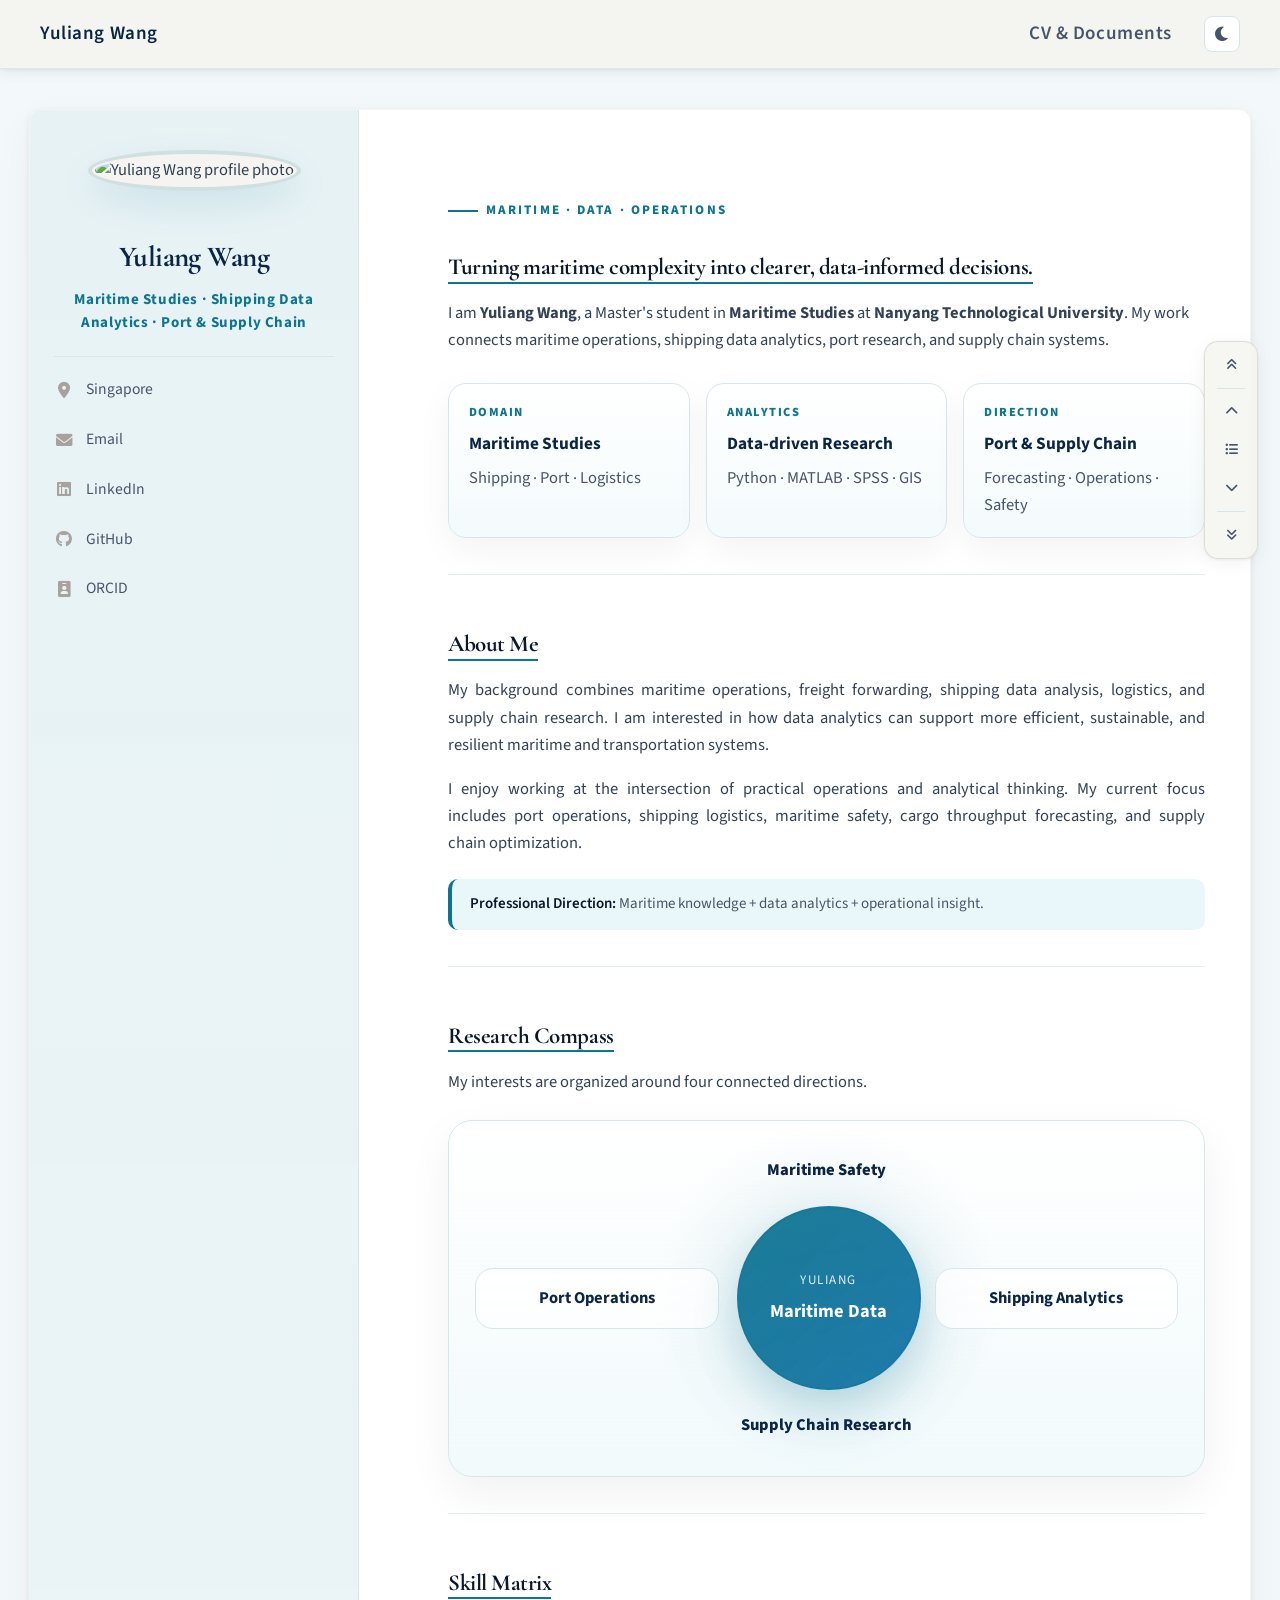
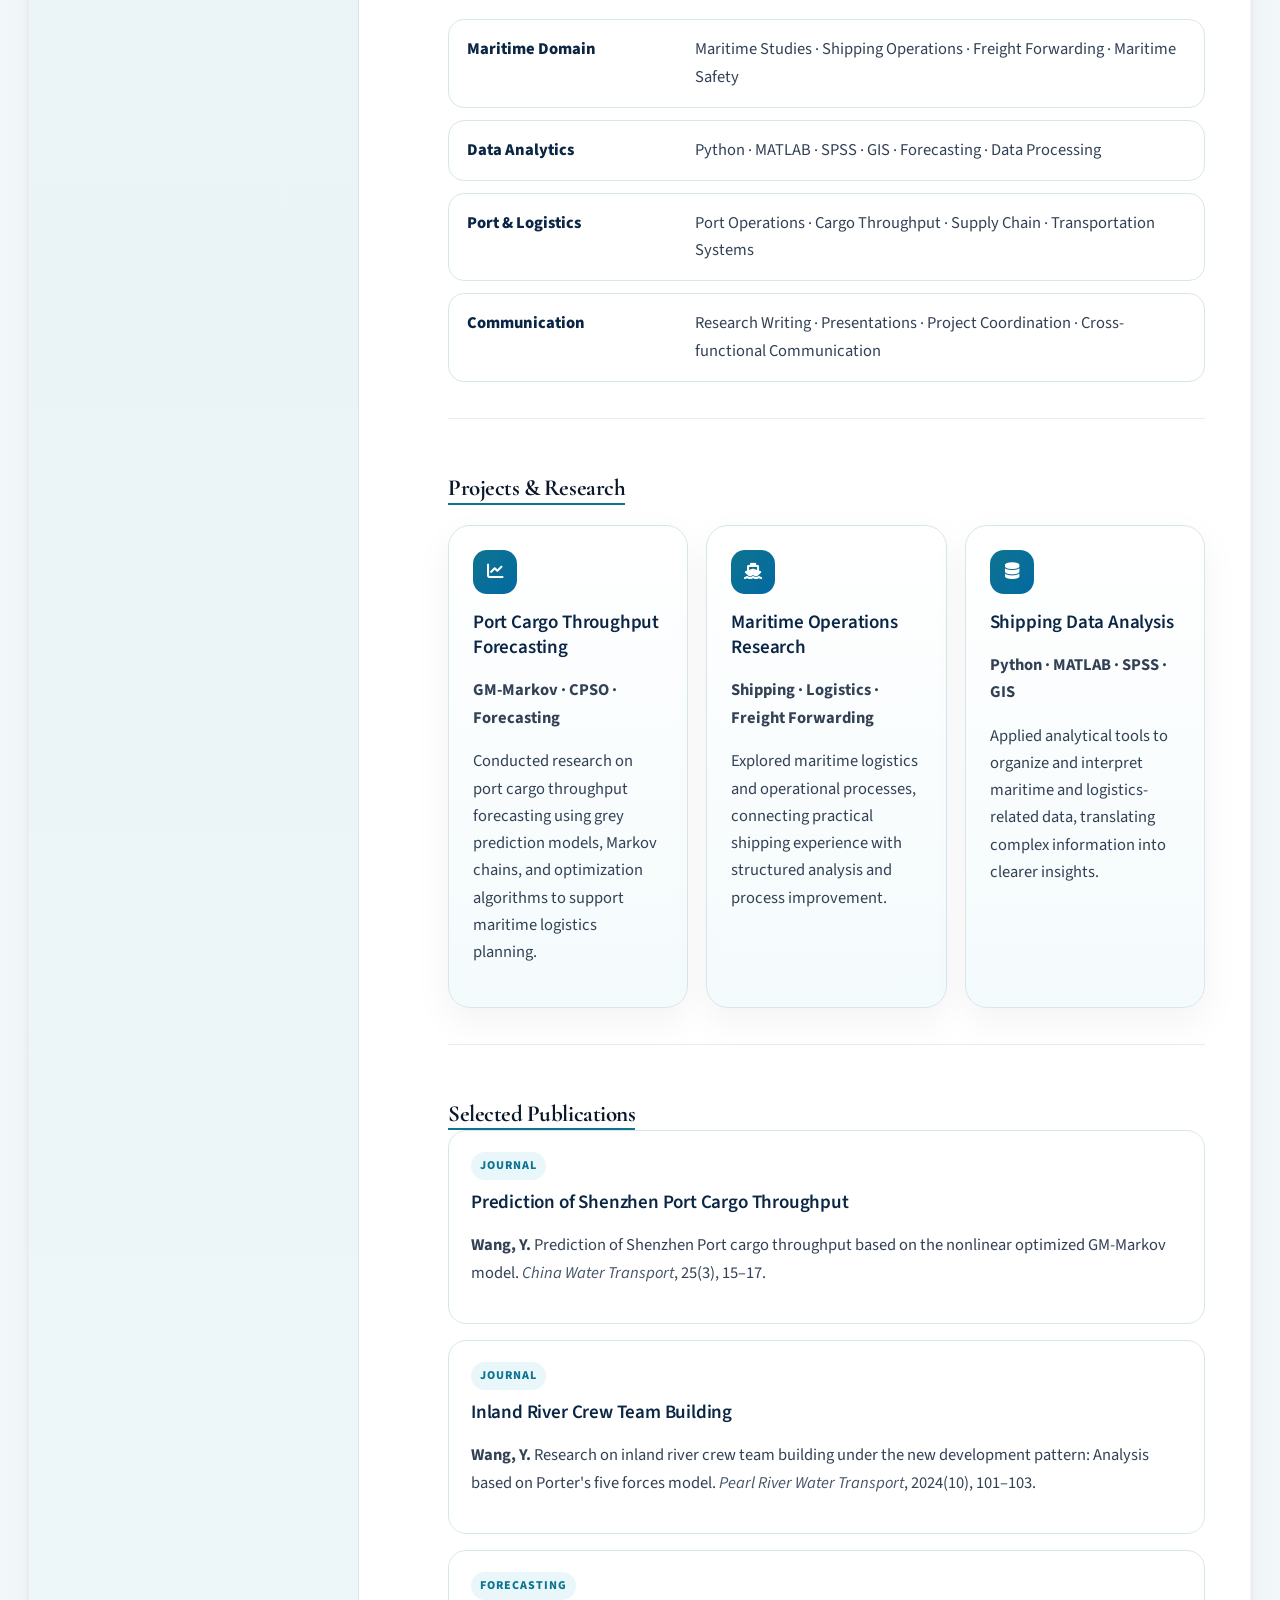
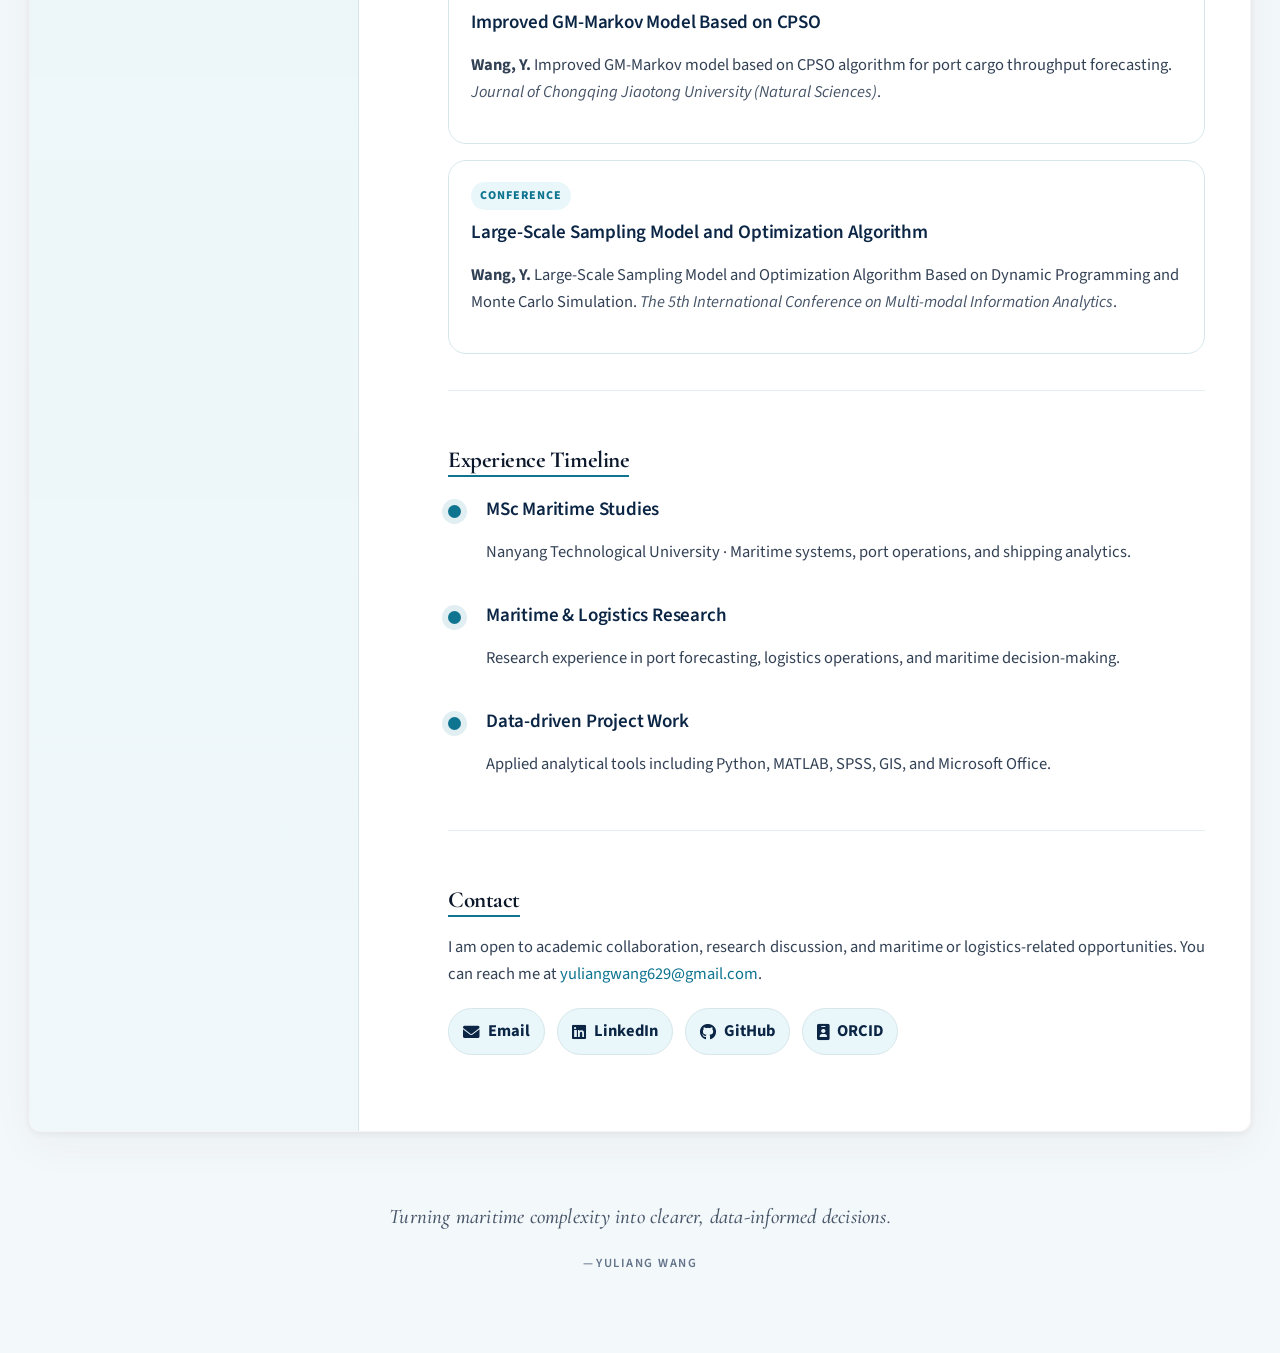
==== index.html @ 06368c92 "Update index.html" ====
<!DOCTYPE html>
<html lang="en">
<head>
    <meta charset="UTF-8">
    <meta name="viewport" content="width=device-width, initial-scale=1.0">
    <meta 
        name="description" 
        content="Yuliang Wang — MSc Maritime Studies student at Nanyang Technological University, focused on maritime operations, shipping data analytics, port and supply chain research."
    >
    <meta name="author" content="Yuliang Wang">
    <meta 
        name="keywords" 
        content="Yuliang Wang, Maritime Studies, Shipping Data Analytics, Port Operations, Supply Chain, Maritime Safety, Transportation, Nanyang Technological University"
    >

    <title>Yuliang Wang — Maritime Data Portfolio</title>

    <meta property="og:type" content="website">
    <meta property="og:site_name" content="Yuliang Wang">
    <meta property="og:title" content="Yuliang Wang — Maritime Data Portfolio">
    <meta property="og:description" content="Maritime Studies · Shipping Data Analytics · Port & Supply Chain">
    <meta property="og:url" content="https://love-ovo.github.io/">
    <meta property="og:image" content="https://avatars.githubusercontent.com/u/194566439?v=4">

    <meta name="twitter:card" content="summary_large_image">
    <meta name="twitter:title" content="Yuliang Wang — Maritime Data Portfolio">
    <meta name="twitter:description" content="Turning maritime complexity into clearer, data-informed decisions.">
    <meta name="twitter:image" content="https://avatars.githubusercontent.com/u/194566439?v=4">

    <link rel="canonical" href="https://love-ovo.github.io/">

    <script>
        (function () {
            var t = localStorage.getItem('theme');
            if (!t) t = window.matchMedia('(prefers-color-scheme: dark)').matches ? 'dark' : 'light';
            document.documentElement.setAttribute('data-theme', t);
        })();
    </script>

    <link rel="stylesheet" href="style.css">

    <link rel="preconnect" href="https://fonts.googleapis.com">
    <link rel="preconnect" href="https://fonts.gstatic.com" crossorigin>
    <link 
        href="https://fonts.googleapis.com/css2?family=Cormorant+Garamond:ital,wght@0,500;0,600;0,700;1,400;1,500&family=Source+Sans+3:ital,wght@0,400;0,600;0,700&display=swap" 
        rel="stylesheet"
    >

    <link 
        rel="stylesheet" 
        href="https://cdnjs.cloudflare.com/ajax/libs/font-awesome/6.0.0-beta3/css/all.min.css"
    >
</head>

<body>

    <!-- Header -->
    <header class="main-header">
        <div class="header-content">
            <h1 class="site-title">
                <a href="index.html">Yuliang Wang</a>
            </h1>

            <nav class="main-nav">
                <ul>
                    <li><a href="cv&ps.html">CV & Documents</a></li>
                    <li>
                        <button 
                            type="button" 
                            id="theme-toggle" 
                            class="theme-toggle" 
                            aria-label="Toggle dark mode" 
                            title="Dark mode"
                        >
                            <i class="fas fa-moon" aria-hidden="true"></i>
                        </button>
                    </li>
                </ul>
            </nav>
        </div>
    </header>


    <!-- Main Layout -->
    <div class="container">

        <!-- Left Sidebar -->
        <aside class="left-column">
            <div class="profile-section">
                <img 
                    src="https://avatars.githubusercontent.com/u/194566439?v=4" 
                    alt="Yuliang Wang profile photo" 
                    class="profile-photo"
                >

                <h2>Yuliang Wang</h2>

                <p class="profile-tagline">
                    Maritime Studies · Shipping Data Analytics · Port & Supply Chain
                </p>
            </div>

            <nav class="contact-info">
                <ul>
                    <li class="contact-location">
                        <i class="fas fa-map-marker-alt" aria-hidden="true"></i>
                        Singapore
                    </li>

                    <li>
                        <a href="mailto:yuliangwang629@gmail.com" aria-label="Email">
                            <i class="fas fa-envelope" aria-hidden="true"></i>
                            <span class="contact-label">Email</span>
                        </a>
                    </li>

                    <li>
                        <a 
                            href="https://www.linkedin.com/in/yuliang-wang-b16153350" 
                            target="_blank" 
                            rel="noopener noreferrer" 
                            aria-label="LinkedIn"
                        >
                            <i class="fab fa-linkedin" aria-hidden="true"></i>
                            <span class="contact-label">LinkedIn</span>
                        </a>
                    </li>

                    <li>
                        <a 
                            href="https://github.com/love-ovo" 
                            target="_blank" 
                            rel="noopener noreferrer" 
                            aria-label="GitHub"
                        >
                            <i class="fab fa-github" aria-hidden="true"></i>
                            <span class="contact-label">GitHub</span>
                        </a>
                    </li>

                    <li>
                        <a 
                            href="https://orcid.org/0009-0007-7998-3853" 
                            target="_blank" 
                            rel="noopener noreferrer" 
                            aria-label="ORCID"
                        >
                            <i class="fas fa-id-badge" aria-hidden="true"></i>
                            <span class="contact-label">ORCID</span>
                        </a>
                    </li>
                </ul>
            </nav>
        </aside>


        <!-- Right Content -->
        <main class="right-column">

            <!-- Hero Dashboard -->
            <section class="section-block hero-dashboard" id="home">
                <div class="hero-kicker">
                    Maritime · Data · Operations
                </div>

                <h2 class="hero-title">
                    Turning maritime complexity into clearer, data-informed decisions.
                </h2>

                <p class="hero-text">
                    I am <strong>Yuliang Wang</strong>, a Master's student in 
                    <strong>Maritime Studies</strong> at <strong>Nanyang Technological University</strong>. 
                    My work connects maritime operations, shipping data analytics, port research, and supply chain systems.
                </p>

                <div class="dashboard-grid">
                    <div class="dashboard-card">
                        <span class="dashboard-label">Domain</span>
                        <strong>Maritime Studies</strong>
                        <p>Shipping · Port · Logistics</p>
                    </div>

                    <div class="dashboard-card">
                        <span class="dashboard-label">Analytics</span>
                        <strong>Data-driven Research</strong>
                        <p>Python · MATLAB · SPSS · GIS</p>
                    </div>

                    <div class="dashboard-card">
                        <span class="dashboard-label">Direction</span>
                        <strong>Port & Supply Chain</strong>
                        <p>Forecasting · Operations · Safety</p>
                    </div>
                </div>
            </section>


            <!-- About Me -->
            <section class="section-block" id="about-me">
                <h2>About Me</h2>

                <p class="text-justify">
                    My background combines maritime operations, freight forwarding, shipping data analysis, logistics, 
                    and supply chain research. I am interested in how data analytics can support more efficient, 
                    sustainable, and resilient maritime and transportation systems.
                </p>

                <p class="text-justify">
                    I enjoy working at the intersection of practical operations and analytical thinking. My current 
                    focus includes port operations, shipping logistics, maritime safety, cargo throughput forecasting, 
                    and supply chain optimization.
                </p>

                <div class="callout-box">
                    <strong>Professional Direction:</strong> Maritime knowledge + data analytics + operational insight.
                </div>
            </section>


            <!-- Research Compass -->
            <section class="section-block" id="research-compass">
                <h2>Research Compass</h2>

                <p class="section-intro">
                    My interests are organized around four connected directions.
                </p>

                <div class="compass-card">
                    <div class="compass-top">Maritime Safety</div>

                    <div class="compass-middle">
                        <div class="compass-side">Port Operations</div>

                        <div class="compass-center">
                            <span>Yuliang</span>
                            <strong>Maritime Data</strong>
                        </div>

                        <div class="compass-side">Shipping Analytics</div>
                    </div>

                    <div class="compass-bottom">Supply Chain Research</div>
                </div>
            </section>


            <!-- Skill Matrix -->
            <section class="section-block" id="skill-matrix">
                <h2>Skill Matrix</h2>

                <div class="matrix">
                    <div class="matrix-row">
                        <div class="matrix-heading">Maritime Domain</div>
                        <div class="matrix-content">
                            Maritime Studies · Shipping Operations · Freight Forwarding · Maritime Safety
                        </div>
                    </div>

                    <div class="matrix-row">
                        <div class="matrix-heading">Data Analytics</div>
                        <div class="matrix-content">
                            Python · MATLAB · SPSS · GIS · Forecasting · Data Processing
                        </div>
                    </div>

                    <div class="matrix-row">
                        <div class="matrix-heading">Port & Logistics</div>
                        <div class="matrix-content">
                            Port Operations · Cargo Throughput · Supply Chain · Transportation Systems
                        </div>
                    </div>

                    <div class="matrix-row">
                        <div class="matrix-heading">Communication</div>
                        <div class="matrix-content">
                            Research Writing · Presentations · Project Coordination · Cross-functional Communication
                        </div>
                    </div>
                </div>
            </section>


            <!-- Projects -->
            <section class="section-block" id="projects">
                <h2>Projects & Research</h2>

                <div class="project-grid">
                    <article class="project-card">
                        <div class="project-icon">
                            <i class="fas fa-chart-line" aria-hidden="true"></i>
                        </div>

                        <h3>Port Cargo Throughput Forecasting</h3>

                        <p class="project-tags">
                            GM-Markov · CPSO · Forecasting
                        </p>

                        <p>
                            Conducted research on port cargo throughput forecasting using grey prediction models, 
                            Markov chains, and optimization algorithms to support maritime logistics planning.
                        </p>
                    </article>

                    <article class="project-card">
                        <div class="project-icon">
                            <i class="fas fa-ship" aria-hidden="true"></i>
                        </div>

                        <h3>Maritime Operations Research</h3>

                        <p class="project-tags">
                            Shipping · Logistics · Freight Forwarding
                        </p>

                        <p>
                            Explored maritime logistics and operational processes, connecting practical shipping 
                            experience with structured analysis and process improvement.
                        </p>
                    </article>

                    <article class="project-card">
                        <div class="project-icon">
                            <i class="fas fa-database" aria-hidden="true"></i>
                        </div>

                        <h3>Shipping Data Analysis</h3>

                        <p class="project-tags">
                            Python · MATLAB · SPSS · GIS
                        </p>

                        <p>
                            Applied analytical tools to organize and interpret maritime and logistics-related data, 
                            translating complex information into clearer insights.
                        </p>
                    </article>
                </div>
            </section>


            <!-- Publications -->
            <section class="section-block" id="publications">
                <h2>Selected Publications</h2>

                <div class="publication-list">
                    <article class="publication-card">
                        <span class="pub-badge">Journal</span>
                        <h3>Prediction of Shenzhen Port Cargo Throughput</h3>
                        <p>
                            <strong>Wang, Y.</strong> Prediction of Shenzhen Port cargo throughput based on the nonlinear optimized GM-Markov model.
                            <em>China Water Transport</em>, 25(3), 15–17.
                        </p>
                    </article>

                    <article class="publication-card">
                        <span class="pub-badge">Journal</span>
                        <h3>Inland River Crew Team Building</h3>
                        <p>
                            <strong>Wang, Y.</strong> Research on inland river crew team building under the new development pattern:
                            Analysis based on Porter's five forces model.
                            <em>Pearl River Water Transport</em>, 2024(10), 101–103.
                        </p>
                    </article>

                    <article class="publication-card">
                        <span class="pub-badge">Forecasting</span>
                        <h3>Improved GM-Markov Model Based on CPSO</h3>
                        <p>
                            <strong>Wang, Y.</strong> Improved GM-Markov model based on CPSO algorithm for port cargo throughput forecasting.
                            <em>Journal of Chongqing Jiaotong University (Natural Sciences)</em>.
                        </p>
                    </article>

                    <article class="publication-card">
                        <span class="pub-badge">Conference</span>
                        <h3>Large-Scale Sampling Model and Optimization Algorithm</h3>
                        <p>
                            <strong>Wang, Y.</strong> Large-Scale Sampling Model and Optimization Algorithm Based on Dynamic Programming and Monte Carlo Simulation.
                            <em>The 5th International Conference on Multi-modal Information Analytics</em>.
                        </p>
                    </article>
                </div>
            </section>


            <!-- Timeline -->
            <section class="section-block" id="timeline">
                <h2>Experience Timeline</h2>

                <div class="timeline">
                    <div class="timeline-entry">
                        <span class="timeline-dot"></span>
                        <div>
                            <h3>MSc Maritime Studies</h3>
                            <p>Nanyang Technological University · Maritime systems, port operations, and shipping analytics.</p>
                        </div>
                    </div>

                    <div class="timeline-entry">
                        <span class="timeline-dot"></span>
                        <div>
                            <h3>Maritime & Logistics Research</h3>
                            <p>Research experience in port forecasting, logistics operations, and maritime decision-making.</p>
                        </div>
                    </div>

                    <div class="timeline-entry">
                        <span class="timeline-dot"></span>
                        <div>
                            <h3>Data-driven Project Work</h3>
                            <p>Applied analytical tools including Python, MATLAB, SPSS, GIS, and Microsoft Office.</p>
                        </div>
                    </div>
                </div>
            </section>


            <!-- Contact -->
            <section class="section-block" id="contact">
                <h2>Contact</h2>

                <p class="text-justify">
                    I am open to academic collaboration, research discussion, and maritime or logistics-related opportunities.
                    You can reach me at 
                    <a href="mailto:yuliangwang629@gmail.com">yuliangwang629@gmail.com</a>.
                </p>

                <div class="contact-buttons">
                    <a href="mailto:yuliangwang629@gmail.com">
                        <i class="fas fa-envelope" aria-hidden="true"></i>
                        Email
                    </a>

                    <a href="https://www.linkedin.com/in/yuliang-wang-b16153350" target="_blank" rel="noopener noreferrer">
                        <i class="fab fa-linkedin" aria-hidden="true"></i>
                        LinkedIn
                    </a>

                    <a href="https://github.com/love-ovo" target="_blank" rel="noopener noreferrer">
                        <i class="fab fa-github" aria-hidden="true"></i>
                        GitHub
                    </a>

                    <a href="https://orcid.org/0009-0007-7998-3853" target="_blank" rel="noopener noreferrer">
                        <i class="fas fa-id-badge" aria-hidden="true"></i>
                        ORCID
                    </a>
                </div>
            </section>

        </main>
    </div>


    <!-- Floating Section Navigation -->
    <nav class="section-jumper" aria-label="Page sections">
        <button 
            type="button" 
            class="section-jumper__handle" 
            aria-label="Open page navigation" 
            aria-expanded="false"
        >
            <i class="fas fa-grip-lines-vertical" aria-hidden="true"></i>
        </button>

        <div class="section-jumper__panel">
            <button 
                type="button" 
                class="section-jumper__btn section-jumper__btn--edge" 
                data-action="top" 
                aria-label="Back to top"
            >
                <i class="fas fa-angles-up" aria-hidden="true"></i>
            </button>

            <span class="section-jumper__divider" aria-hidden="true"></span>

            <button 
                type="button" 
                class="section-jumper__btn" 
                data-dir="prev" 
                aria-label="Previous section"
            >
                <i class="fas fa-chevron-up" aria-hidden="true"></i>
            </button>

            <div class="section-jumper__menu">
                <button 
                    type="button" 
                    class="section-jumper__toggle" 
                    aria-expanded="false" 
                    aria-haspopup="true" 
                    aria-controls="section-jumper-list" 
                    aria-label="Jump to section" 
                    title="Sections"
                >
                    <i class="fas fa-list-ul" aria-hidden="true"></i>
                </button>

                <ul class="section-jumper__dropdown" id="section-jumper-list" hidden>
                    <li><a href="#home">Home</a></li>
                    <li><a href="#about-me">About</a></li>
                    <li><a href="#research-compass">Compass</a></li>
                    <li><a href="#skill-matrix">Matrix</a></li>
                    <li><a href="#projects">Projects</a></li>
                    <li><a href="#publications">Publications</a></li>
                    <li><a href="#timeline">Timeline</a></li>
                    <li><a href="#contact">Contact</a></li>
                </ul>
            </div>

            <button 
                type="button" 
                class="section-jumper__btn" 
                data-dir="next" 
                aria-label="Next section"
            >
                <i class="fas fa-chevron-down" aria-hidden="true"></i>
            </button>

            <span class="section-jumper__divider" aria-hidden="true"></span>

            <button 
                type="button" 
                class="section-jumper__btn section-jumper__btn--edge" 
                data-action="bottom" 
                aria-label="Back to bottom"
            >
                <i class="fas fa-angles-down" aria-hidden="true"></i>
            </button>
        </div>
    </nav>


    <!-- Footer -->
    <footer class="site-footer">
        <blockquote class="site-quote">
            <p class="site-quote__text">
                Turning maritime complexity into clearer, data-informed decisions.
            </p>
            <footer class="site-quote__attrib">Yuliang Wang</footer>
        </blockquote>
    </footer>


    <script src="script.js"></script>
</body>
</html>
---- style.css ----
:root,
[data-theme="light"] {
    --bg-base: #F3F0E9;
    --bg-surface: #F5F4F0;
    --bg-sidebar: #ECECE8;
    --bg-callout: #E8E7E2;
    --text-primary: #1C1917;
    --text-body: #3F3F46;
    --text-secondary: #52525B;
    --text-muted: #71717A;
    --text-heading: #27272A;
    --link: #2C5282;
    --link-hover: #B45309;
    --accent: #1E3A5F;
    --accent-border: #1E3A5F;
    --accent-line-width: 2px;
    --callout-line-width: 3px;
    --border: #DDD8CF;
    --border-light: #E8E4DC;
    --header-bg: rgba(245, 244, 240, 0.82);
    --header-border: rgba(221, 216, 207, 0.85);
    --shadow-sm: rgba(24, 24, 27, 0.05);
    --shadow-md: rgba(24, 24, 27, 0.07);
    --shadow-warm-wide: rgba(60, 50, 40, 0.045);
    --shadow-warm-near: rgba(60, 50, 40, 0.065);
    --icon-muted: #A8A29E;
    --scrollbar-track: #ECECE8;
    --scrollbar-thumb: #C6C0B6;
    --scrollbar-thumb-hover: #A8A29E;
    --bg-pattern-opacity: 1;
    --bg-pattern-filter: sepia(0.08) saturate(0.95);
    --photo-bg: #F5F4F0;
    --iframe-bg: #F5F4F0;
    --media-bg: #ffffff;
    --media-border: rgba(39, 39, 42, 0.07);
    --font-display: 'Cormorant Garamond', Georgia, 'Times New Roman', serif;
    --font-display-weight: 700;
    --font-body: 'Source Sans 3', 'Segoe UI', system-ui, sans-serif;
    --text-xs: 0.84375rem;
    --text-sm: 0.9375rem;
    --text-base: 1.03125rem;
    --text-lg: 1.1875rem;
    --text-xl: 1.4375rem;
    --text-2xl: 1.6875rem;
    --leading-tight: 1.25;
    --leading-snug: 1.35;
    --leading-normal: 1.65;
    --leading-meta: 1.6;
    --tracking-tight: -0.02em;
    --tracking-snug: -0.01em;
    --tracking-caps: 0.12em;
}

[data-theme="dark"] {
    /* Warm editorial dark — mirrors light mode's slate + amber, not flat navy */
    --bg-base: #1a1816;
    --bg-surface: #262320;
    --bg-sidebar: #201e1c;
    --bg-callout: #2c2925;
    --text-primary: #F5F2ED;
    --text-body: #D4D0CA;
    --text-secondary: #A8A29E;
    --text-muted: #78716C;
    --text-heading: #EDE9E3;
    --link: #8FAFC9;
    --link-hover: #E8A54B;
    --accent: #6B8FA8;
    --accent-border: #5A7D96;
    --border: rgba(255, 255, 255, 0.09);
    --border-light: rgba(255, 255, 255, 0.05);
    --header-bg: rgba(26, 24, 22, 0.78);
    --header-border: rgba(255, 255, 255, 0.07);
    --shadow-sm: rgba(0, 0, 0, 0.22);
    --shadow-md: rgba(0, 0, 0, 0.42);
    --icon-muted: #78716C;
    --scrollbar-track: #262320;
    --scrollbar-thumb: #44403C;
    --scrollbar-thumb-hover: #57534E;
    --bg-pattern-opacity: 0.32;
    --bg-pattern-filter: invert(1) hue-rotate(180deg) brightness(0.42) contrast(0.88) sepia(0.15);
    --photo-bg: #2a2724;
    --iframe-bg: #ffffff;
    --media-bg: #ffffff;
    --media-border: rgba(15, 23, 42, 0.1);
}

html {
    scroll-behavior: smooth;
    scroll-padding-top: 72px;
    text-rendering: optimizeLegibility;
    -webkit-font-smoothing: antialiased;
    color-scheme: light dark;
}

@media (prefers-reduced-motion: reduce) {
    html {
        scroll-behavior: auto;
    }

    .section-block {
        animation: none;
    }

    .profile-photo:hover,
    .theme-toggle:hover {
        transform: none;
    }
}

::selection {
    background-color: rgba(180, 83, 9, 0.16);
    color: var(--text-primary);
}

[data-theme="dark"] ::selection {
    background-color: rgba(232, 165, 75, 0.22);
    color: var(--text-primary);
}

a:focus-visible,
button:focus-visible {
    outline: 2px solid var(--accent);
    outline-offset: 2px;
}

body {
    margin: 0;
    padding: 0;
    font-family: var(--font-body);
    font-size: var(--text-base);
    background-color: var(--bg-base);
    color: var(--text-body);
    line-height: var(--leading-normal);
    font-feature-settings: 'kern' 1, 'liga' 1;
    overflow-x: hidden;
    overflow-anchor: auto;
    transition: background-color 0.25s ease, color 0.25s ease;
}

body::before {
    content: '';
    position: fixed;
    inset: 0;
    z-index: -2;
    background-image: url('images/bg.jpg');
    background-size: 50% 50%;
    background-repeat: repeat;
    opacity: var(--bg-pattern-opacity);
    filter: var(--bg-pattern-filter);
    pointer-events: none;
    transition: opacity 0.25s ease, filter 0.25s ease;
}

[data-theme="dark"] body::after {
    content: '';
    position: fixed;
    inset: 0;
    z-index: -1;
    pointer-events: none;
    background:
        radial-gradient(ellipse 90% 60% at 50% -10%, rgba(180, 83, 9, 0.06), transparent 55%),
        radial-gradient(ellipse 70% 50% at 100% 80%, rgba(30, 58, 95, 0.07), transparent 50%),
        radial-gradient(ellipse 50% 40% at 0% 60%, rgba(120, 113, 108, 0.04), transparent 45%);
}

a {
    color: var(--link);
    text-decoration: none;
    transition: color 0.2s ease-in-out, border-bottom 0.2s ease-in-out;
    border-bottom: 1px solid transparent;
}

a:hover {
    text-decoration: none;
    color: var(--link-hover);
    border-bottom: 1px solid var(--link-hover);
}

ul {
    list-style: none;
    padding: 0;
}

ol {
    padding-left: 20px;
}

.main-header {
    background-color: var(--header-bg);
    color: var(--text-heading);
    padding: 16px 0;
    box-shadow: 0 1px 3px var(--shadow-sm), 0 4px 12px var(--shadow-md);
    position: sticky;
    top: 0;
    z-index: 1000;
    backdrop-filter: blur(12px);
    -webkit-backdrop-filter: blur(12px);
    border-bottom: 1px solid var(--header-border);
    transition: background-color 0.25s ease, border-color 0.25s ease;
}

.header-content {
    max-width: 1200px;
    margin: 0 auto;
    padding: 0 24px;
    display: flex;
    justify-content: space-between;
    align-items: center;
}

.site-title {
    margin: 0;
    font-size: var(--text-lg);
}

.site-title a,
.main-nav a {
    color: var(--text-secondary);
    font-family: inherit;
    font-weight: 600;
    font-size: var(--text-lg);
    letter-spacing: 0.03em;
    padding: 6px 0;
    position: relative;
    border-bottom: none;
    text-decoration: none;
    transition: color 0.2s ease-in-out;
}

.site-title a:hover,
.main-nav a:hover {
    color: var(--text-primary);
    text-decoration: none;
    border-bottom: none;
}

.site-title a::after,
.main-nav a::after {
    content: '';
    position: absolute;
    width: 0;
    height: 1.5px;
    bottom: -2px;
    left: 0;
    background-color: var(--accent);
    transition: width .25s cubic-bezier(0.25, 1, 0.5, 1);
}

.site-title a:hover::after,
.main-nav a:hover::after {
    width: 100%;
}

.main-nav ul {
    display: flex;
    margin: 0;
    padding: 0;
    align-items: center;
}

.main-nav li {
    margin-left: 32px;
}

.main-nav a.is-active {
    color: var(--text-primary);
}

.theme-toggle {
    display: inline-flex;
    align-items: center;
    justify-content: center;
    width: 36px;
    height: 36px;
    padding: 0;
    border: 1px solid var(--border);
    border-radius: 8px;
    background: var(--bg-surface);
    color: var(--text-secondary);
    cursor: pointer;
    font-size: 1em;
    transition: color 0.2s ease, background-color 0.2s ease, border-color 0.2s ease, transform 0.15s ease;
}

.theme-toggle:hover {
    color: var(--link-hover);
    border-color: var(--accent);
    transform: scale(1.05);
}

.theme-toggle:focus-visible {
    outline: 2px solid var(--accent);
    outline-offset: 2px;
}

.container {
    display: flex;
    max-width: 1200px;
    margin: 40px auto;
    background-color: var(--bg-surface);
    border: 1px solid rgba(60, 50, 40, 0.05);
    box-shadow:
        0 14px 44px var(--shadow-warm-wide),
        0 2px 10px var(--shadow-warm-near);
    border-radius: 12px;
    overflow: hidden;
    transition: background-color 0.25s ease, box-shadow 0.25s ease, border-color 0.25s ease;
}

[data-theme="dark"] .container {
    border: 1px solid rgba(255, 255, 255, 0.07);
    box-shadow:
        0 16px 48px rgba(0, 0, 0, 0.35),
        inset 0 1px 0 rgba(255, 255, 255, 0.04);
}

.left-column {
    flex: 0 0 280px;
    background-color: var(--bg-sidebar);
    padding: 40px 24px;
    border-right: 1px solid var(--border);
    text-align: center;
    overflow-y: auto;
    position: sticky;
    top: 60px;
    z-index: 10;
    align-self: stretch;
    transition: background-color 0.25s ease, border-color 0.25s ease;
}

.profile-photo {
    width: 140px;
    height: 140px;
    border-radius: 50%;
    object-fit: cover;
    margin-bottom: 20px;
    border: 2px solid var(--border);
    padding: 3px;
    background: var(--photo-bg);
    box-shadow:
        0 4px 16px var(--shadow-sm),
        0 0 0 1px rgba(255, 255, 255, 0.04);
    transition: transform 0.4s cubic-bezier(0.25, 1, 0.5, 1), border-color 0.25s ease, box-shadow 0.25s ease;
}

.profile-photo:hover {
    transform: scale(1.03);
}

.left-column h2 {
    font-family: var(--font-display);
    font-size: 1.8125rem;
    font-weight: var(--font-display-weight);
    color: var(--text-heading);
    letter-spacing: var(--tracking-tight);
    margin: 0 0 8px;
}

.profile-tagline {
    margin: 0 0 22px;
    font-family: var(--font-body);
    font-size: var(--text-sm);
    font-weight: 600;
    letter-spacing: 0.04em;
    color: var(--text-muted);
    line-height: var(--leading-snug);
}

.contact-info {
    border-top: 1px solid var(--border);
    padding-top: 4px;
}

.contact-info ul {
    margin-top: 12px;
}

.contact-info li {
    margin-bottom: 16px;
    font-size: 0.95em;
    color: var(--text-secondary);
    display: flex;
    align-items: center;
    justify-content: flex-start;
    padding: 4px 8px;
    margin-left: -8px;
    border-radius: 6px;
    transition: background-color 0.2s ease, color 0.2s ease;
}

.contact-info li:hover {
    background-color: var(--bg-callout);
}

.contact-info li a {
    color: var(--text-secondary);
    border-bottom: none;
    display: inline-flex;
    align-items: center;
    gap: 0;
}

.contact-info li a:hover {
    color: var(--link-hover);
}

.contact-info li i {
    margin-right: 12px;
    color: var(--icon-muted);
    min-width: 20px;
    text-align: center;
    font-size: 1.05em;
}

.contact-info li a i {
    margin-right: 12px;
}

.right-column {
    flex: 1;
    padding: 40px 45px;
    min-width: 0;
}

.section-block {
    margin-bottom: 10px;
    padding-bottom: 10px;
    border-bottom: 1px solid var(--border-light);
    animation: fadeUp 0.7s cubic-bezier(0.215, 0.610, 0.355, 1) forwards;
}

.section-block:last-child {
    border-bottom: none;
    margin-bottom: 0;
}

.right-column .section-block h2,
.right-column h2 {
    font-family: var(--font-display);
    font-size: var(--text-xl);
    color: var(--text-primary) !important;
    display: inline-block !important;
    border-bottom: var(--accent-line-width) solid var(--accent-border) !important;
    padding-bottom: 0px !important;
    margin-bottom: 0px !important;
    font-weight: 700 !important;
    letter-spacing: var(--tracking-tight);
    line-height: var(--leading-tight);
}

.text-justify {
    text-align: justify;
    text-wrap: pretty;
}

.meta-date {
    color: var(--text-muted);
    font-size: inherit;
    font-variant-numeric: tabular-nums;
    white-space: nowrap;
}

.meta-line {
    overflow: hidden;
}

.meta-line em,
.meta-line__body {
    text-align: left;
}

.meta-line .meta-date {
    float: right;
    margin-left: 1em;
    clear: right;
}

.right-column p em,
.right-column li em {
    color: var(--text-secondary);
}

.right-column ol a {
    font-size: inherit;
    font-weight: 600;
    letter-spacing: 0.02em;
    border-bottom: none;
}

.right-column ol a:hover {
    border-bottom: 1px solid var(--link-hover);
}

.right-column p,
.right-column li {
    font-size: var(--text-base);
    color: var(--text-body);
    line-height: var(--leading-normal);
}

#publications ol li {
    font-size: var(--text-base);
    line-height: var(--leading-meta);
}

#awards-honors li {
    font-size: var(--text-base);
    line-height: var(--leading-meta);
}

.right-column ul li,
.right-column ol li {
    margin-bottom: 12px;
}

.experience {
    padding-bottom: 28px;
    margin-bottom: 28px;
    border-bottom: 1px solid var(--border);
}

.experience h3,
.project-item h3 {
    margin-bottom: 4px;
}

.experience h3 + .meta-line,
.project-item h3 + .meta-line {
    margin-top: 0;
    margin-bottom: 16px;
}

.experience .meta-line + p,
.project-item .meta-line + p {
    margin-top: 0;
}

.experience:last-child {
    padding-bottom: 0;
    margin-bottom: 0;
    border-bottom: none;
}

.callout-box {
    background-color: var(--bg-sidebar);
    border-left: var(--callout-line-width) solid var(--accent-border);
    border-radius: 0 8px 8px 0;
    padding: 12px 16px;
    margin-top: 18px;
    font-size: var(--text-sm);
    color: var(--text-secondary);
    line-height: var(--leading-snug);
    text-align: justify;
    transition: background-color 0.25s ease, border-color 0.25s ease;
}

.callout-box strong {
    color: var(--text-primary);
    font-weight: 600;
}

.image-container {
    display: grid;
    grid-template-columns: 1fr 1fr;
    gap: 24px;
    margin-top: 24px;
    align-items: stretch;
}

.image-column {
    min-width: 0;
}

.wordcloud-frame {
    position: relative;
    flex: none;
    display: flex;
    align-items: center;
    justify-content: center;
    aspect-ratio: 5 / 2;
    min-height: 120px;
    max-height: 168px;
    background: var(--media-bg);
    border: 1px solid var(--media-border);
    border-radius: 8px;
    padding: 28px 12px 8px;
    box-shadow: 0 4px 16px var(--shadow-sm);
    transition: box-shadow 0.25s ease;
}

.wordcloud-frame__title {
    position: absolute;
    top: 10px;
    left: 12px;
    margin: 0;
    font-family: var(--font-body);
    font-size: var(--text-xs);
    font-weight: 600;
    letter-spacing: 0.05em;
    text-transform: uppercase;
    color: var(--text-muted);
    line-height: 1.2;
    pointer-events: none;
    z-index: 1;
}

.wordcloud-frame:hover {
    box-shadow: 0 6px 20px var(--shadow-md);
}

.wordcloud-image {
    width: auto;
    height: auto;
    max-width: 86%;
    max-height: 86%;
    object-fit: contain;
    border: none;
    padding: 0;
    background: transparent;
    box-shadow: none;
    border-radius: 0;
}

h3 {
    font-size: var(--text-lg);
    color: var(--text-heading);
    font-weight: 600;
    letter-spacing: var(--tracking-snug);
    line-height: var(--leading-snug);
    margin-bottom: 12px;
}

@keyframes fadeUp {
    0% {
        opacity: 0;
        transform: translateY(15px);
    }
    100% {
        opacity: 1;
        transform: translateY(0);
    }
}

.section-block:nth-child(1) { animation-delay: 0.05s; }
.section-block:nth-child(2) { animation-delay: 0.15s; }
.section-block:nth-child(3) { animation-delay: 0.25s; }
.section-block:nth-child(4) { animation-delay: 0.35s; }
.section-block:nth-child(n+5) { animation-delay: 0.4s; }

.project-images-scroll-container {
    display: flex;
    overflow-x: auto;
    scroll-behavior: smooth;
    scroll-snap-type: x proximity;
    -webkit-overflow-scrolling: touch;
    overscroll-behavior-x: contain;
    white-space: nowrap;
    padding-bottom: 12px;
    gap: 16px;
    margin-top: 14px;
    cursor: grab;
    scrollbar-width: thin;
    scrollbar-color: var(--scrollbar-thumb) var(--scrollbar-track);
}

.project-images-scroll-container:active,
.project-images-scroll-container.is-dragging {
    cursor: grabbing;
    scroll-behavior: auto;
}

.project-images-scroll-container::-webkit-scrollbar {
    height: 6px;
}

.project-images-scroll-container::-webkit-scrollbar-track {
    background: var(--scrollbar-track);
    border-radius: 10px;
}

.project-images-scroll-container::-webkit-scrollbar-thumb {
    background: var(--scrollbar-thumb);
    border-radius: 10px;
}

.project-images-scroll-container::-webkit-scrollbar-thumb:hover {
    background: var(--scrollbar-thumb-hover);
}

.project-images-scroll-container img {
    flex-shrink: 0;
    max-height: 190px;
    width: auto;
    object-fit: contain;
    border-radius: 8px;
    background: var(--media-bg);
    padding: 6px;
    border: 1px solid var(--media-border);
    box-shadow: 0 4px 16px var(--shadow-md);
    image-rendering: -webkit-optimize-contrast;
    scroll-snap-align: start;
    transition: box-shadow 0.25s ease;
}

.project-images-scroll-container img:hover {
    box-shadow: 0 6px 22px var(--shadow-md);
}

.cv-page-container {
    padding: 40px;
    max-width: 1200px;
    margin: 40px auto;
    background-color: var(--bg-surface);
    border-radius: 12px;
    box-shadow: 0 10px 30px var(--shadow-md);
    transition: background-color 0.25s ease, box-shadow 0.25s ease, border-color 0.25s ease;
}

[data-theme="dark"] .cv-page-container {
    border: 1px solid rgba(255, 255, 255, 0.07);
    box-shadow:
        0 16px 48px rgba(0, 0, 0, 0.35),
        inset 0 1px 0 rgba(255, 255, 255, 0.04);
}

.cv-readers-wrapper {
    display: flex;
    gap: 32px;
    justify-content: space-between;
    align-items: flex-start;
}

.cv-reader {
    flex: 1;
    background-color: var(--bg-sidebar);
    padding: 24px;
    border-radius: 8px;
    box-shadow: 0 2px 8px var(--shadow-sm);
    text-align: center;
    border: 1px solid var(--border);
    transition: background-color 0.25s ease, border-color 0.25s ease;
}

.cv-reader h2,
.cv-reader__heading {
    font-family: var(--font-display);
    font-size: var(--text-xl);
    font-weight: var(--font-display-weight);
    letter-spacing: var(--tracking-tight);
    color: var(--text-heading);
    margin-top: 0;
}

.cv-reader iframe {
    width: 100%;
    height: 750px;
    border: 1px solid var(--border);
    border-radius: 6px;
    background-color: var(--iframe-bg);
}

.cv-mobile-tabs {
    display: none;
}

.cv-tab {
    flex: 1;
    padding: 10px 12px;
    border: 1px solid var(--border);
    border-radius: 8px;
    background: var(--bg-sidebar);
    color: var(--text-secondary);
    font-family: inherit;
    font-size: 0.88em;
    font-weight: 600;
    cursor: pointer;
    transition: background-color 0.2s ease, color 0.2s ease, border-color 0.2s ease;
}

.cv-tab.is-active {
    background: var(--accent);
    border-color: var(--accent);
    color: #fff;
}

.cv-tab:focus-visible {
    outline: 2px solid var(--accent);
    outline-offset: 2px;
}

.download-link {
    margin-top: 12px;
    font-size: var(--text-sm);
    font-weight: 600;
}

.pdf-open-fallback {
    margin: 10px 0 0;
    font-size: var(--text-xs);
    color: var(--text-muted);
}

.pdf-open-fallback a {
    font-weight: 600;
    border-bottom: none;
}

@media (max-width: 768px) {
    .pdf-open-fallback {
        text-align: center;
    }
}

.download-link a {
    font-weight: 600;
    border-bottom: none;
}

.download-link a:hover {
    border-bottom: 1px solid var(--link-hover);
}

.section-jumper {
    position: fixed;
    top: 50%;
    right: 22px;
    z-index: 900;
    display: flex;
    flex-direction: column;
    align-items: stretch;
    gap: 4px;
    padding: 6px;
    transform: translateY(-50%);
    background: var(--header-bg);
    backdrop-filter: blur(12px);
    -webkit-backdrop-filter: blur(12px);
    border: 1px solid var(--header-border);
    border-radius: 14px;
    box-shadow: 0 4px 20px var(--shadow-sm), 0 1px 3px var(--shadow-md);
    transition: transform 0.28s cubic-bezier(0.25, 1, 0.5, 1), background-color 0.25s ease, border-color 0.25s ease, box-shadow 0.25s ease;
}

.section-jumper__handle {
    display: none;
}

.section-jumper__panel {
    display: contents;
}

.section-jumper__btn,
.section-jumper__toggle {
    display: inline-flex;
    align-items: center;
    justify-content: center;
    gap: 6px;
    margin: 0;
    padding: 0;
    border: 1px solid transparent;
    border-radius: 9px;
    background: transparent;
    color: var(--text-secondary);
    font-family: inherit;
    cursor: pointer;
    transition: color 0.2s ease, background-color 0.2s ease, border-color 0.2s ease, opacity 0.2s ease;
}

.section-jumper__btn {
    width: 40px;
    height: 34px;
    font-size: 0.82rem;
}

.section-jumper__btn:hover:not(:disabled),
.section-jumper__toggle:hover {
    color: var(--text-primary);
    background: var(--bg-callout);
    border-color: var(--border);
}

.section-jumper__btn:disabled {
    opacity: 0.35;
    cursor: not-allowed;
}

.section-jumper__menu {
    position: relative;
}

.section-jumper__toggle {
    width: 40px;
    height: 34px;
    font-size: 0.82rem;
}

.section-jumper.is-open .section-jumper__toggle {
    color: var(--text-primary);
    background: var(--bg-callout);
    border-color: var(--border);
}

.section-jumper__divider {
    display: block;
    height: 1px;
    margin: 2px 6px;
    background: var(--border);
}

.section-jumper__btn--edge {
    font-size: 0.78rem;
}

.section-jumper__dropdown {
    position: absolute;
    top: calc(100% + 8px);
    right: 0;
    min-width: 188px;
    margin: 0;
    padding: 6px;
    list-style: none;
    background: var(--bg-surface);
    border: 1px solid var(--border);
    border-radius: 12px;
    box-shadow: 0 8px 28px var(--shadow-sm), 0 2px 8px var(--shadow-md);
}

.section-jumper__dropdown a {
    display: block;
    padding: 8px 12px;
    border-radius: 8px;
    border-bottom: none;
    color: var(--text-secondary);
    font-size: var(--text-sm);
    font-weight: 600;
    letter-spacing: 0.01em;
    line-height: var(--leading-snug);
    transition: color 0.2s ease, background-color 0.2s ease;
}

.section-jumper__dropdown a:hover {
    color: var(--text-primary);
    background: var(--bg-callout);
    border-bottom: none;
}

.section-jumper__dropdown a.is-active {
    color: var(--accent);
    background: var(--bg-callout);
}

.section-jumper__dropdown a.is-active::before {
    content: '';
    display: inline-block;
    width: 4px;
    height: 4px;
    margin-right: 8px;
    border-radius: 50%;
    background: var(--accent);
    vertical-align: middle;
}

.section-jumper__btn:focus-visible,
.section-jumper__toggle:focus-visible,
.section-jumper__handle:focus-visible,
.section-jumper__dropdown a:focus-visible {
    outline: 2px solid var(--accent);
    outline-offset: 2px;
}

.site-footer {
    max-width: 1200px;
    margin: 18px auto 48px;
    padding: 0 24px;
}

.site-quote {
    margin: 0;
    padding: 28px 40px 32px;
    text-align: center;
}

.site-quote__text {
    margin: 0 auto;
    max-width: 640px;
    font-family: var(--font-display);
    font-size: 1.3rem;
    font-style: italic;
    font-weight: 500;
    line-height: 1.65;
    letter-spacing: 0.01em;
    color: var(--text-secondary);
}

.site-quote__attrib {
    margin: 18px 0 0;
    font-family: var(--font-body);
    font-size: 0.78125rem;
    font-weight: 600;
    letter-spacing: var(--tracking-caps);
    text-transform: uppercase;
    color: var(--text-muted);
}

.site-quote__attrib::before {
    content: '\2014\00a0';
    letter-spacing: 0;
}

@media (max-width: 1024px) {
    .cv-readers-wrapper {
        flex-direction: column;
        align-items: center;
    }
    .cv-reader {
        width: 100%;
        margin-bottom: 24px;
    }
}

@media (max-width: 768px) {
    html {
        font-size: clamp(17px, 16.25px + 0.5vw, 18.25px);
    }

    body {
        line-height: var(--leading-normal);
    }

    .image-container {
        grid-template-columns: 1fr;
    }

    .wordcloud-frame {
        max-height: 152px;
        min-height: 108px;
    }

    .wordcloud-image {
        max-width: 82%;
        max-height: 82%;
    }

    .site-quote {
        padding: 32px 20px 28px;
    }

    .site-quote__text {
        font-size: clamp(1.05rem, 4.2vw, 1.175rem);
        line-height: 1.6;
    }

    .main-header {
        padding: 10px 0;
    }

    .header-content {
        flex-direction: row;
        align-items: center;
        justify-content: space-between;
        padding: 0 16px;
        gap: 12px;
    }

    .site-title {
        margin: 0;
        min-width: 0;
        flex: 1 1 auto;
    }

    .site-title a,
    .main-nav a {
        font-size: var(--text-base);
    }

    .site-title a {
        display: block;
        overflow: hidden;
        text-overflow: ellipsis;
        white-space: nowrap;
    }

    .main-nav {
        flex-shrink: 0;
    }

    .main-nav ul {
        justify-content: flex-end;
        gap: 10px;
    }

    .main-nav li {
        margin: 0;
    }

    .main-nav a {
        white-space: nowrap;
    }

    .theme-toggle {
        width: 34px;
        height: 34px;
        font-size: 0.95em;
    }

    .container {
        flex-direction: column;
        margin: 0;
        border-radius: 0;
        box-shadow: none;
    }

    [data-theme="dark"] .container {
        border: none;
        box-shadow: none;
    }

    .left-column {
        flex: none;
        padding: 20px 18px 16px;
        border-right: none;
        border-bottom: 1px solid var(--border);
        background: transparent;
        position: static;
        height: auto;
    }

    .profile-section {
        display: flex;
        flex-direction: column;
        align-items: center;
        justify-content: center;
        gap: 10px;
        margin-bottom: 14px;
        text-align: center;
    }

    .left-column h2 {
        display: block;
        font-family: var(--font-display);
        font-size: clamp(1.45rem, 5.2vw, 1.8125rem);
        font-weight: var(--font-display-weight);
        margin: 0;
        text-align: center;
        letter-spacing: var(--tracking-tight);
    }

    .profile-tagline {
        margin: 6px 0 0;
        font-size: var(--text-xs);
        text-align: center;
        letter-spacing: 0.05em;
    }

    .profile-photo {
        width: 108px;
        height: 108px;
        margin-bottom: 0;
        flex-shrink: 0;
    }

    .contact-info {
        border-top: none;
        padding-top: 0;
    }

    .contact-location {
        display: none !important;
    }

    .contact-info ul {
        display: flex;
        justify-content: space-between;
        align-items: center;
        width: 100%;
        gap: 0;
        margin-top: 0;
    }

    .contact-info li:not(.contact-location) {
        flex: 1;
        margin: 0;
        padding: 0;
        display: flex;
        justify-content: center;
    }

    .contact-info li:hover {
        background: none;
    }

    .contact-info li:not(.contact-location) a {
        width: 44px;
        height: 44px;
        border-radius: 11px;
        border: 1px solid var(--border);
        background: var(--bg-sidebar);
        justify-content: center;
        transition: color 0.2s ease, border-color 0.2s ease, background-color 0.2s ease;
    }

    .contact-info li:not(.contact-location) a:active {
        transform: scale(0.96);
    }

    .contact-info li:not(.contact-location) a i {
        margin-right: 0;
        font-size: 1.05em;
    }

    .contact-label {
        position: absolute;
        width: 1px;
        height: 1px;
        padding: 0;
        margin: -1px;
        overflow: hidden;
        clip: rect(0, 0, 0, 0);
        white-space: nowrap;
        border: 0;
    }

    .right-column {
        padding: 22px 18px 28px;
    }

    .right-column p:not(.meta-line),
    .right-column li:not(.meta-line),
    .callout-box,
    .text-justify {
        text-align: left;
        hyphens: auto;
        -webkit-hyphens: auto;
        text-wrap: pretty;
        line-height: var(--leading-normal);
    }

    #publications ol li,
    #awards-honors li {
        line-height: var(--leading-meta);
    }

    .right-column h2 {
        font-size: clamp(1.2rem, 4.8vw, var(--text-xl));
        font-weight: 700;
        line-height: var(--leading-tight);
    }

    .right-column h3 {
        font-size: clamp(1.02rem, 4.2vw, var(--text-lg));
        line-height: var(--leading-snug);
    }

    .callout-box {
        padding: 12px 14px;
        text-align: left;
    }

    .cv-page-container {
        width: 100%;
        max-width: 100%;
        box-sizing: border-box;
        padding: 16px;
        margin: 0 0 24px;
        border-radius: 0;
        box-shadow: none;
    }

    [data-theme="dark"] .cv-page-container {
        border: none;
        box-shadow: none;
    }

    .cv-mobile-tabs {
        display: flex;
        gap: 8px;
        margin-bottom: 14px;
    }

    .cv-reader__heading {
        display: none;
    }

    .cv-reader {
        width: 100%;
        margin-bottom: 0;
        padding: 16px;
    }

    .cv-reader:not(.is-active) {
        display: none;
    }

    .cv-reader iframe {
        height: min(72vh, 560px);
    }

    .project-images-scroll-container img {
        max-height: 140px;
    }

    .section-jumper {
        top: auto;
        bottom: 18px;
        right: 0;
        flex-direction: row;
        align-items: stretch;
        gap: 0;
        padding: 0;
        border-right: none;
        border-radius: 12px 0 0 12px;
        overflow: hidden;
        transform: translateX(calc(100% - 16px));
    }

    .section-jumper.is-expanded {
        transform: translateX(0);
    }

    .section-jumper__handle {
        display: inline-flex;
        align-items: center;
        justify-content: center;
        flex: 0 0 16px;
        width: 16px;
        margin: 0;
        padding: 0;
        border: none;
        border-radius: 0;
        background: transparent;
        color: var(--text-muted);
        font-size: 0.52rem;
        cursor: pointer;
        transition: color 0.2s ease, background-color 0.2s ease;
    }

    .section-jumper__handle:hover,
    .section-jumper.is-expanded .section-jumper__handle {
        color: var(--text-primary);
        background: var(--bg-callout);
    }

    .section-jumper__panel {
        display: flex;
        flex-direction: column;
        gap: 2px;
        padding: 4px 4px 4px 0;
    }

    .section-jumper__btn {
        width: 30px;
        height: 26px;
        font-size: 0.68rem;
    }

    .section-jumper__toggle {
        width: 30px;
        height: 26px;
        font-size: 0.68rem;
    }

    .section-jumper__btn--edge {
        font-size: 0.64rem;
    }

    .section-jumper__divider {
        margin: 1px 4px;
    }

    .section-jumper__dropdown {
        top: auto;
        bottom: calc(100% + 8px);
        right: 4px;
        min-width: 168px;
    }
}
/* =========================================================
   Yuliang Wang Custom Style Overrides
   Maritime Data Dashboard · Academic Portfolio
   ========================================================= */

:root,
[data-theme="light"] {
    --bg-base: #F3F8FA;
    --bg-surface: #FFFFFF;
    --bg-sidebar: #E7F2F5;
    --bg-callout: #EAF7FA;
    --text-primary: #0B172A;
    --text-body: #334155;
    --text-secondary: #475569;
    --text-muted: #64748B;
    --text-heading: #0B2545;
    --link: #0E7490;
    --link-hover: #0369A1;
    --accent: #0E7490;
    --accent-border: #0E7490;
    --border: #D6E6EA;
    --border-light: #E4EEF1;
}

/* Remove copied background image dependency before images/ is ready */
body::before {
    background-image: none !important;
}

/* Overall layout breathing */
.container {
    max-width: 1220px;
    gap: 44px;
}

/* Sidebar */
.left-column {
    background:
        linear-gradient(180deg, rgba(231, 242, 245, 0.98), rgba(238, 247, 249, 0.94));
    border-right: 1px solid var(--border);
}

.profile-photo {
    width: 150px;
    height: 150px;
    border: 4px solid rgba(14, 116, 144, 0.16);
    box-shadow: 0 14px 35px rgba(14, 116, 144, 0.12);
}

.profile-section h2 {
    margin-top: 22px;
}

.profile-tagline {
    color: var(--accent);
    font-weight: 700;
    line-height: 1.5;
}

/* Header */
.main-header {
    border-bottom: 1px solid rgba(214, 230, 234, 0.85);
}

.site-title a {
    color: var(--text-heading);
}

/* General section styling */
.section-block {
    border-left: none !important;
    border-bottom: 1px solid var(--border-light);
    padding: 36px 0;
    margin-bottom: 0;
    background: transparent;
    box-shadow: none;
}

.section-block h2 {
    margin-bottom: 18px;
}

.section-intro {
    color: var(--text-secondary);
    margin-bottom: 18px;
}

.text-justify {
    line-height: 1.78;
}

/* Hero Dashboard */
.hero-dashboard {
    padding-top: 44px;
}

.hero-kicker {
    display: inline-flex;
    align-items: center;
    gap: 8px;
    margin-bottom: 12px;
    color: var(--accent);
    font-size: 0.82rem;
    font-weight: 800;
    letter-spacing: 0.16em;
    text-transform: uppercase;
}

.hero-kicker::before {
    content: "";
    width: 30px;
    height: 2px;
    background: var(--accent);
    display: inline-block;
}

.hero-title {
    max-width: 820px;
    font-size: clamp(2rem, 4vw, 3.6rem);
    line-height: 1.08;
    letter-spacing: -0.04em;
    color: var(--text-heading);
    margin-bottom: 20px;
}

.hero-text {
    max-width: 820px;
    font-size: 1.08rem;
    line-height: 1.78;
    color: var(--text-body);
}

.dashboard-grid {
    display: grid;
    grid-template-columns: repeat(3, minmax(0, 1fr));
    gap: 16px;
    margin-top: 28px;
}

.dashboard-card {
    padding: 18px 20px;
    border: 1px solid var(--border);
    border-radius: 18px;
    background:
        linear-gradient(180deg, rgba(255, 255, 255, 0.96), rgba(234, 247, 250, 0.55));
    box-shadow: 0 12px 35px rgba(15, 23, 42, 0.05);
}

.dashboard-label {
    display: block;
    color: var(--accent);
    font-size: 0.78rem;
    font-weight: 800;
    letter-spacing: 0.12em;
    text-transform: uppercase;
    margin-bottom: 8px;
}

.dashboard-card strong {
    display: block;
    color: var(--text-heading);
    font-size: 1.08rem;
    margin-bottom: 6px;
}

.dashboard-card p {
    color: var(--text-secondary);
    margin: 0;
}

/* Callout */
.callout-box {
    margin-top: 22px;
    padding: 15px 18px;
    border-left: 4px solid var(--accent);
    background: var(--bg-callout);
    border-radius: 10px;
}

/* Compass */
.compass-card {
    max-width: 720px;
    margin: 24px auto 0;
    padding: 26px;
    border: 1px solid var(--border);
    border-radius: 24px;
    background:
        radial-gradient(circle at center, rgba(14, 116, 144, 0.12), transparent 42%),
        linear-gradient(180deg, rgba(255, 255, 255, 0.98), rgba(234, 247, 250, 0.65));
    box-shadow: 0 16px 45px rgba(15, 23, 42, 0.06);
}

.compass-top,
.compass-bottom {
    text-align: center;
    font-weight: 800;
    color: var(--text-heading);
    padding: 10px 0;
}

.compass-middle {
    display: grid;
    grid-template-columns: 1fr 180px 1fr;
    align-items: center;
    gap: 18px;
    margin: 12px 0;
}

.compass-side {
    padding: 16px;
    border: 1px solid var(--border);
    border-radius: 18px;
    background: rgba(255, 255, 255, 0.75);
    text-align: center;
    font-weight: 700;
    color: var(--text-heading);
}

.compass-center {
    height: 180px;
    width: 180px;
    border-radius: 50%;
    border: 2px solid rgba(14, 116, 144, 0.28);
    background:
        linear-gradient(135deg, rgba(14, 116, 144, 0.94), rgba(3, 105, 161, 0.88));
    display: flex;
    flex-direction: column;
    justify-content: center;
    align-items: center;
    color: white;
    box-shadow: 0 18px 45px rgba(14, 116, 144, 0.24);
}

.compass-center span {
    font-size: 0.82rem;
    letter-spacing: 0.12em;
    text-transform: uppercase;
    opacity: 0.86;
}

.compass-center strong {
    margin-top: 4px;
    font-size: 1.15rem;
}

/* Skill Matrix */
.matrix {
    display: grid;
    gap: 12px;
    margin-top: 20px;
}

.matrix-row {
    display: grid;
    grid-template-columns: 210px 1fr;
    gap: 18px;
    padding: 16px 18px;
    border: 1px solid var(--border);
    border-radius: 16px;
    background: rgba(255, 255, 255, 0.72);
}

.matrix-heading {
    font-weight: 800;
    color: var(--text-heading);
}

.matrix-content {
    color: var(--text-body);
}

/* Project Cards */
.project-grid {
    display: grid;
    grid-template-columns: repeat(3, minmax(0, 1fr));
    gap: 18px;
    margin-top: 20px;
}

.project-card {
    position: relative;
    padding: 24px;
    border: 1px solid var(--border);
    border-radius: 22px;
    background:
        linear-gradient(180deg, rgba(255, 255, 255, 0.98), rgba(234, 247, 250, 0.52));
    box-shadow: 0 14px 38px rgba(15, 23, 42, 0.05);
    transition: transform 0.2s ease, box-shadow 0.2s ease;
}

.project-card:hover {
    transform: translateY(-4px);
    box-shadow: 0 18px 45px rgba(15, 23, 42, 0.08);
}

.project-icon {
    width: 44px;
    height: 44px;
    border-radius: 14px;
    display: grid;
    place-items: center;
    color: white;
    background: linear-gradient(135deg, #0E7490, #0369A1);
    margin-bottom: 16px;
}

.project-card h3 {
    margin-top: 0;
    margin-bottom: 8px;
    color: var(--text-heading);
}

.project-tags {
    color: var(--accent);
    font-weight: 700;
    font-size: 0.92rem;
    margin-bottom: 14px;
}

/* Publications */
.publication-list {
    display: grid;
    gap: 16px;
}

.publication-card {
    padding: 20px 22px;
    border: 1px solid var(--border);
    border-radius: 18px;
    background: rgba(255, 255, 255, 0.78);
}

.pub-badge {
    display: inline-flex;
    margin-bottom: 10px;
    padding: 4px 9px;
    border-radius: 999px;
    background: var(--bg-callout);
    color: var(--accent);
    font-size: 0.75rem;
    font-weight: 800;
    letter-spacing: 0.08em;
    text-transform: uppercase;
}

.publication-card h3 {
    margin-top: 0;
    margin-bottom: 8px;
    color: var(--text-heading);
}

/* Timeline */
.timeline {
    position: relative;
    display: grid;
    gap: 20px;
    margin-top: 20px;
}

.timeline-entry {
    display: grid;
    grid-template-columns: 24px 1fr;
    gap: 14px;
}

.timeline-dot {
    width: 13px;
    height: 13px;
    margin-top: 8px;
    border-radius: 50%;
    background: var(--accent);
    box-shadow: 0 0 0 6px rgba(14, 116, 144, 0.12);
}

.timeline-entry h3 {
    margin-top: 0;
    margin-bottom: 6px;
    color: var(--text-heading);
}

/* Contact Buttons */
.contact-buttons {
    display: flex;
    flex-wrap: wrap;
    gap: 12px;
    margin-top: 20px;
}

.contact-buttons a {
    display: inline-flex;
    align-items: center;
    gap: 8px;
    padding: 9px 14px;
    border: 1px solid var(--border);
    border-radius: 999px;
    background: var(--bg-callout);
    color: var(--text-heading);
    font-weight: 700;
    border-bottom: 1px solid var(--border);
}

.contact-buttons a:hover {
    color: white;
    background: var(--accent);
    border-color: var(--accent);
}

/* Dark theme refinement */
[data-theme="dark"] .dashboard-card,
[data-theme="dark"] .project-card,
[data-theme="dark"] .publication-card,
[data-theme="dark"] .matrix-row,
[data-theme="dark"] .compass-card,
[data-theme="dark"] .compass-side {
    background: rgba(38, 35, 32, 0.85);
}

/* Responsive */
@media (max-width: 980px) {
    .dashboard-grid,
    .project-grid {
        grid-template-columns: 1fr;
    }

    .matrix-row {
        grid-template-columns: 1fr;
    }

    .compass-middle {
        grid-template-columns: 1fr;
    }

    .compass-center {
        margin: 0 auto;
    }
}

@media (max-width: 640px) {
    .hero-title {
        font-size: 2rem;
    }

    .compass-card {
        padding: 18px;
    }

    .compass-center {
        width: 150px;
        height: 150px;
    }
}
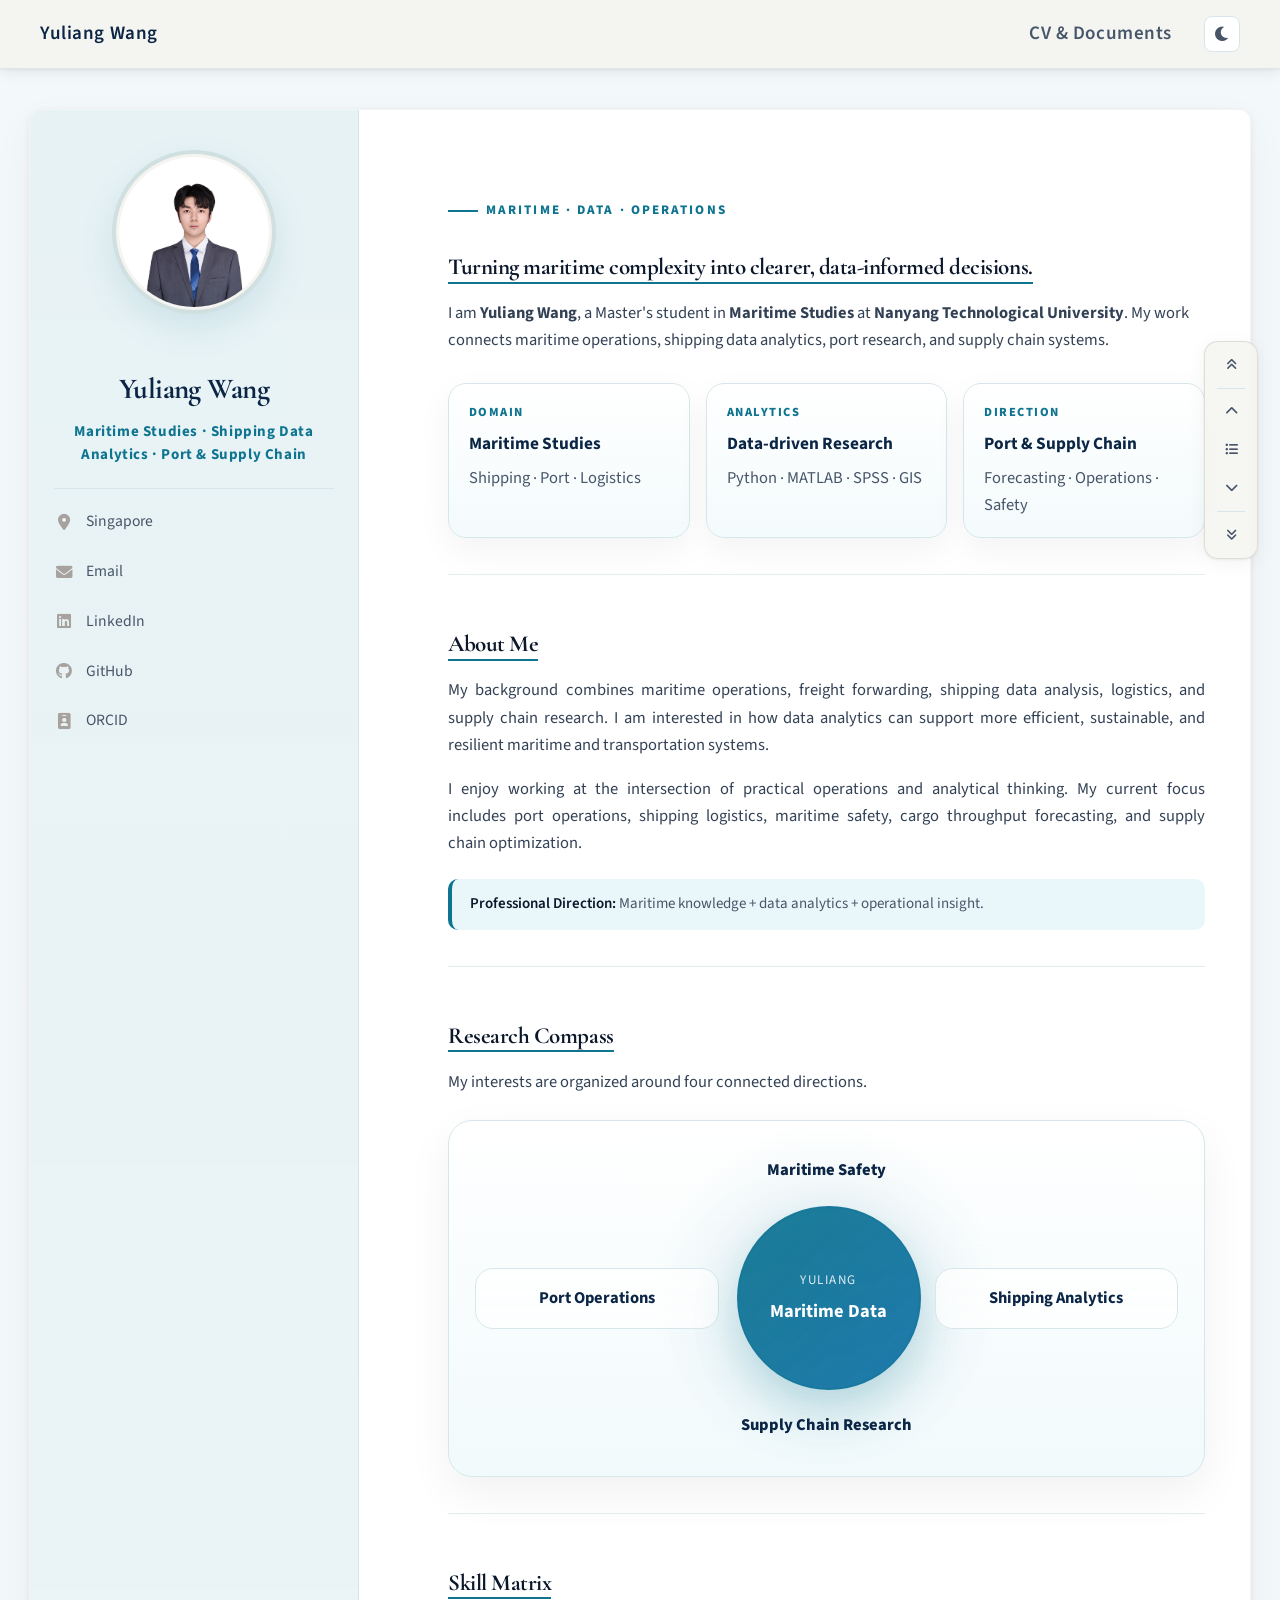
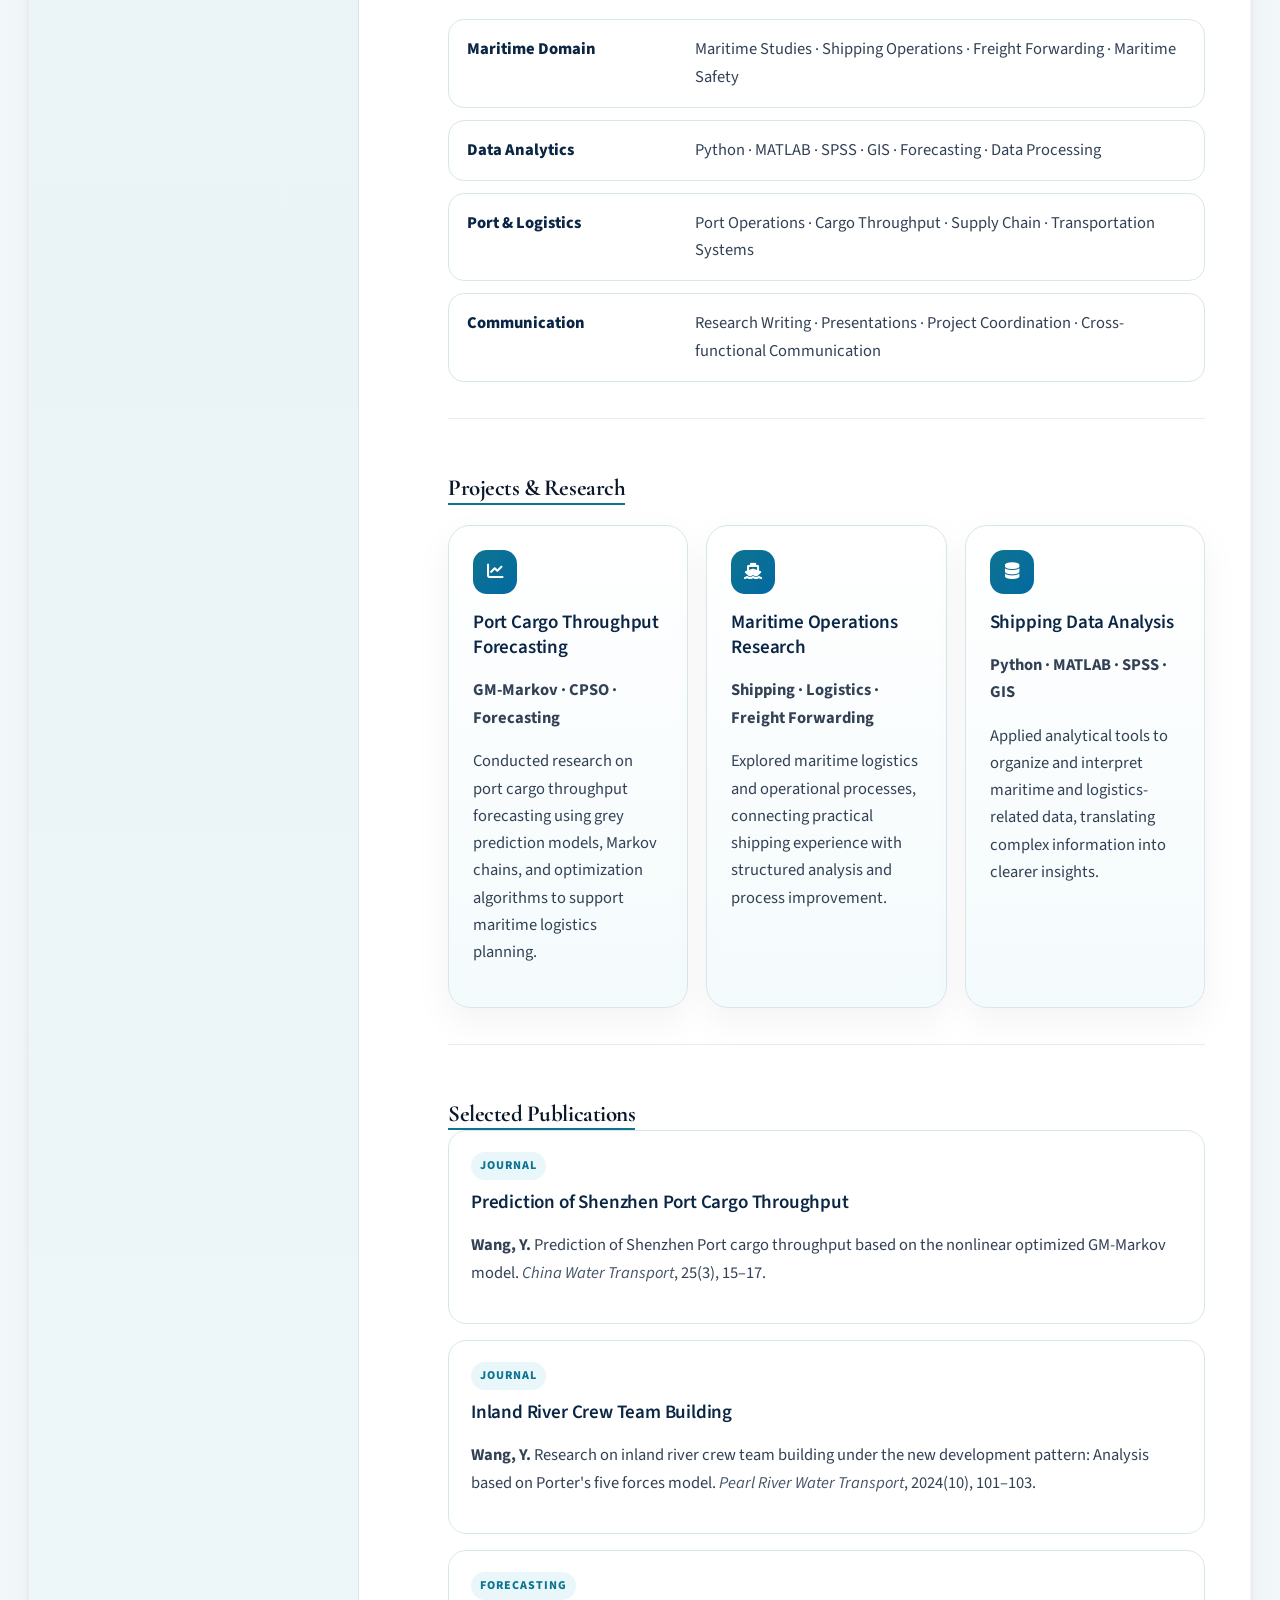
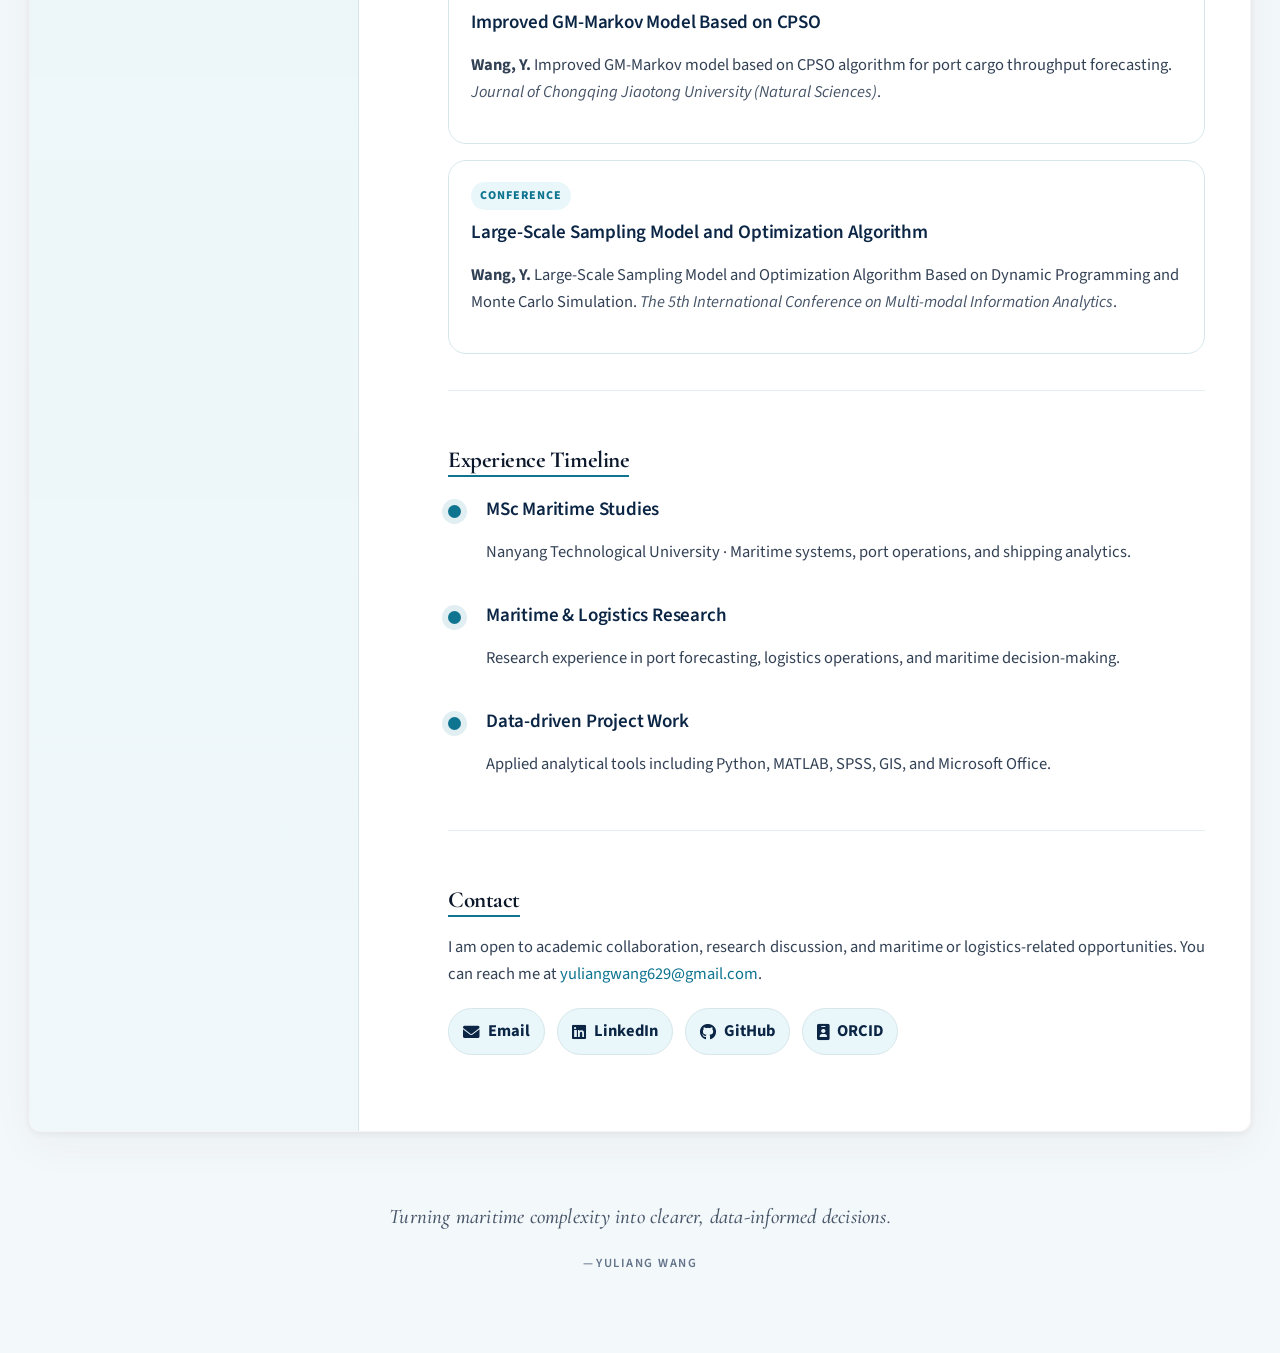
==== commit 248f4e72: "Update index.html" ====
--- a/index.html
+++ b/index.html
@@ -20,12 +20,12 @@
     <meta property="og:title" content="Yuliang Wang — Maritime Data Portfolio">
     <meta property="og:description" content="Maritime Studies · Shipping Data Analytics · Port & Supply Chain">
     <meta property="og:url" content="https://love-ovo.github.io/">
-    <meta property="og:image" content="https://avatars.githubusercontent.com/u/194566439?v=4">
+    <meta property="og:image" content="https://love-ovo.github.io/images/profile.jpg">
 
     <meta name="twitter:card" content="summary_large_image">
     <meta name="twitter:title" content="Yuliang Wang — Maritime Data Portfolio">
     <meta name="twitter:description" content="Turning maritime complexity into clearer, data-informed decisions.">
-    <meta name="twitter:image" content="https://avatars.githubusercontent.com/u/194566439?v=4">
+    <meta name="twitter:image" content="https://love-ovo.github.io/images/profile.jpg">
 
     <link rel="canonical" href="https://love-ovo.github.io/">
 
@@ -87,10 +87,10 @@
         <!-- Left Sidebar -->
         <aside class="left-column">
             <div class="profile-section">
-                <img 
-                    src="https://avatars.githubusercontent.com/u/194566439?v=4" 
-                    alt="Yuliang Wang profile photo" 
-                    class="profile-photo"
+               <img 
+                      src="images/profile.jpg" 
+                            alt="Yuliang Wang profile photo" 
+                                       class="profile-photo"
                 >
 
                 <h2>Yuliang Wang</h2>
--- a/style.css
+++ b/style.css
@@ -1824,3 +1824,197 @@
         height: 150px;
     }
 }
+/* =========================================================
+   CV & Documents Page
+   ========================================================= */
+
+.documents-page {
+    max-width: 1180px;
+    margin: 0 auto;
+    padding: 56px 24px 70px;
+}
+
+.documents-hero {
+    padding: 52px 44px;
+    margin-bottom: 34px;
+    border: 1px solid var(--border);
+    border-radius: 26px;
+    background:
+        linear-gradient(135deg, rgba(255, 255, 255, 0.96), rgba(234, 247, 250, 0.72));
+    box-shadow: 0 18px 50px rgba(15, 23, 42, 0.06);
+
+    text-align: center;
+    display: flex;
+    flex-direction: column;
+    align-items: center;
+}
+
+.documents-kicker {
+    margin: 0 0 10px;
+    color: var(--accent);
+    font-size: 0.82rem;
+    font-weight: 800;
+    letter-spacing: 0.16em;
+    text-transform: uppercase;
+}
+
+.documents-hero h1 {
+    margin: 0 0 18px;
+    color: var(--text-heading);
+    font-size: clamp(2.2rem, 4vw, 3.6rem);
+    line-height: 1.08;
+    letter-spacing: -0.04em;
+    text-align: center;
+}
+
+.documents-hero p {
+    max-width: 760px;
+    margin: 0 auto;
+    color: var(--text-body);
+    font-size: 1.05rem;
+    line-height: 1.75;
+}
+
+.document-actions {
+    display: flex;
+    flex-wrap: wrap;
+    justify-content: center;
+    gap: 12px;
+    margin-top: 26px;
+}
+
+.document-actions a {
+    display: inline-flex;
+    align-items: center;
+    gap: 9px;
+    padding: 10px 15px;
+    border: 1px solid var(--border);
+    border-radius: 999px;
+    background: var(--bg-callout);
+    color: var(--text-heading);
+    font-weight: 700;
+    border-bottom: 1px solid var(--border);
+}
+
+.document-actions a:hover {
+    color: white;
+    background: var(--accent);
+    border-color: var(--accent);
+}
+
+.documents-grid {
+    display: grid;
+    grid-template-columns: 1fr 1fr;
+    gap: 24px;
+}
+
+.document-card {
+    padding: 24px;
+    border: 1px solid var(--border);
+    border-radius: 24px;
+    background: var(--bg-surface);
+    box-shadow: 0 14px 40px rgba(15, 23, 42, 0.05);
+}
+
+.document-card-header {
+    display: flex;
+    justify-content: space-between;
+    gap: 18px;
+    align-items: flex-start;
+    margin-bottom: 14px;
+}
+
+.document-label {
+    display: block;
+    color: var(--accent);
+    font-size: 0.75rem;
+    font-weight: 800;
+    letter-spacing: 0.12em;
+    text-transform: uppercase;
+    margin-bottom: 6px;
+}
+
+.document-card h2 {
+    margin: 0;
+    color: var(--text-heading);
+}
+
+.document-card p {
+    color: var(--text-body);
+    line-height: 1.7;
+}
+
+.document-icon {
+    font-size: 1.8rem;
+    color: var(--accent);
+}
+
+.pdf-frame {
+    margin-top: 18px;
+    border: 1px solid var(--border);
+    border-radius: 18px;
+    overflow: hidden;
+    background: white;
+    height: 620px;
+}
+
+.pdf-frame iframe {
+    width: 100%;
+    height: 100%;
+    border: none;
+    background: white;
+}
+
+.document-links {
+    display: flex;
+    gap: 12px;
+    flex-wrap: wrap;
+    margin-top: 16px;
+}
+
+.document-links a {
+    padding: 8px 12px;
+    border-radius: 999px;
+    background: var(--bg-callout);
+    color: var(--text-heading);
+    font-weight: 700;
+    border-bottom: none;
+}
+
+.document-links a:hover {
+    color: white;
+    background: var(--accent);
+}
+
+[data-theme="dark"] .documents-hero,
+[data-theme="dark"] .document-card {
+    background: rgba(38, 35, 32, 0.88);
+}
+
+@media (max-width: 980px) {
+    .documents-grid {
+        grid-template-columns: 1fr;
+    }
+
+    .pdf-frame {
+        height: 560px;
+    }
+}
+
+@media (max-width: 640px) {
+    .documents-page {
+        padding: 34px 16px 52px;
+    }
+
+    .documents-hero {
+        padding: 28px 22px;
+    }
+
+    .document-card {
+        padding: 20px;
+    }
+
+    .pdf-frame {
+        height: 500px;
+    }
+}
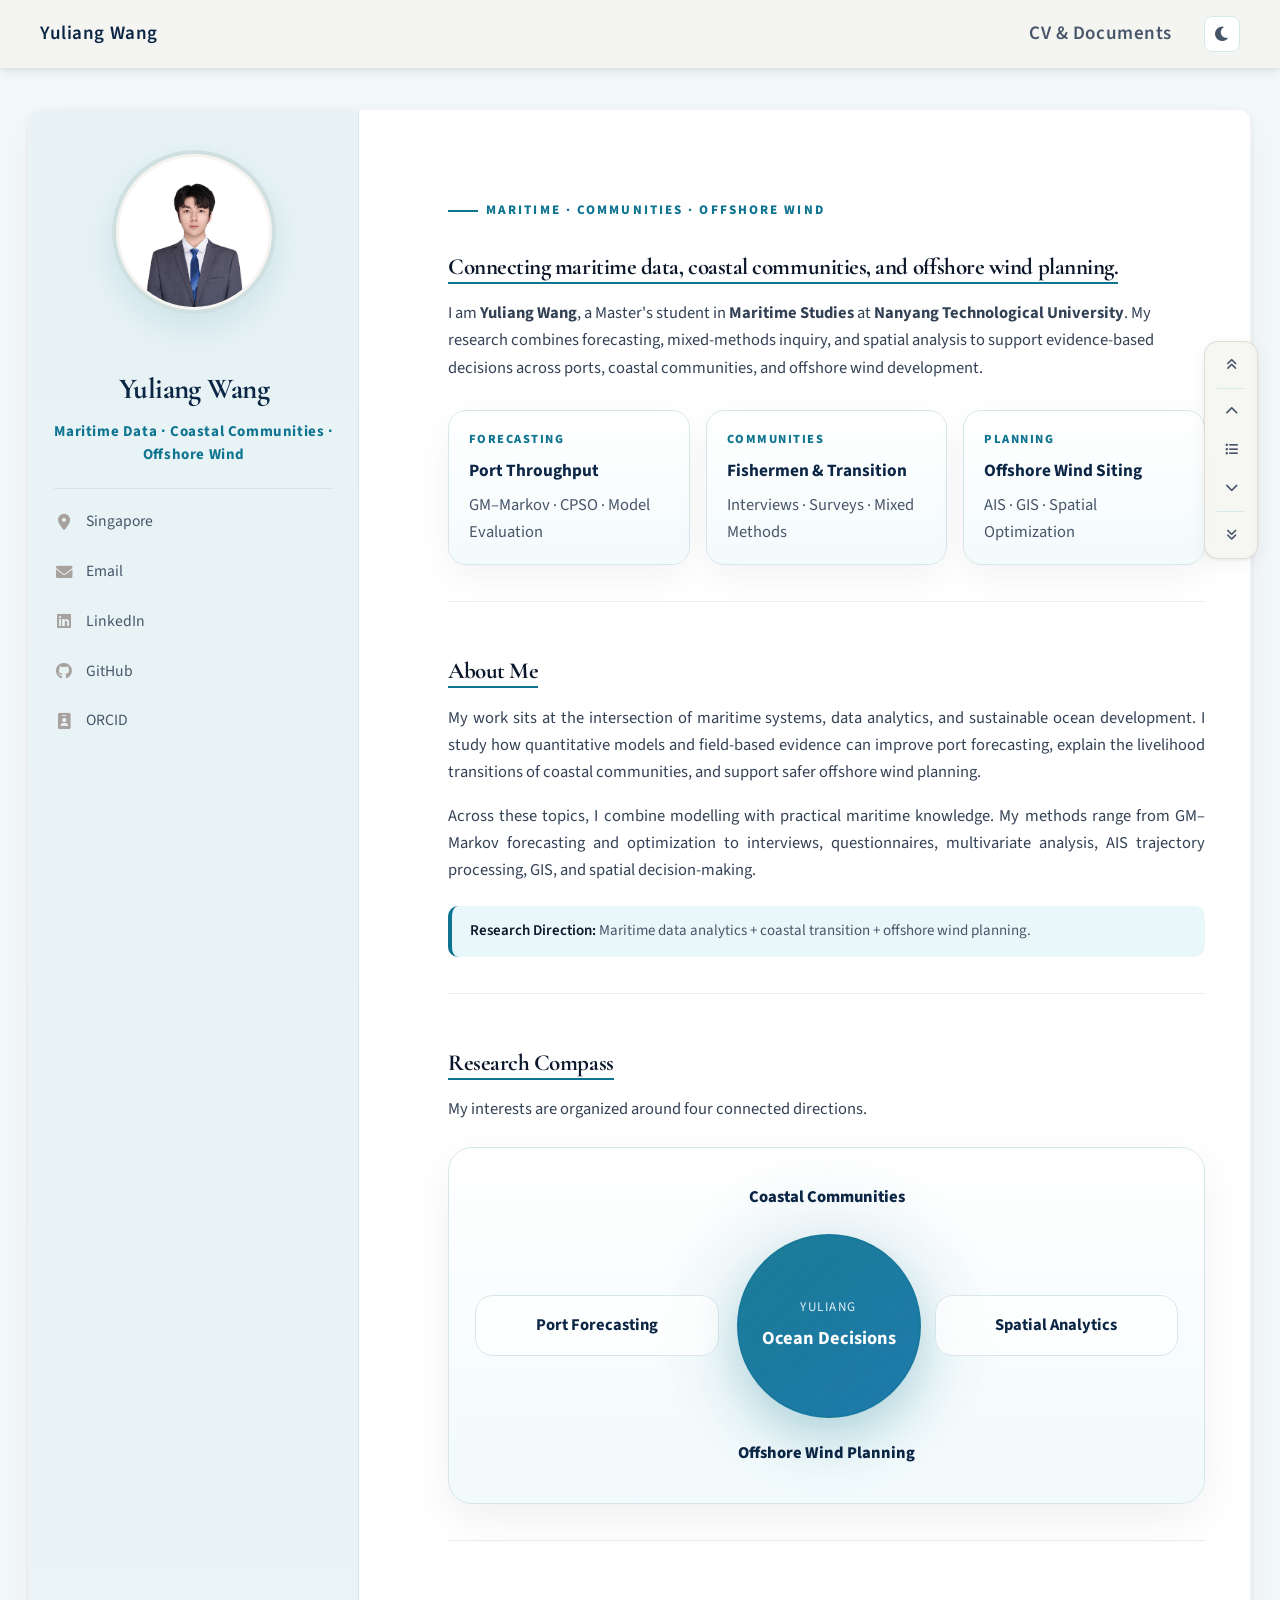
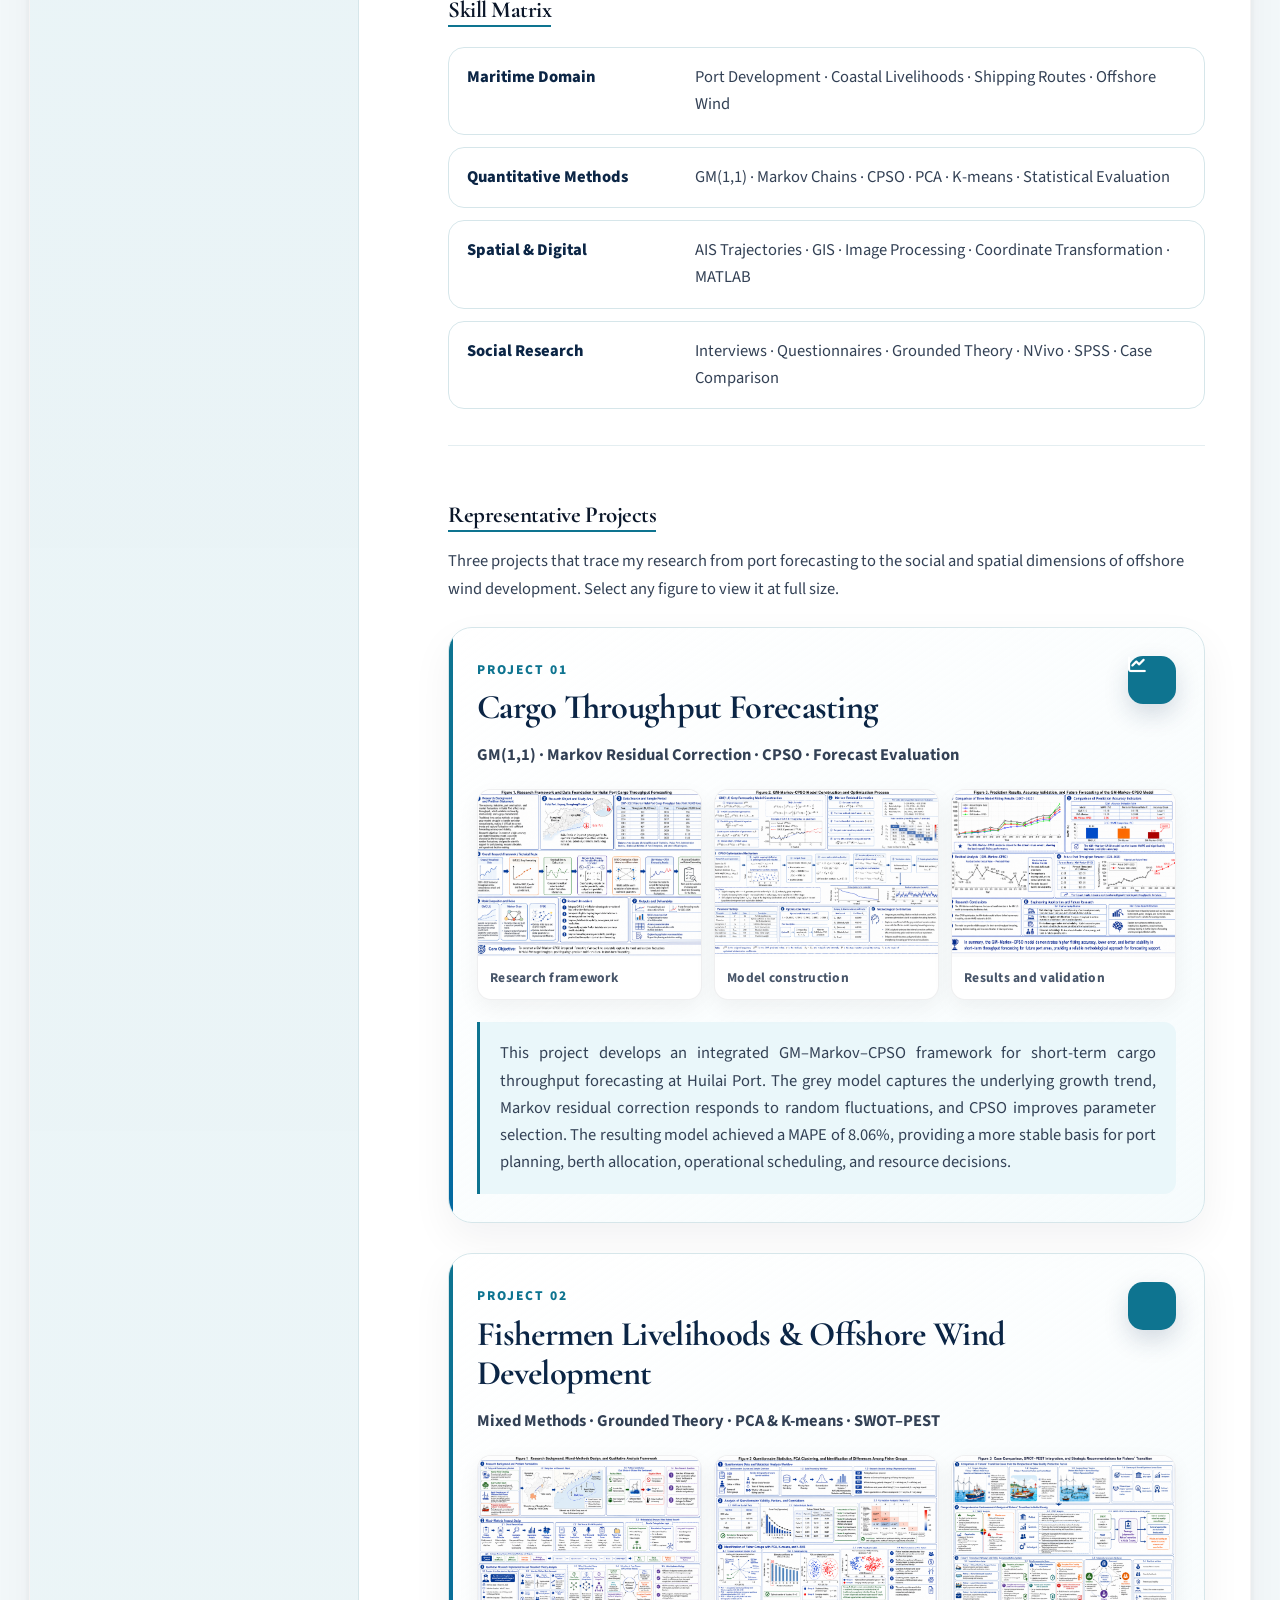
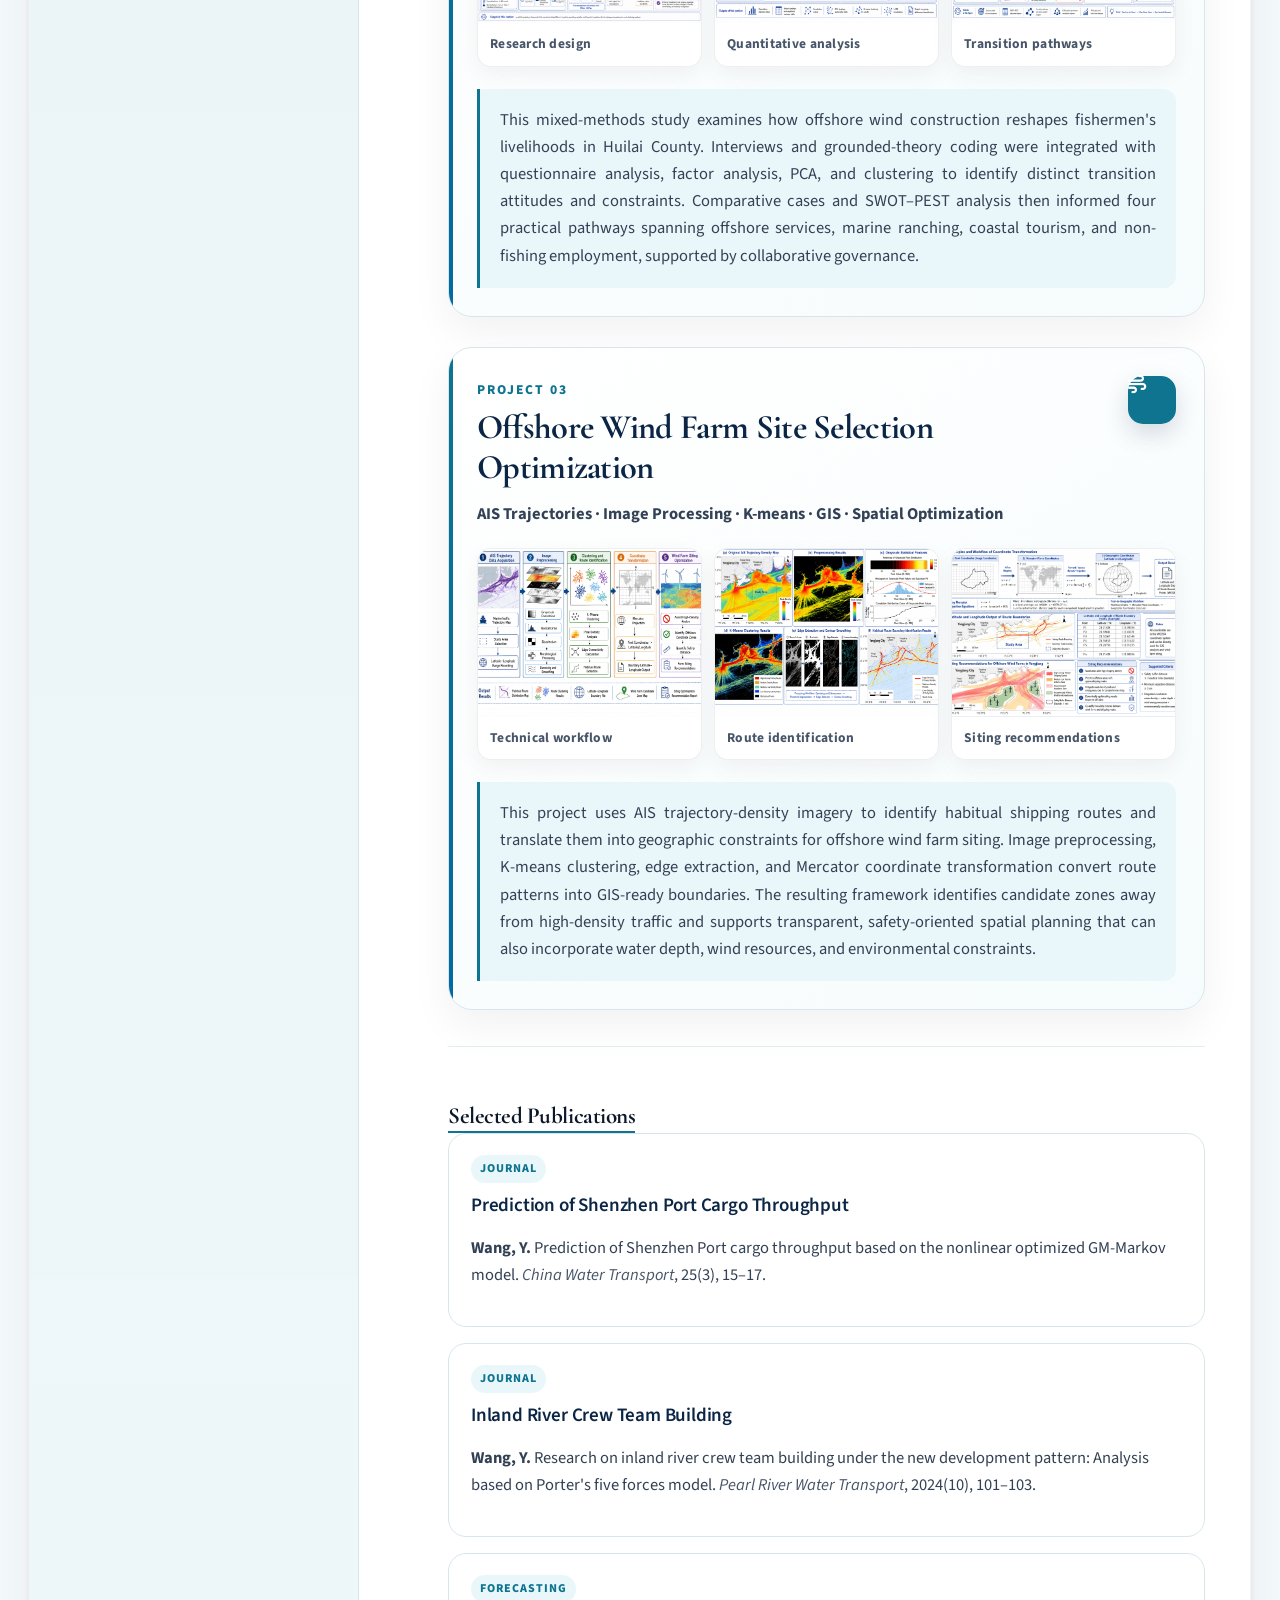
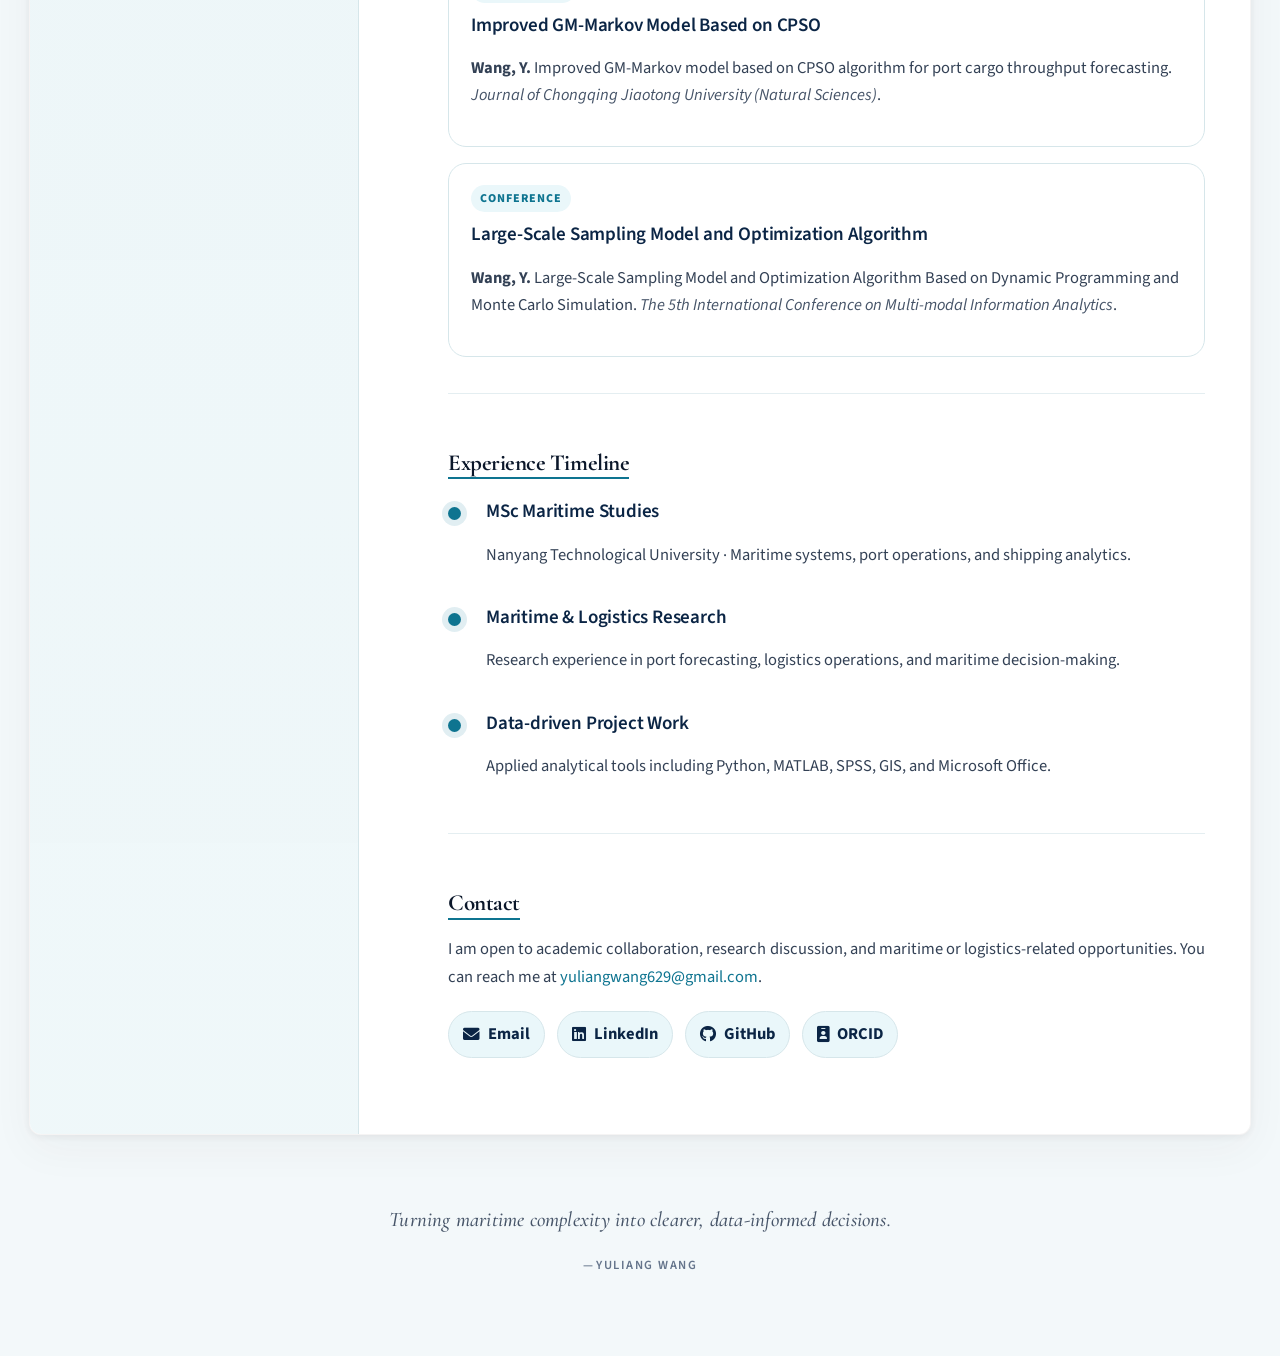
==== commit 8919a95d: "Redesign homepage around representative research projects" ====
--- a/index.html
+++ b/index.html
@@ -5,12 +5,12 @@
     <meta name="viewport" content="width=device-width, initial-scale=1.0">
     <meta 
         name="description" 
-        content="Yuliang Wang — MSc Maritime Studies student at Nanyang Technological University, focused on maritime operations, shipping data analytics, port and supply chain research."
+        content="Yuliang Wang — MSc Maritime Studies student at Nanyang Technological University researching port forecasting, coastal livelihoods, and offshore wind planning."
     >
     <meta name="author" content="Yuliang Wang">
     <meta 
         name="keywords" 
-        content="Yuliang Wang, Maritime Studies, Shipping Data Analytics, Port Operations, Supply Chain, Maritime Safety, Transportation, Nanyang Technological University"
+        content="Yuliang Wang, Maritime Studies, Port Forecasting, Coastal Communities, Offshore Wind, AIS, GIS, Maritime Data Analytics, Nanyang Technological University"
     >
 
     <title>Yuliang Wang — Maritime Data Portfolio</title>
@@ -18,16 +18,17 @@
     <meta property="og:type" content="website">
     <meta property="og:site_name" content="Yuliang Wang">
     <meta property="og:title" content="Yuliang Wang — Maritime Data Portfolio">
-    <meta property="og:description" content="Maritime Studies · Shipping Data Analytics · Port & Supply Chain">
+    <meta property="og:description" content="Maritime data analytics · Coastal communities · Offshore wind planning">
     <meta property="og:url" content="https://love-ovo.github.io/">
     <meta property="og:image" content="https://love-ovo.github.io/images/profile.jpg">
 
     <meta name="twitter:card" content="summary_large_image">
     <meta name="twitter:title" content="Yuliang Wang — Maritime Data Portfolio">
-    <meta name="twitter:description" content="Turning maritime complexity into clearer, data-informed decisions.">
+    <meta name="twitter:description" content="Research across port forecasting, coastal communities, and offshore wind planning.">
     <meta name="twitter:image" content="https://love-ovo.github.io/images/profile.jpg">
 
     <link rel="canonical" href="https://love-ovo.github.io/">
+    <link rel="icon" type="image/jpeg" href="images/profile.jpg">
 
     <script>
         (function () {
@@ -63,7 +64,7 @@
 
             <nav class="main-nav">
                 <ul>
-                    <li><a href="cv&ps.html">CV & Documents</a></li>
+                    <li><a href="cv%26ps.html">CV &amp; Documents</a></li>
                     <li>
                         <button 
                             type="button" 
@@ -96,7 +97,7 @@
                 <h2>Yuliang Wang</h2>
 
                 <p class="profile-tagline">
-                    Maritime Studies · Shipping Data Analytics · Port & Supply Chain
+                    Maritime Data · Coastal Communities · Offshore Wind
                 </p>
             </div>
 
@@ -160,36 +161,37 @@
             <!-- Hero Dashboard -->
             <section class="section-block hero-dashboard" id="home">
                 <div class="hero-kicker">
-                    Maritime · Data · Operations
+                    Maritime · Communities · Offshore Wind
                 </div>
 
                 <h2 class="hero-title">
-                    Turning maritime complexity into clearer, data-informed decisions.
+                    Connecting maritime data, coastal communities, and offshore wind planning.
                 </h2>
 
                 <p class="hero-text">
                     I am <strong>Yuliang Wang</strong>, a Master's student in 
                     <strong>Maritime Studies</strong> at <strong>Nanyang Technological University</strong>. 
-                    My work connects maritime operations, shipping data analytics, port research, and supply chain systems.
+                    My research combines forecasting, mixed-methods inquiry, and spatial analysis to support
+                    evidence-based decisions across ports, coastal communities, and offshore wind development.
                 </p>
 
                 <div class="dashboard-grid">
                     <div class="dashboard-card">
-                        <span class="dashboard-label">Domain</span>
-                        <strong>Maritime Studies</strong>
-                        <p>Shipping · Port · Logistics</p>
+                        <span class="dashboard-label">Forecasting</span>
+                        <strong>Port Throughput</strong>
+                        <p>GM–Markov · CPSO · Model Evaluation</p>
                     </div>
 
                     <div class="dashboard-card">
-                        <span class="dashboard-label">Analytics</span>
-                        <strong>Data-driven Research</strong>
-                        <p>Python · MATLAB · SPSS · GIS</p>
+                        <span class="dashboard-label">Communities</span>
+                        <strong>Fishermen &amp; Transition</strong>
+                        <p>Interviews · Surveys · Mixed Methods</p>
                     </div>
 
                     <div class="dashboard-card">
-                        <span class="dashboard-label">Direction</span>
-                        <strong>Port & Supply Chain</strong>
-                        <p>Forecasting · Operations · Safety</p>
+                        <span class="dashboard-label">Planning</span>
+                        <strong>Offshore Wind Siting</strong>
+                        <p>AIS · GIS · Spatial Optimization</p>
                     </div>
                 </div>
             </section>
@@ -200,19 +202,19 @@
                 <h2>About Me</h2>
 
                 <p class="text-justify">
-                    My background combines maritime operations, freight forwarding, shipping data analysis, logistics, 
-                    and supply chain research. I am interested in how data analytics can support more efficient, 
-                    sustainable, and resilient maritime and transportation systems.
+                    My work sits at the intersection of maritime systems, data analytics, and sustainable ocean development.
+                    I study how quantitative models and field-based evidence can improve port forecasting, explain the
+                    livelihood transitions of coastal communities, and support safer offshore wind planning.
                 </p>
 
                 <p class="text-justify">
-                    I enjoy working at the intersection of practical operations and analytical thinking. My current 
-                    focus includes port operations, shipping logistics, maritime safety, cargo throughput forecasting, 
-                    and supply chain optimization.
+                    Across these topics, I combine modelling with practical maritime knowledge. My methods range from
+                    GM–Markov forecasting and optimization to interviews, questionnaires, multivariate analysis, AIS
+                    trajectory processing, GIS, and spatial decision-making.
                 </p>
 
                 <div class="callout-box">
-                    <strong>Professional Direction:</strong> Maritime knowledge + data analytics + operational insight.
+                    <strong>Research Direction:</strong> Maritime data analytics + coastal transition + offshore wind planning.
                 </div>
             </section>
 
@@ -226,20 +228,20 @@
                 </p>
 
                 <div class="compass-card">
-                    <div class="compass-top">Maritime Safety</div>
+                    <div class="compass-top">Coastal Communities</div>
 
                     <div class="compass-middle">
-                        <div class="compass-side">Port Operations</div>
+                        <div class="compass-side">Port Forecasting</div>
 
                         <div class="compass-center">
                             <span>Yuliang</span>
-                            <strong>Maritime Data</strong>
-                        </div>
-
-                        <div class="compass-side">Shipping Analytics</div>
-                    </div>
-
-                    <div class="compass-bottom">Supply Chain Research</div>
+                            <strong>Ocean Decisions</strong>
+                        </div>
+
+                        <div class="compass-side">Spatial Analytics</div>
+                    </div>
+
+                    <div class="compass-bottom">Offshore Wind Planning</div>
                 </div>
             </section>
 
@@ -252,28 +254,28 @@
                     <div class="matrix-row">
                         <div class="matrix-heading">Maritime Domain</div>
                         <div class="matrix-content">
-                            Maritime Studies · Shipping Operations · Freight Forwarding · Maritime Safety
+                            Port Development · Coastal Livelihoods · Shipping Routes · Offshore Wind
                         </div>
                     </div>
 
                     <div class="matrix-row">
-                        <div class="matrix-heading">Data Analytics</div>
+                        <div class="matrix-heading">Quantitative Methods</div>
                         <div class="matrix-content">
-                            Python · MATLAB · SPSS · GIS · Forecasting · Data Processing
+                            GM(1,1) · Markov Chains · CPSO · PCA · K-means · Statistical Evaluation
                         </div>
                     </div>
 
                     <div class="matrix-row">
-                        <div class="matrix-heading">Port & Logistics</div>
+                        <div class="matrix-heading">Spatial &amp; Digital</div>
                         <div class="matrix-content">
-                            Port Operations · Cargo Throughput · Supply Chain · Transportation Systems
+                            AIS Trajectories · GIS · Image Processing · Coordinate Transformation · MATLAB
                         </div>
                     </div>
 
                     <div class="matrix-row">
-                        <div class="matrix-heading">Communication</div>
+                        <div class="matrix-heading">Social Research</div>
                         <div class="matrix-content">
-                            Research Writing · Presentations · Project Coordination · Cross-functional Communication
+                            Interviews · Questionnaires · Grounded Theory · NVivo · SPSS · Case Comparison
                         </div>
                     </div>
                 </div>
@@ -282,57 +284,116 @@
 
             <!-- Projects -->
             <section class="section-block" id="projects">
-                <h2>Projects & Research</h2>
-
-                <div class="project-grid">
-                    <article class="project-card">
-                        <div class="project-icon">
-                            <i class="fas fa-chart-line" aria-hidden="true"></i>
-                        </div>
-
-                        <h3>Port Cargo Throughput Forecasting</h3>
-
-                        <p class="project-tags">
-                            GM-Markov · CPSO · Forecasting
-                        </p>
-
-                        <p>
-                            Conducted research on port cargo throughput forecasting using grey prediction models, 
-                            Markov chains, and optimization algorithms to support maritime logistics planning.
+                <h2>Representative Projects</h2>
+
+                <p class="section-intro projects-intro">
+                    Three projects that trace my research from port forecasting to the social and spatial dimensions
+                    of offshore wind development. Select any figure to view it at full size.
+                </p>
+
+                <div class="featured-projects">
+                    <article class="featured-project" aria-labelledby="project-cargo-title">
+                        <header class="featured-project__header">
+                            <div>
+                                <span class="project-index">Project 01</span>
+                                <h3 id="project-cargo-title">Cargo Throughput Forecasting</h3>
+                            </div>
+                            <i class="fas fa-chart-line featured-project__icon" aria-hidden="true"></i>
+                        </header>
+
+                        <p class="project-tags">GM(1,1) · Markov Residual Correction · CPSO · Forecast Evaluation</p>
+
+                        <div class="project-gallery" aria-label="Cargo throughput forecasting figures">
+                            <button class="project-figure" type="button" data-lightbox-src="images/projects/cargo-throughput-1.png" data-lightbox-alt="Research framework and data foundation for Huilai Port cargo throughput forecasting">
+                                <img src="images/projects/cargo-throughput-1.png" alt="Research framework and data foundation for Huilai Port cargo throughput forecasting" loading="lazy" decoding="async">
+                                <span>Research framework</span>
+                            </button>
+                            <button class="project-figure" type="button" data-lightbox-src="images/projects/cargo-throughput-2.png" data-lightbox-alt="GM–Markov–CPSO model construction and optimization process">
+                                <img src="images/projects/cargo-throughput-2.png" alt="GM–Markov–CPSO model construction and optimization process" loading="lazy" decoding="async">
+                                <span>Model construction</span>
+                            </button>
+                            <button class="project-figure" type="button" data-lightbox-src="images/projects/cargo-throughput-3.png" data-lightbox-alt="Prediction results, validation, and future cargo throughput forecasting">
+                                <img src="images/projects/cargo-throughput-3.png" alt="Prediction results, validation, and future cargo throughput forecasting" loading="lazy" decoding="async">
+                                <span>Results and validation</span>
+                            </button>
+                        </div>
+
+                        <p class="project-summary">
+                            This project develops an integrated GM–Markov–CPSO framework for short-term cargo throughput
+                            forecasting at Huilai Port. The grey model captures the underlying growth trend, Markov residual
+                            correction responds to random fluctuations, and CPSO improves parameter selection. The resulting
+                            model achieved a MAPE of 8.06%, providing a more stable basis for port planning, berth allocation,
+                            operational scheduling, and resource decisions.
                         </p>
                     </article>
 
-                    <article class="project-card">
-                        <div class="project-icon">
-                            <i class="fas fa-ship" aria-hidden="true"></i>
-                        </div>
-
-                        <h3>Maritime Operations Research</h3>
-
-                        <p class="project-tags">
-                            Shipping · Logistics · Freight Forwarding
-                        </p>
-
-                        <p>
-                            Explored maritime logistics and operational processes, connecting practical shipping 
-                            experience with structured analysis and process improvement.
+                    <article class="featured-project" aria-labelledby="project-fisher-title">
+                        <header class="featured-project__header">
+                            <div>
+                                <span class="project-index">Project 02</span>
+                                <h3 id="project-fisher-title">Fishermen Livelihoods &amp; Offshore Wind Development</h3>
+                            </div>
+                            <i class="fas fa-people-group featured-project__icon" aria-hidden="true"></i>
+                        </header>
+
+                        <p class="project-tags">Mixed Methods · Grounded Theory · PCA &amp; K-means · SWOT–PEST</p>
+
+                        <div class="project-gallery" aria-label="Fishermen livelihoods and offshore wind development figures">
+                            <button class="project-figure" type="button" data-lightbox-src="images/projects/fisher-wind-1.png" data-lightbox-alt="Research background, mixed-methods design, and qualitative analysis framework">
+                                <img src="images/projects/fisher-wind-1.png" alt="Research background, mixed-methods design, and qualitative analysis framework" loading="lazy" decoding="async">
+                                <span>Research design</span>
+                            </button>
+                            <button class="project-figure" type="button" data-lightbox-src="images/projects/fisher-wind-2.png" data-lightbox-alt="Questionnaire statistics, PCA clustering, and differences among fisher groups">
+                                <img src="images/projects/fisher-wind-2.png" alt="Questionnaire statistics, PCA clustering, and differences among fisher groups" loading="lazy" decoding="async">
+                                <span>Quantitative analysis</span>
+                            </button>
+                            <button class="project-figure" type="button" data-lightbox-src="images/projects/fisher-wind-3.png" data-lightbox-alt="Case comparison and strategic recommendations for fishers' livelihood transition">
+                                <img src="images/projects/fisher-wind-3.png" alt="Case comparison and strategic recommendations for fishers' livelihood transition" loading="lazy" decoding="async">
+                                <span>Transition pathways</span>
+                            </button>
+                        </div>
+
+                        <p class="project-summary">
+                            This mixed-methods study examines how offshore wind construction reshapes fishermen's livelihoods
+                            in Huilai County. Interviews and grounded-theory coding were integrated with questionnaire analysis,
+                            factor analysis, PCA, and clustering to identify distinct transition attitudes and constraints.
+                            Comparative cases and SWOT–PEST analysis then informed four practical pathways spanning offshore
+                            services, marine ranching, coastal tourism, and non-fishing employment, supported by collaborative governance.
                         </p>
                     </article>
 
-                    <article class="project-card">
-                        <div class="project-icon">
-                            <i class="fas fa-database" aria-hidden="true"></i>
-                        </div>
-
-                        <h3>Shipping Data Analysis</h3>
-
-                        <p class="project-tags">
-                            Python · MATLAB · SPSS · GIS
-                        </p>
-
-                        <p>
-                            Applied analytical tools to organize and interpret maritime and logistics-related data, 
-                            translating complex information into clearer insights.
+                    <article class="featured-project" aria-labelledby="project-site-title">
+                        <header class="featured-project__header">
+                            <div>
+                                <span class="project-index">Project 03</span>
+                                <h3 id="project-site-title">Offshore Wind Farm Site Selection Optimization</h3>
+                            </div>
+                            <i class="fas fa-wind featured-project__icon" aria-hidden="true"></i>
+                        </header>
+
+                        <p class="project-tags">AIS Trajectories · Image Processing · K-means · GIS · Spatial Optimization</p>
+
+                        <div class="project-gallery" aria-label="Offshore wind farm site selection optimization figures">
+                            <button class="project-figure" type="button" data-lightbox-src="images/projects/wind-site-1.png" data-lightbox-alt="Workflow from AIS trajectory acquisition to offshore wind farm siting optimization">
+                                <img src="images/projects/wind-site-1.png" alt="Workflow from AIS trajectory acquisition to offshore wind farm siting optimization" loading="lazy" decoding="async">
+                                <span>Technical workflow</span>
+                            </button>
+                            <button class="project-figure" type="button" data-lightbox-src="images/projects/wind-site-2.png" data-lightbox-alt="AIS route-density preprocessing, clustering, and route-boundary identification">
+                                <img src="images/projects/wind-site-2.png" alt="AIS route-density preprocessing, clustering, and route-boundary identification" loading="lazy" decoding="async">
+                                <span>Route identification</span>
+                            </button>
+                            <button class="project-figure" type="button" data-lightbox-src="images/projects/wind-site-3.png" data-lightbox-alt="Coordinate transformation and offshore wind farm siting recommendations for Yangjiang">
+                                <img src="images/projects/wind-site-3.png" alt="Coordinate transformation and offshore wind farm siting recommendations for Yangjiang" loading="lazy" decoding="async">
+                                <span>Siting recommendations</span>
+                            </button>
+                        </div>
+
+                        <p class="project-summary">
+                            This project uses AIS trajectory-density imagery to identify habitual shipping routes and translate
+                            them into geographic constraints for offshore wind farm siting. Image preprocessing, K-means clustering,
+                            edge extraction, and Mercator coordinate transformation convert route patterns into GIS-ready boundaries.
+                            The resulting framework identifies candidate zones away from high-density traffic and supports transparent,
+                            safety-oriented spatial planning that can also incorporate water depth, wind resources, and environmental constraints.
                         </p>
                     </article>
                 </div>
--- a/style.css
+++ b/style.css
@@ -1644,52 +1644,183 @@
     color: var(--text-body);
 }
 
-/* Project Cards */
-.project-grid {
+/* Featured research projects */
+.projects-intro {
+    max-width: 780px;
+    line-height: 1.72;
+}
+
+.featured-projects {
+    display: grid;
+    gap: 30px;
+    margin-top: 24px;
+}
+
+.featured-project {
+    position: relative;
+    padding: 28px;
+    overflow: hidden;
+    border: 1px solid var(--border);
+    border-radius: 24px;
+    background:
+        linear-gradient(145deg, rgba(255, 255, 255, 0.98), rgba(234, 247, 250, 0.42));
+    box-shadow: 0 16px 42px rgba(15, 23, 42, 0.055);
+}
+
+.featured-project::before {
+    content: "";
+    position: absolute;
+    inset: 0 auto 0 0;
+    width: 4px;
+    background: linear-gradient(180deg, var(--accent), var(--link-hover));
+}
+
+.featured-project__header {
+    display: flex;
+    align-items: flex-start;
+    justify-content: space-between;
+    gap: 24px;
+}
+
+.featured-project__header h3 {
+    margin: 5px 0 0;
+    color: var(--text-heading);
+    font-family: var(--font-display);
+    font-size: clamp(1.55rem, 2.8vw, 2.15rem);
+    font-weight: 700;
+    line-height: 1.15;
+    letter-spacing: var(--tracking-tight);
+}
+
+.project-index {
+    color: var(--accent);
+    font-size: var(--text-xs);
+    font-weight: 800;
+    letter-spacing: 0.15em;
+    text-transform: uppercase;
+}
+
+.featured-project__icon {
+    display: grid;
+    flex: 0 0 48px;
+    width: 48px;
+    height: 48px;
+    place-items: center;
+    border-radius: 15px;
+    background: var(--accent);
+    color: #fff;
+    font-size: 1.12rem;
+    box-shadow: 0 10px 24px rgba(30, 58, 95, 0.18);
+}
+
+.project-tags {
+    margin: 14px 0 20px;
+    color: var(--accent);
+    font-size: 0.9rem;
+    font-weight: 700;
+    line-height: 1.5;
+}
+
+.project-gallery {
     display: grid;
     grid-template-columns: repeat(3, minmax(0, 1fr));
-    gap: 18px;
-    margin-top: 20px;
-}
-
-.project-card {
-    position: relative;
-    padding: 24px;
-    border: 1px solid var(--border);
-    border-radius: 22px;
-    background:
-        linear-gradient(180deg, rgba(255, 255, 255, 0.98), rgba(234, 247, 250, 0.52));
-    box-shadow: 0 14px 38px rgba(15, 23, 42, 0.05);
-    transition: transform 0.2s ease, box-shadow 0.2s ease;
-}
-
-.project-card:hover {
-    transform: translateY(-4px);
-    box-shadow: 0 18px 45px rgba(15, 23, 42, 0.08);
-}
-
-.project-icon {
-    width: 44px;
-    height: 44px;
+    gap: 12px;
+}
+
+.project-figure {
+    min-width: 0;
+    padding: 0;
+    overflow: hidden;
+    border: 1px solid var(--media-border);
     border-radius: 14px;
+    background: var(--media-bg);
+    color: var(--text-secondary);
+    cursor: zoom-in;
+    font: inherit;
+    text-align: left;
+    box-shadow: 0 8px 22px var(--shadow-sm);
+    transition: transform 0.2s ease, border-color 0.2s ease, box-shadow 0.2s ease;
+}
+
+.project-figure:hover {
+    transform: translateY(-3px);
+    border-color: var(--accent);
+    box-shadow: 0 12px 30px var(--shadow-md);
+}
+
+.project-figure img {
+    display: block;
+    width: 100%;
+    aspect-ratio: 4 / 3;
+    object-fit: cover;
+    object-position: top center;
+    background: #fff;
+}
+
+.project-figure span {
+    display: block;
+    padding: 10px 12px;
+    color: var(--text-secondary);
+    font-size: var(--text-xs);
+    font-weight: 700;
+    letter-spacing: 0.02em;
+}
+
+.project-summary {
+    margin: 22px 0 0;
+    padding: 18px 20px;
+    border-left: 3px solid var(--accent);
+    border-radius: 0 12px 12px 0;
+    background: var(--bg-callout);
+    color: var(--text-body);
+    line-height: 1.76;
+    text-align: justify;
+}
+
+.image-lightbox {
+    position: fixed;
+    inset: 0;
+    z-index: 3000;
     display: grid;
     place-items: center;
-    color: white;
-    background: linear-gradient(135deg, #0E7490, #0369A1);
-    margin-bottom: 16px;
-}
-
-.project-card h3 {
-    margin-top: 0;
-    margin-bottom: 8px;
-    color: var(--text-heading);
-}
-
-.project-tags {
-    color: var(--accent);
-    font-weight: 700;
-    font-size: 0.92rem;
-    margin-bottom: 14px;
+    padding: 64px 24px 24px;
+    background: rgba(10, 15, 22, 0.9);
+    backdrop-filter: blur(8px);
+    -webkit-backdrop-filter: blur(8px);
+}
+
+.image-lightbox[hidden] {
+    display: none;
+}
+
+.image-lightbox__image {
+    display: block;
+    max-width: min(96vw, 1800px);
+    max-height: calc(100vh - 100px);
+    object-fit: contain;
+    border-radius: 10px;
+    background: #fff;
+    box-shadow: 0 24px 80px rgba(0, 0, 0, 0.45);
+}
+
+.image-lightbox__close {
+    position: absolute;
+    top: 16px;
+    right: 20px;
+    display: grid;
+    width: 42px;
+    height: 42px;
+    place-items: center;
+    border: 1px solid rgba(255, 255, 255, 0.35);
+    border-radius: 50%;
+    background: rgba(20, 24, 31, 0.7);
+    color: #fff;
+    cursor: pointer;
+    font-size: 1.05rem;
+}
+
+body.has-lightbox {
+    overflow: hidden;
 }
 
 /* Publications */
@@ -1782,7 +1913,7 @@
 
 /* Dark theme refinement */
 [data-theme="dark"] .dashboard-card,
-[data-theme="dark"] .project-card,
+[data-theme="dark"] .featured-project,
 [data-theme="dark"] .publication-card,
 [data-theme="dark"] .matrix-row,
 [data-theme="dark"] .compass-card,
@@ -1792,8 +1923,7 @@
 
 /* Responsive */
 @media (max-width: 980px) {
-    .dashboard-grid,
-    .project-grid {
+    .dashboard-grid {
         grid-template-columns: 1fr;
     }
 
@@ -1807,6 +1937,15 @@
 
     .compass-center {
         margin: 0 auto;
+    }
+
+    .project-gallery {
+        grid-template-columns: 1fr;
+    }
+
+    .project-figure img {
+        aspect-ratio: 16 / 9;
+        object-fit: contain;
     }
 }
 
@@ -1822,6 +1961,24 @@
     .compass-center {
         width: 150px;
         height: 150px;
+    }
+
+    .featured-project {
+        padding: 22px 18px;
+        border-radius: 18px;
+    }
+
+    .featured-project__icon {
+        display: none;
+    }
+
+    .project-summary {
+        padding: 15px 16px;
+        text-align: left;
+    }
+
+    .image-lightbox {
+        padding: 58px 10px 16px;
     }
 }
 /* =========================================================
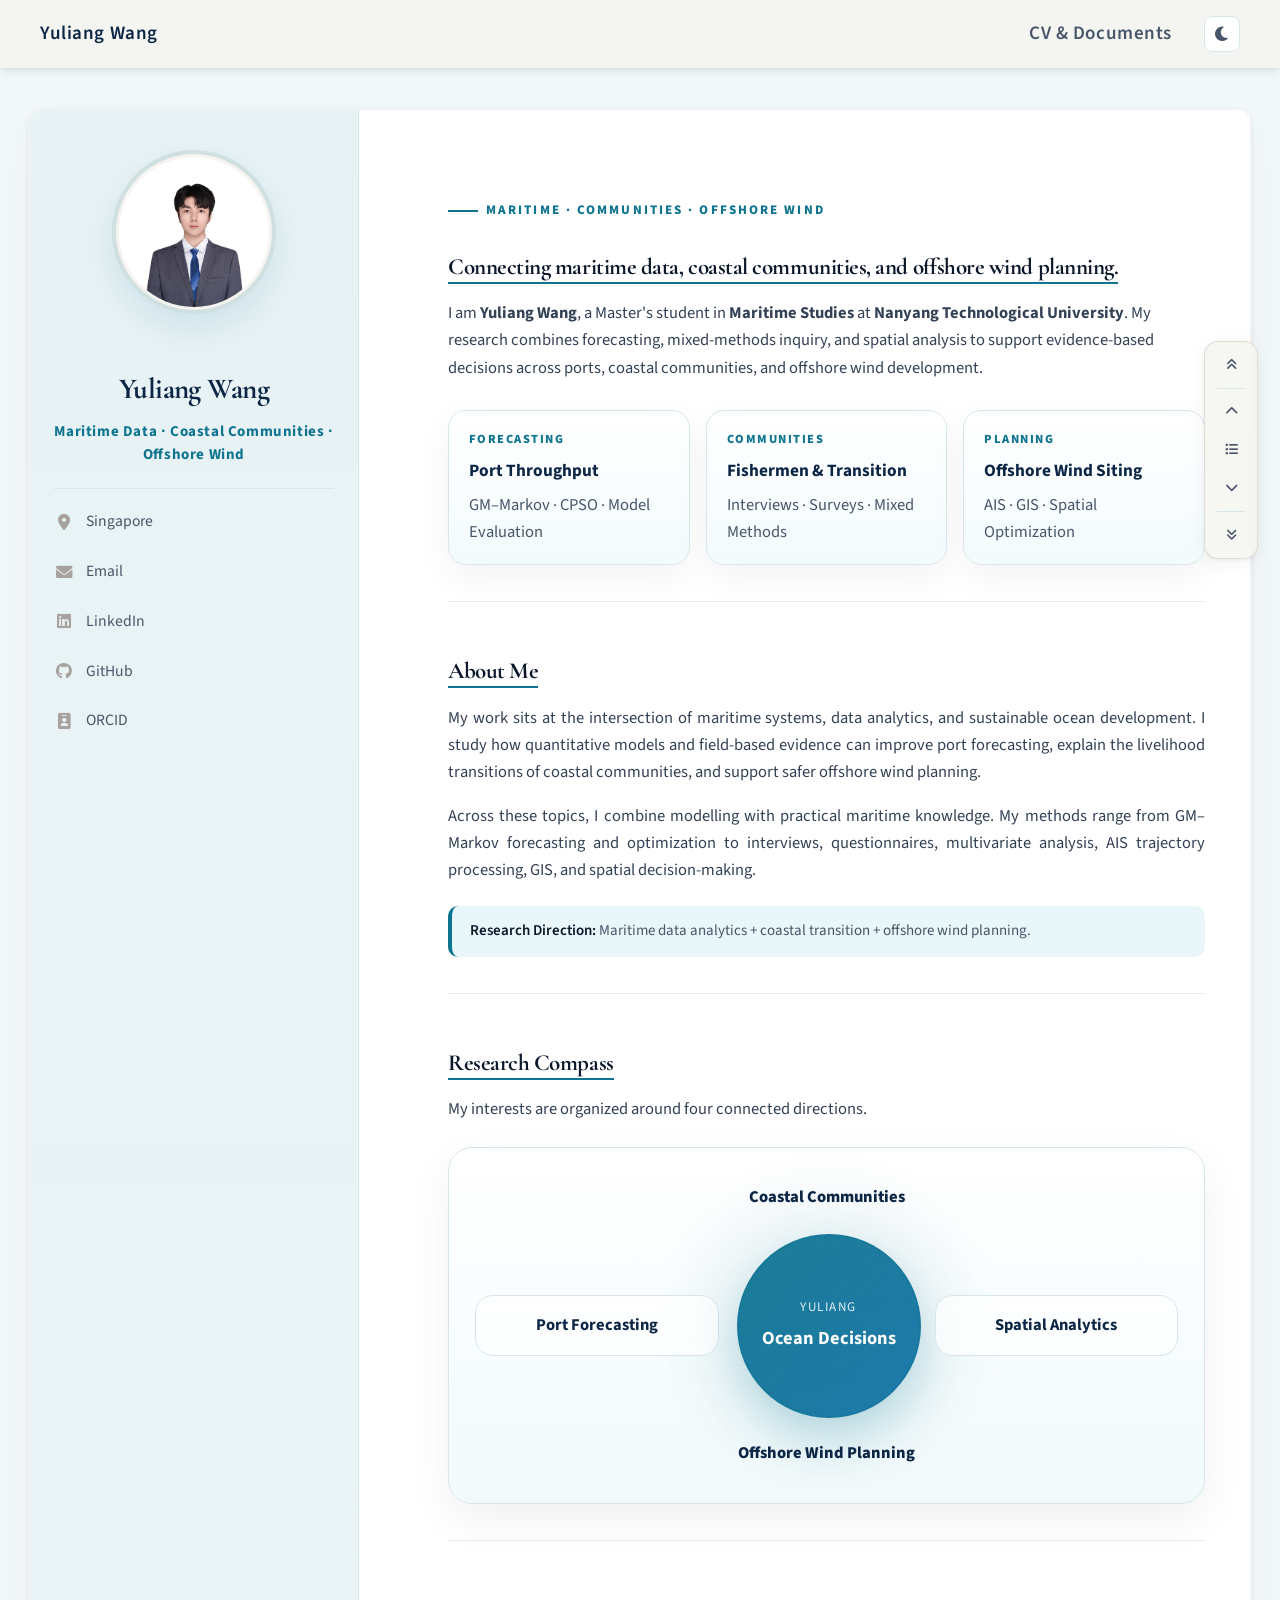
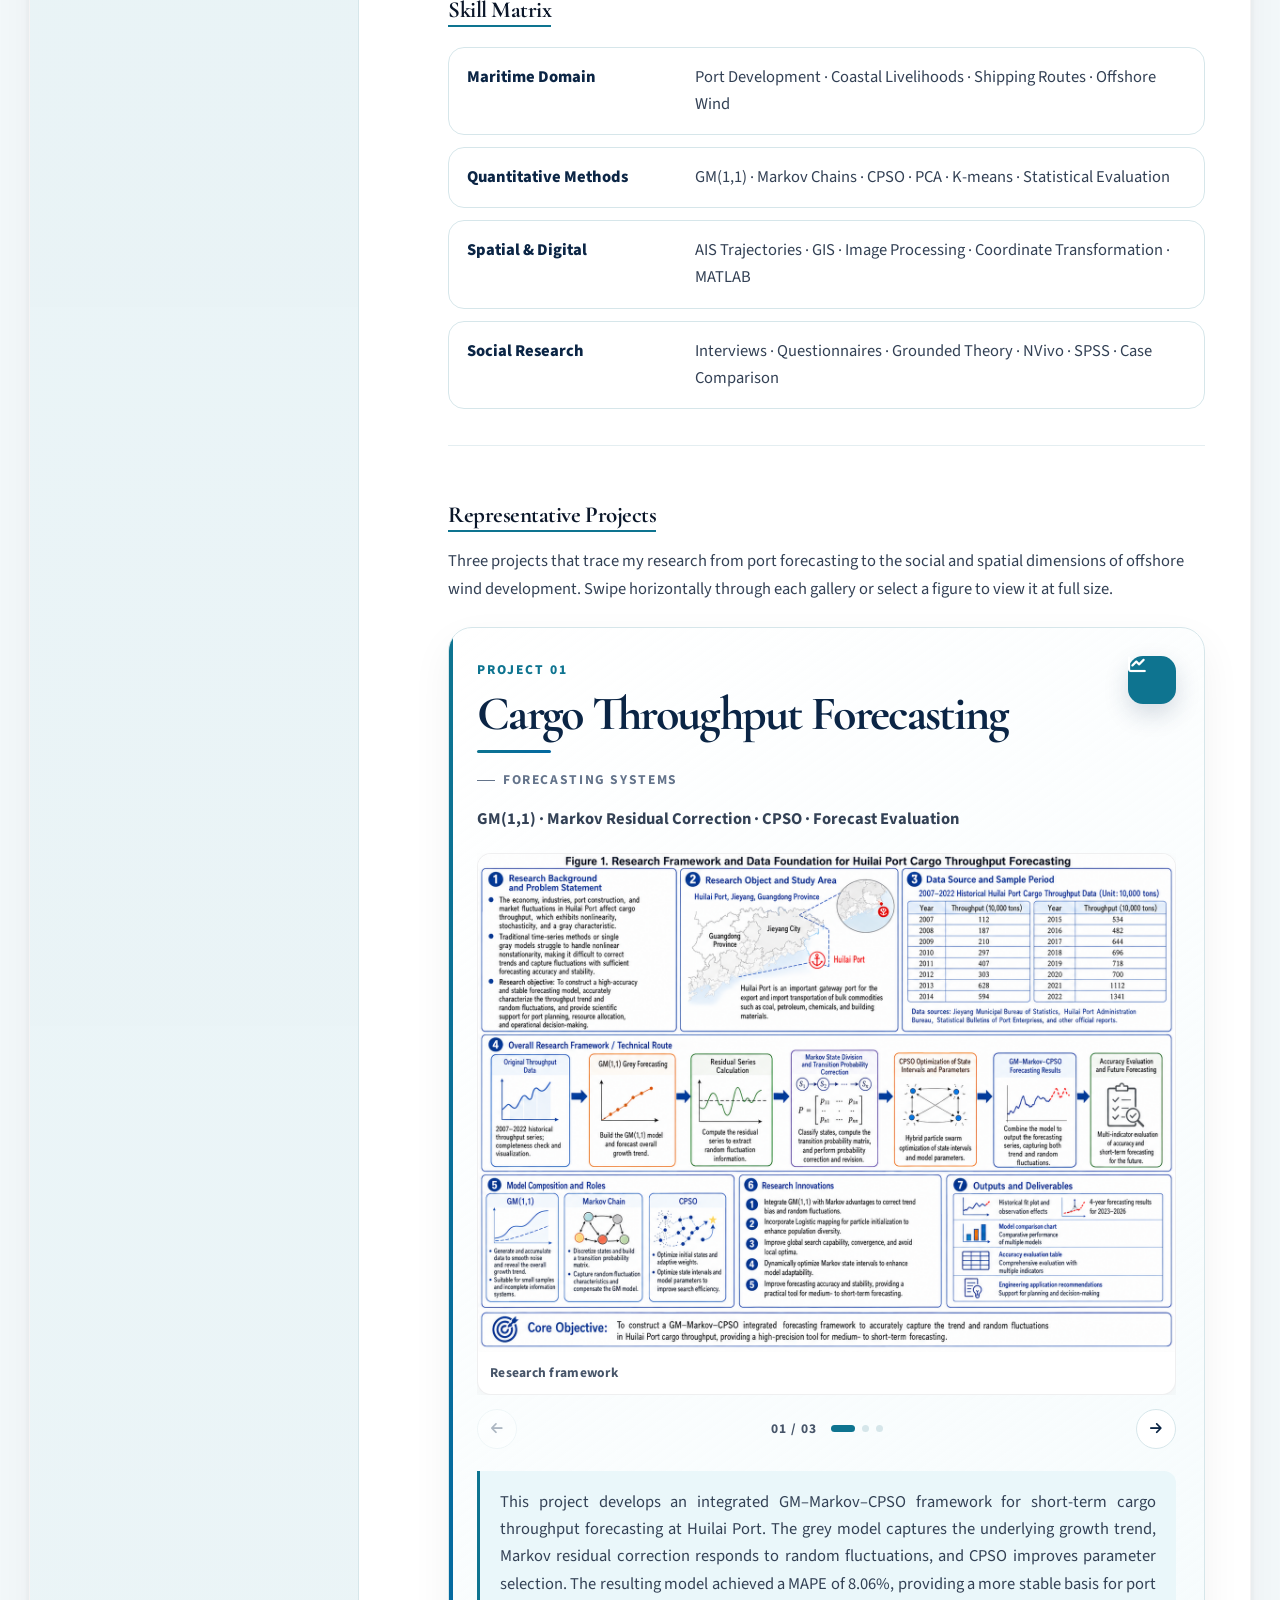
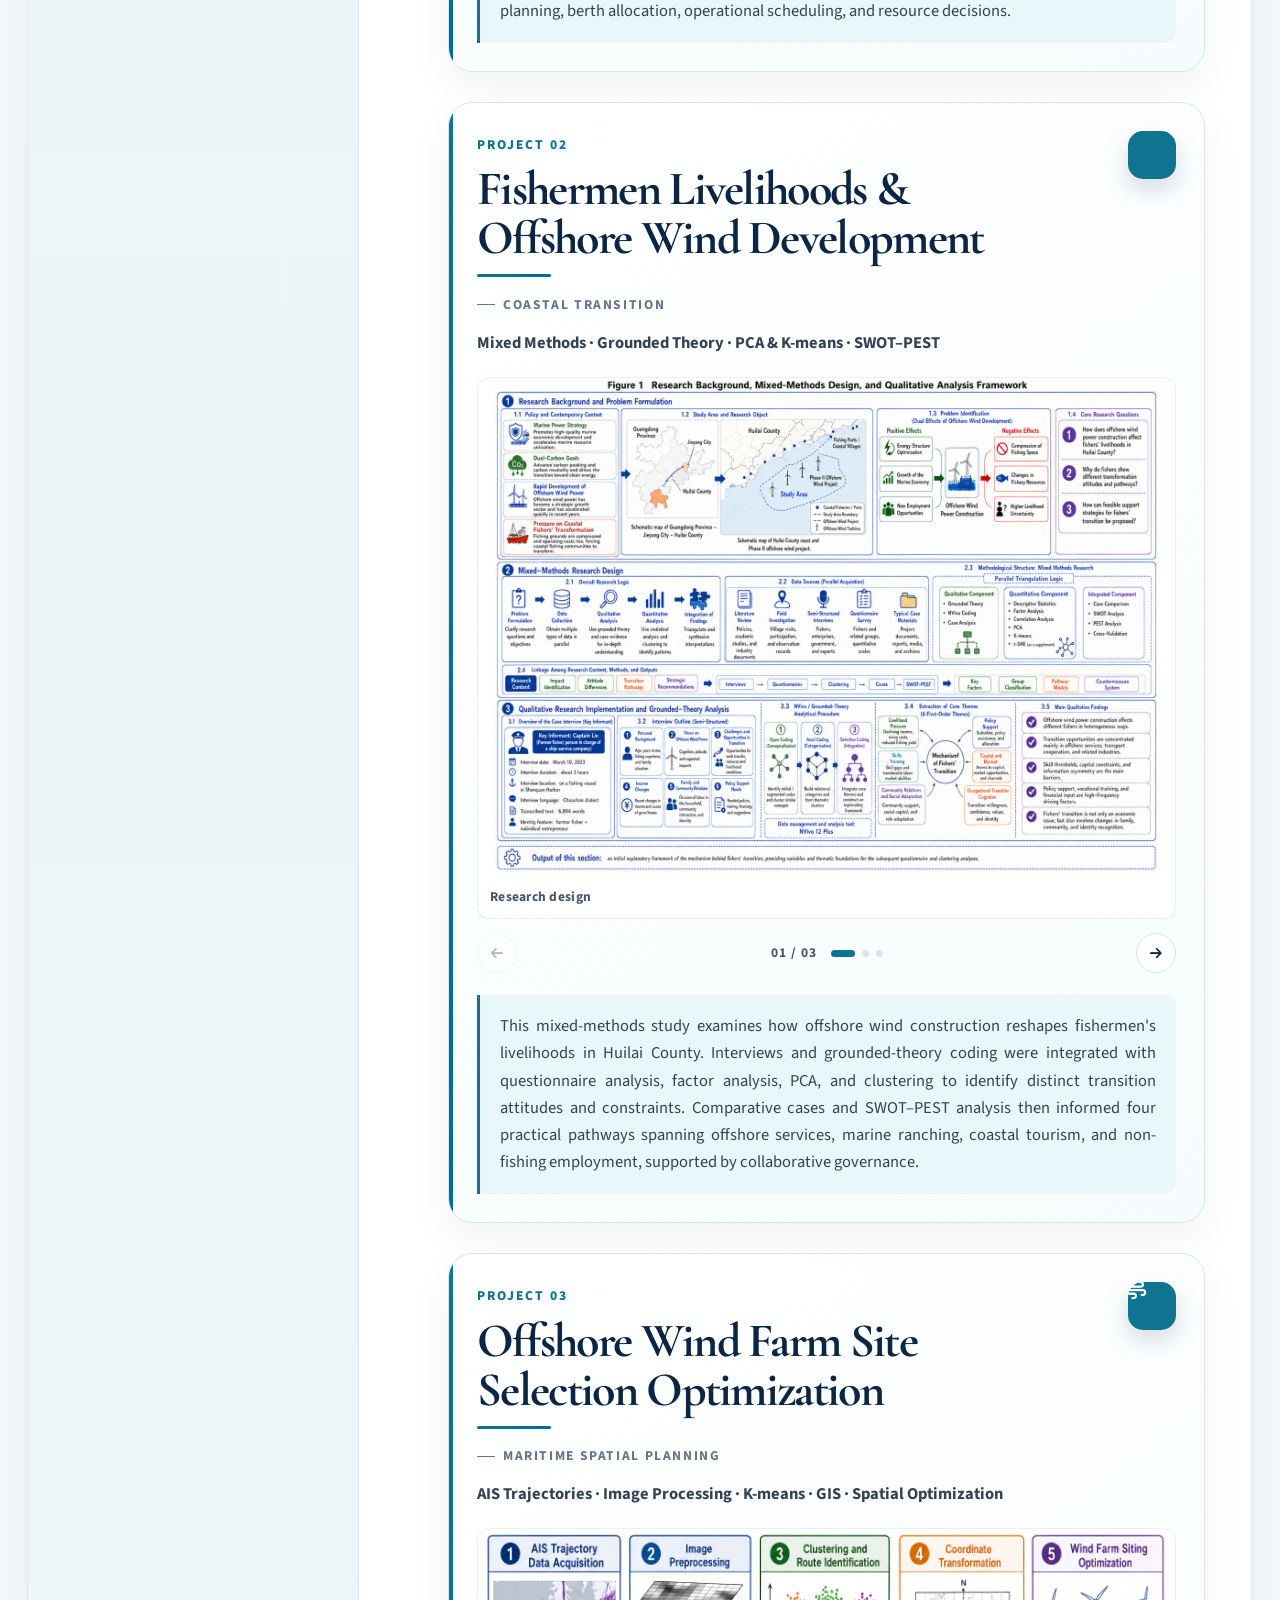
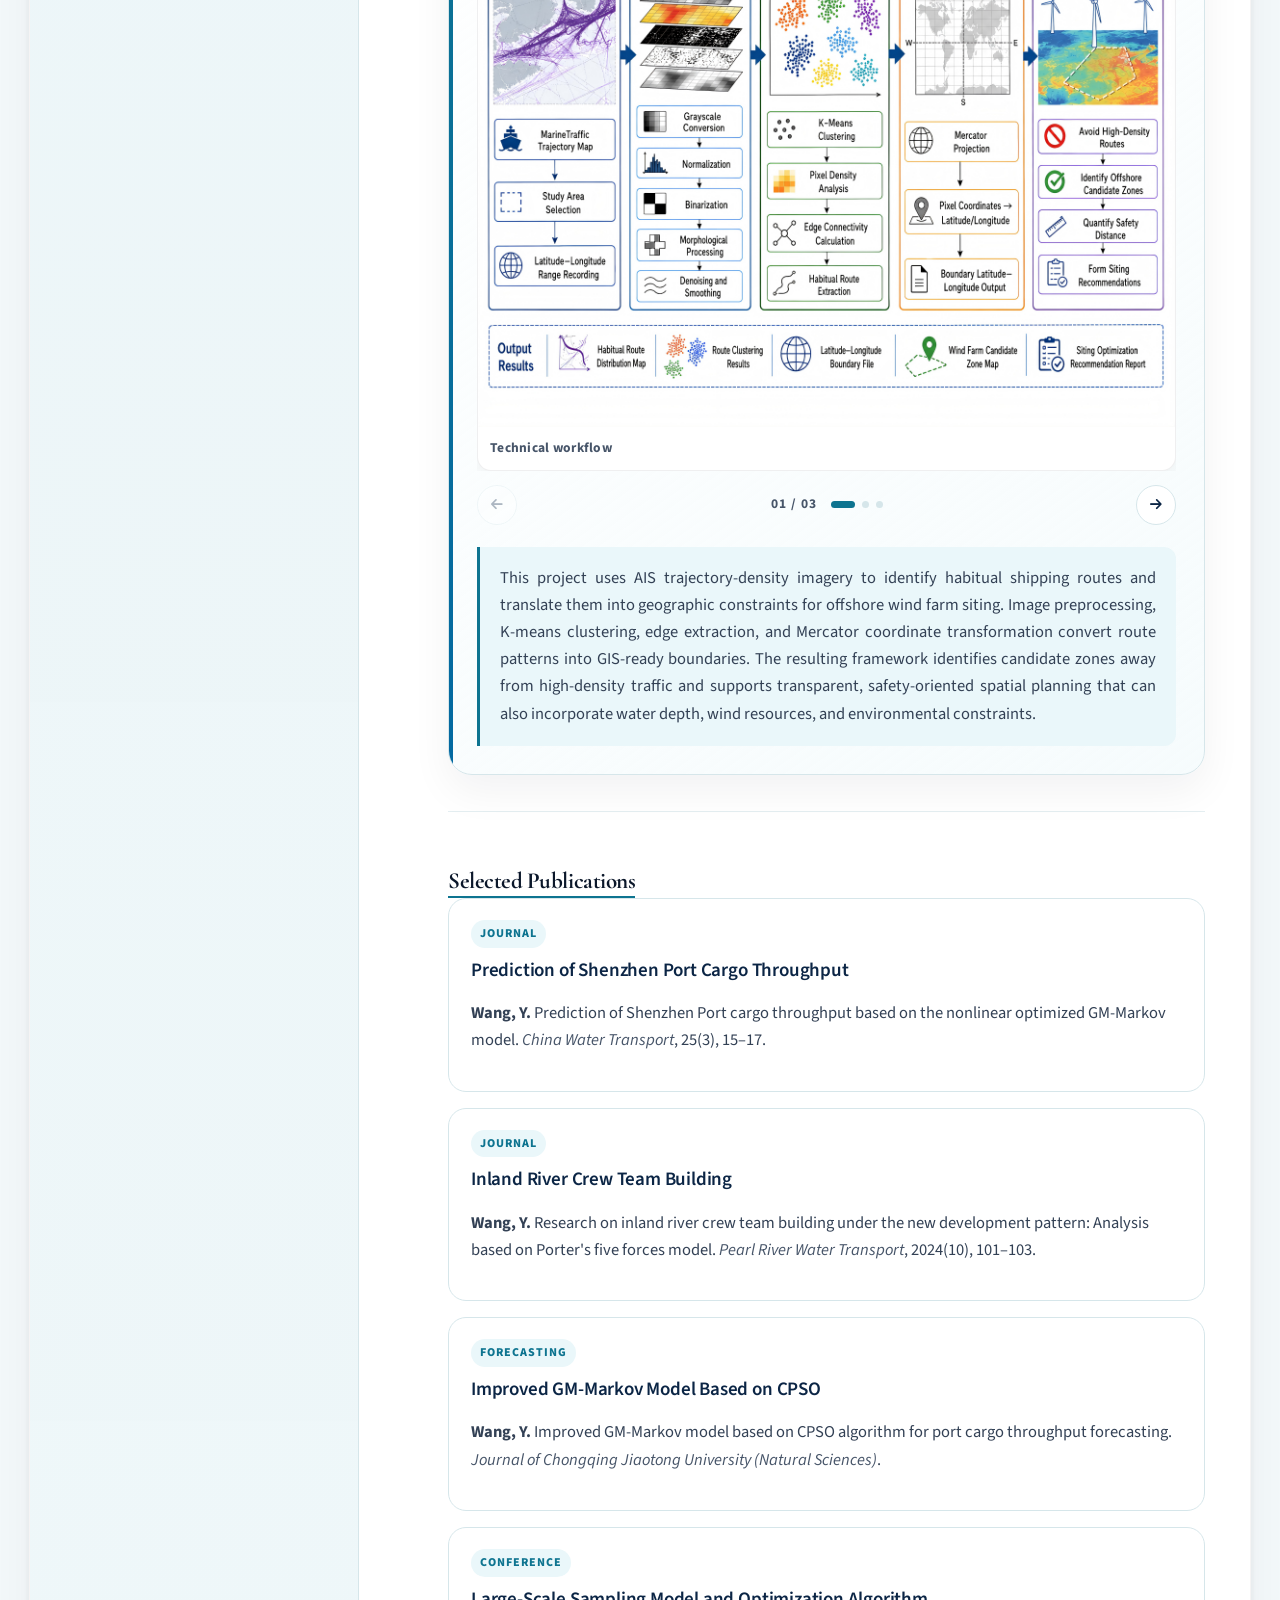
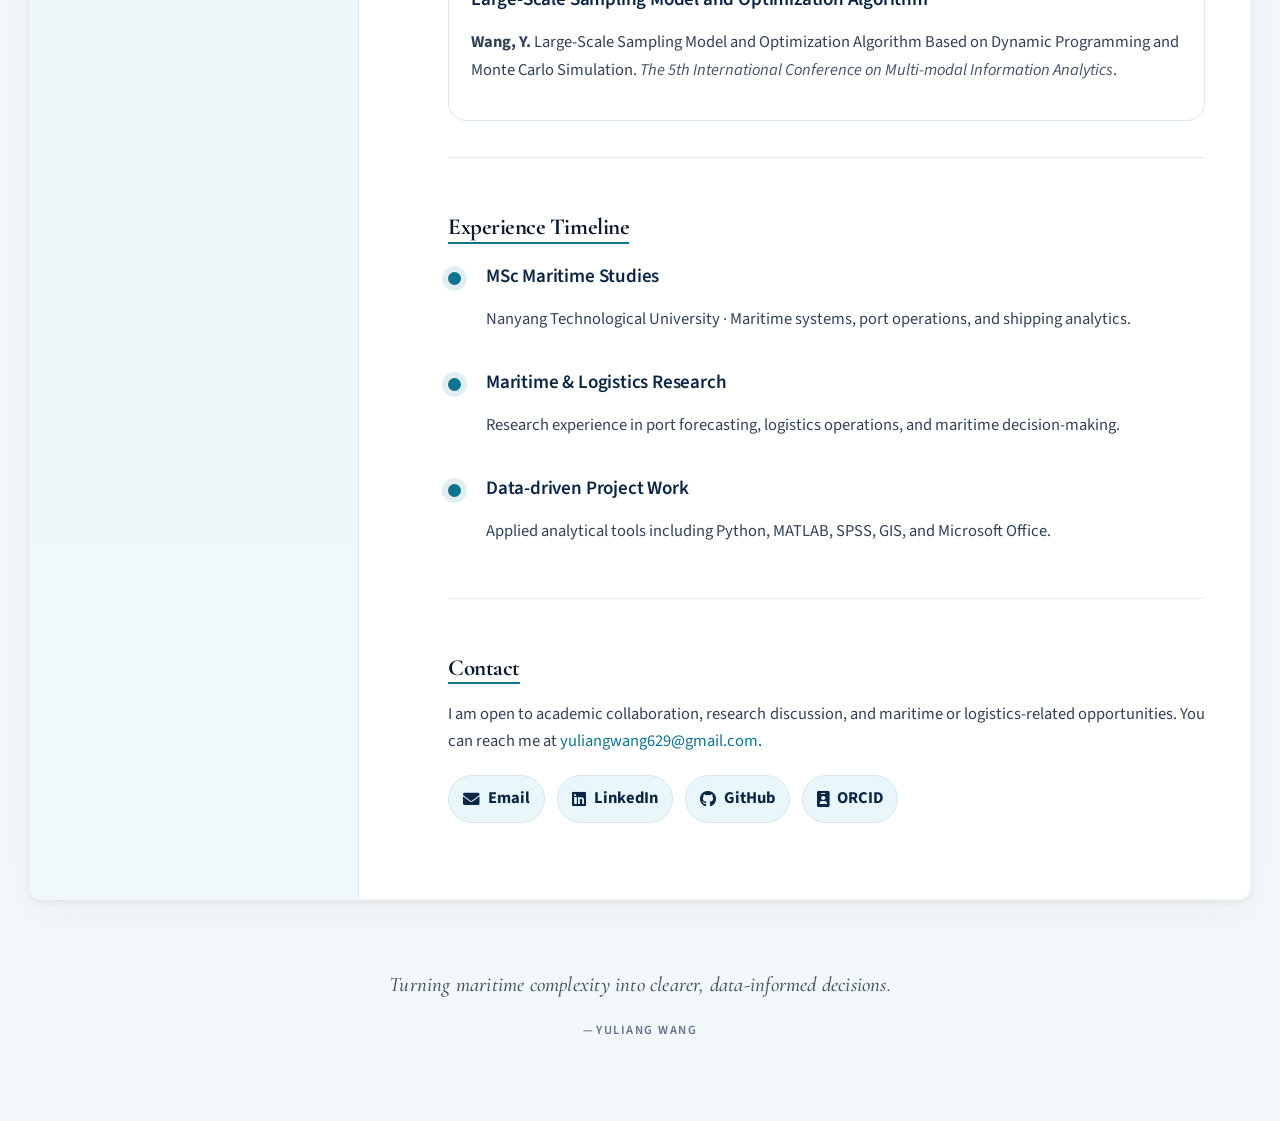
==== commit 826716da: "Add horizontal project image carousels" ====
--- a/index.html
+++ b/index.html
@@ -288,7 +288,7 @@
 
                 <p class="section-intro projects-intro">
                     Three projects that trace my research from port forecasting to the social and spatial dimensions
-                    of offshore wind development. Select any figure to view it at full size.
+                    of offshore wind development. Swipe horizontally through each gallery or select a figure to view it at full size.
                 </p>
 
                 <div class="featured-projects">
@@ -297,6 +297,7 @@
                             <div>
                                 <span class="project-index">Project 01</span>
                                 <h3 id="project-cargo-title">Cargo Throughput Forecasting</h3>
+                                <span class="project-category">Forecasting Systems</span>
                             </div>
                             <i class="fas fa-chart-line featured-project__icon" aria-hidden="true"></i>
                         </header>
@@ -332,6 +333,7 @@
                             <div>
                                 <span class="project-index">Project 02</span>
                                 <h3 id="project-fisher-title">Fishermen Livelihoods &amp; Offshore Wind Development</h3>
+                                <span class="project-category">Coastal Transition</span>
                             </div>
                             <i class="fas fa-people-group featured-project__icon" aria-hidden="true"></i>
                         </header>
@@ -367,6 +369,7 @@
                             <div>
                                 <span class="project-index">Project 03</span>
                                 <h3 id="project-site-title">Offshore Wind Farm Site Selection Optimization</h3>
+                                <span class="project-category">Maritime Spatial Planning</span>
                             </div>
                             <i class="fas fa-wind featured-project__icon" aria-hidden="true"></i>
                         </header>
--- a/style.css
+++ b/style.css
@@ -1680,16 +1680,32 @@
     align-items: flex-start;
     justify-content: space-between;
     gap: 24px;
+    margin-bottom: 2px;
 }
 
 .featured-project__header h3 {
-    margin: 5px 0 0;
+    position: relative;
+    max-width: 720px;
+    margin: 7px 0 10px;
+    padding-bottom: 14px;
     color: var(--text-heading);
     font-family: var(--font-display);
-    font-size: clamp(1.55rem, 2.8vw, 2.15rem);
+    font-size: clamp(1.9rem, 4vw, 3rem);
     font-weight: 700;
-    line-height: 1.15;
-    letter-spacing: var(--tracking-tight);
+    line-height: 1.02;
+    letter-spacing: -0.035em;
+    text-wrap: balance;
+}
+
+.featured-project__header h3::after {
+    content: "";
+    position: absolute;
+    bottom: 0;
+    left: 0;
+    width: 74px;
+    height: 3px;
+    border-radius: 999px;
+    background: linear-gradient(90deg, var(--accent), var(--link-hover));
 }
 
 .project-index {
@@ -1698,6 +1714,24 @@
     font-weight: 800;
     letter-spacing: 0.15em;
     text-transform: uppercase;
+}
+
+.project-category {
+    display: inline-flex;
+    align-items: center;
+    gap: 8px;
+    color: var(--text-muted);
+    font-size: var(--text-xs);
+    font-weight: 700;
+    letter-spacing: 0.12em;
+    text-transform: uppercase;
+}
+
+.project-category::before {
+    content: "";
+    width: 18px;
+    height: 1px;
+    background: currentColor;
 }
 
 .featured-project__icon {
@@ -1722,13 +1756,28 @@
 }
 
 .project-gallery {
-    display: grid;
-    grid-template-columns: repeat(3, minmax(0, 1fr));
-    gap: 12px;
+    display: flex;
+    gap: 18px;
+    overflow-x: auto;
+    overscroll-behavior-x: contain;
+    scroll-behavior: smooth;
+    scroll-snap-type: x mandatory;
+    scrollbar-width: none;
+    touch-action: pan-x pan-y;
+    cursor: grab;
+}
+
+.project-gallery::-webkit-scrollbar {
+    display: none;
+}
+
+.project-gallery:active {
+    cursor: grabbing;
 }
 
 .project-figure {
-    min-width: 0;
+    flex: 0 0 100%;
+    min-width: 100%;
     padding: 0;
     overflow: hidden;
     border: 1px solid var(--media-border);
@@ -1738,12 +1787,13 @@
     cursor: zoom-in;
     font: inherit;
     text-align: left;
+    scroll-snap-align: start;
+    scroll-snap-stop: always;
     box-shadow: 0 8px 22px var(--shadow-sm);
     transition: transform 0.2s ease, border-color 0.2s ease, box-shadow 0.2s ease;
 }
 
 .project-figure:hover {
-    transform: translateY(-3px);
     border-color: var(--accent);
     box-shadow: 0 12px 30px var(--shadow-md);
 }
@@ -1751,8 +1801,8 @@
 .project-figure img {
     display: block;
     width: 100%;
-    aspect-ratio: 4 / 3;
-    object-fit: cover;
+    aspect-ratio: 1.4 / 1;
+    object-fit: contain;
     object-position: top center;
     background: #fff;
 }
@@ -1764,6 +1814,82 @@
     font-size: var(--text-xs);
     font-weight: 700;
     letter-spacing: 0.02em;
+}
+
+.project-carousel-controls {
+    display: grid;
+    grid-template-columns: auto 1fr auto;
+    align-items: center;
+    gap: 16px;
+    margin-top: 14px;
+}
+
+.project-carousel-arrow {
+    display: inline-grid;
+    width: 40px;
+    height: 40px;
+    padding: 0;
+    place-items: center;
+    border: 1px solid var(--border);
+    border-radius: 50%;
+    background: var(--bg-surface);
+    color: var(--text-heading);
+    cursor: pointer;
+    transition: color 0.2s ease, border-color 0.2s ease, transform 0.2s ease, opacity 0.2s ease;
+}
+
+.project-carousel-arrow:hover:not(:disabled) {
+    color: var(--link-hover);
+    border-color: var(--accent);
+    transform: translateX(-2px);
+}
+
+.project-carousel-arrow--next:hover:not(:disabled) {
+    transform: translateX(2px);
+}
+
+.project-carousel-arrow:disabled {
+    cursor: default;
+    opacity: 0.32;
+}
+
+.project-carousel-progress {
+    display: flex;
+    align-items: center;
+    justify-content: center;
+    gap: 12px;
+}
+
+.project-carousel-count {
+    min-width: 48px;
+    color: var(--text-secondary);
+    font-size: var(--text-xs);
+    font-variant-numeric: tabular-nums;
+    font-weight: 700;
+    letter-spacing: 0.08em;
+}
+
+.project-carousel-dots {
+    display: flex;
+    align-items: center;
+    gap: 7px;
+}
+
+.project-carousel-dot {
+    width: 7px;
+    height: 7px;
+    padding: 0;
+    border: 0;
+    border-radius: 50%;
+    background: var(--border);
+    cursor: pointer;
+    transition: width 0.2s ease, border-radius 0.2s ease, background-color 0.2s ease;
+}
+
+.project-carousel-dot.is-active {
+    width: 24px;
+    border-radius: 999px;
+    background: var(--accent);
 }
 
 .project-summary {
@@ -1939,14 +2065,6 @@
         margin: 0 auto;
     }
 
-    .project-gallery {
-        grid-template-columns: 1fr;
-    }
-
-    .project-figure img {
-        aspect-ratio: 16 / 9;
-        object-fit: contain;
-    }
 }
 
 @media (max-width: 640px) {
@@ -1970,6 +2088,18 @@
 
     .featured-project__icon {
         display: none;
+    }
+
+    .featured-project__header h3 {
+        font-size: clamp(1.8rem, 9vw, 2.35rem);
+    }
+
+    .project-figure img {
+        aspect-ratio: 1.25 / 1;
+    }
+
+    .project-carousel-controls {
+        gap: 10px;
     }
 
     .project-summary {
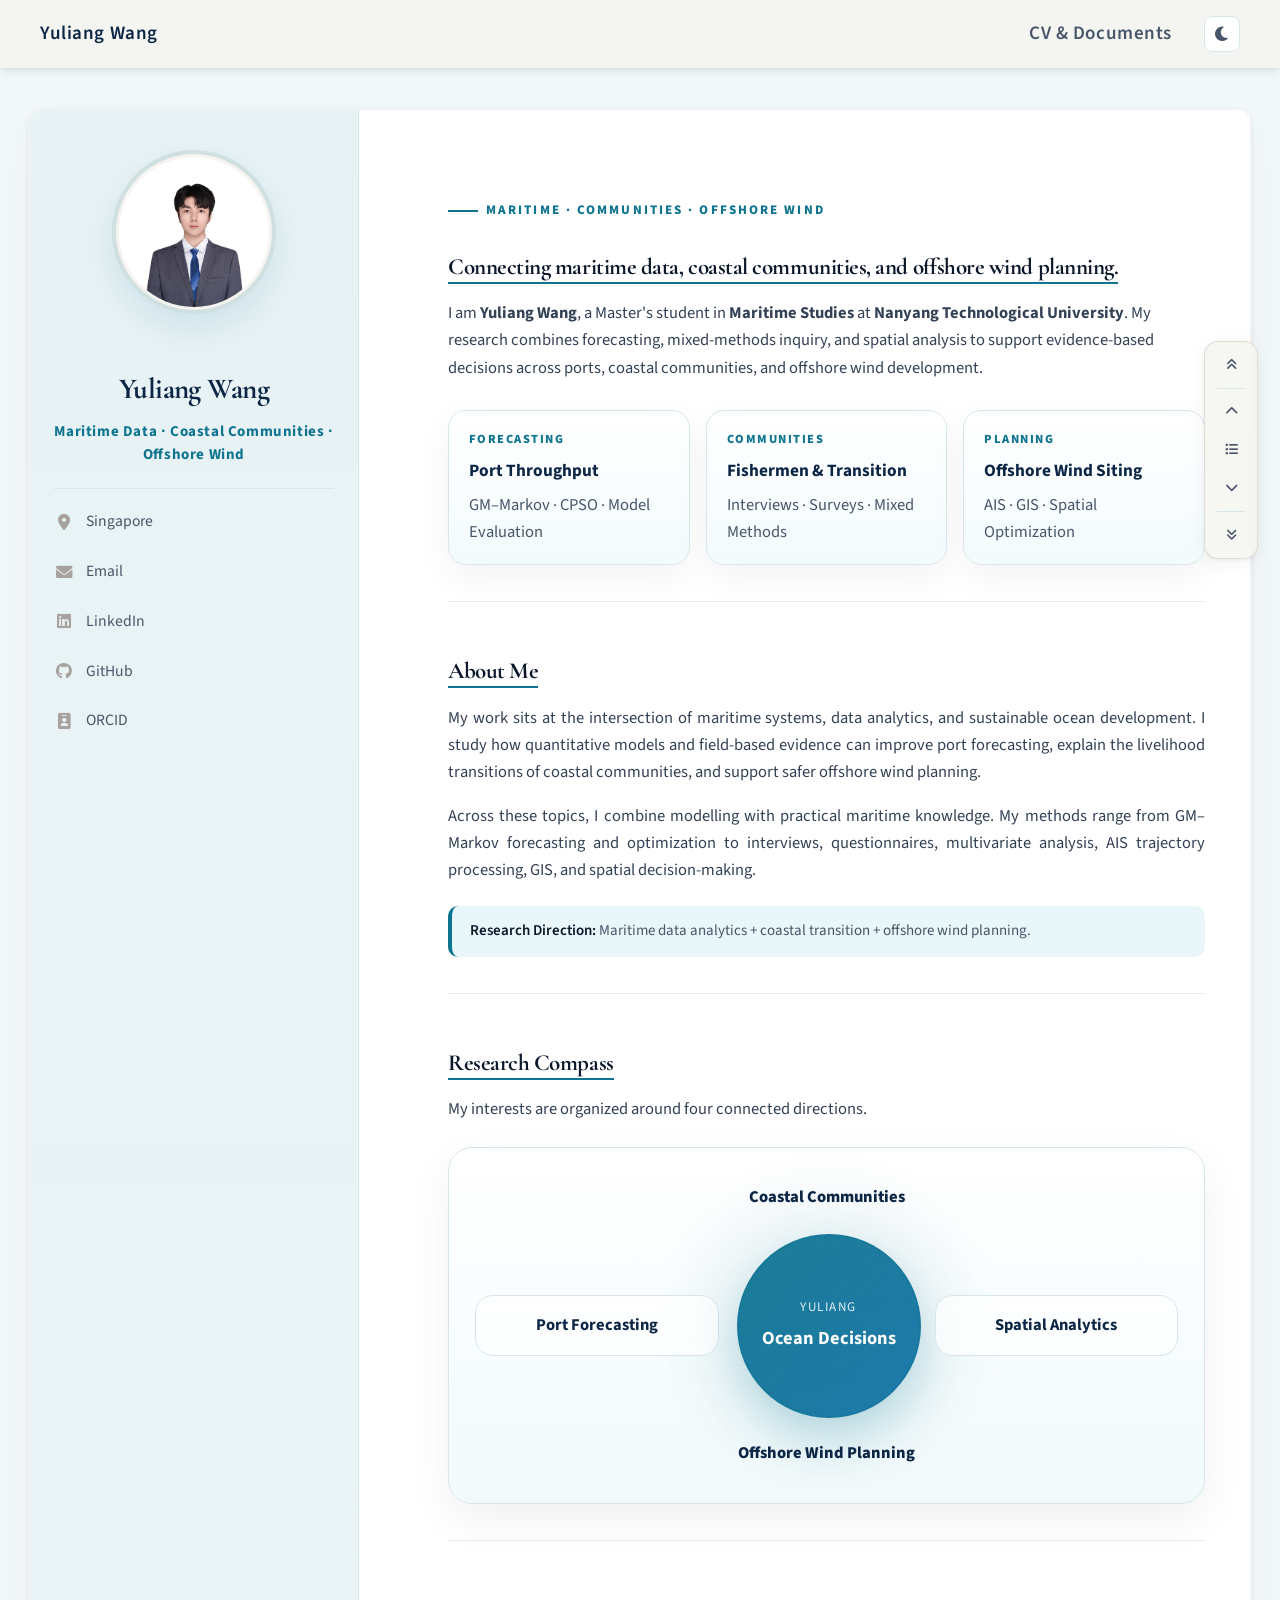
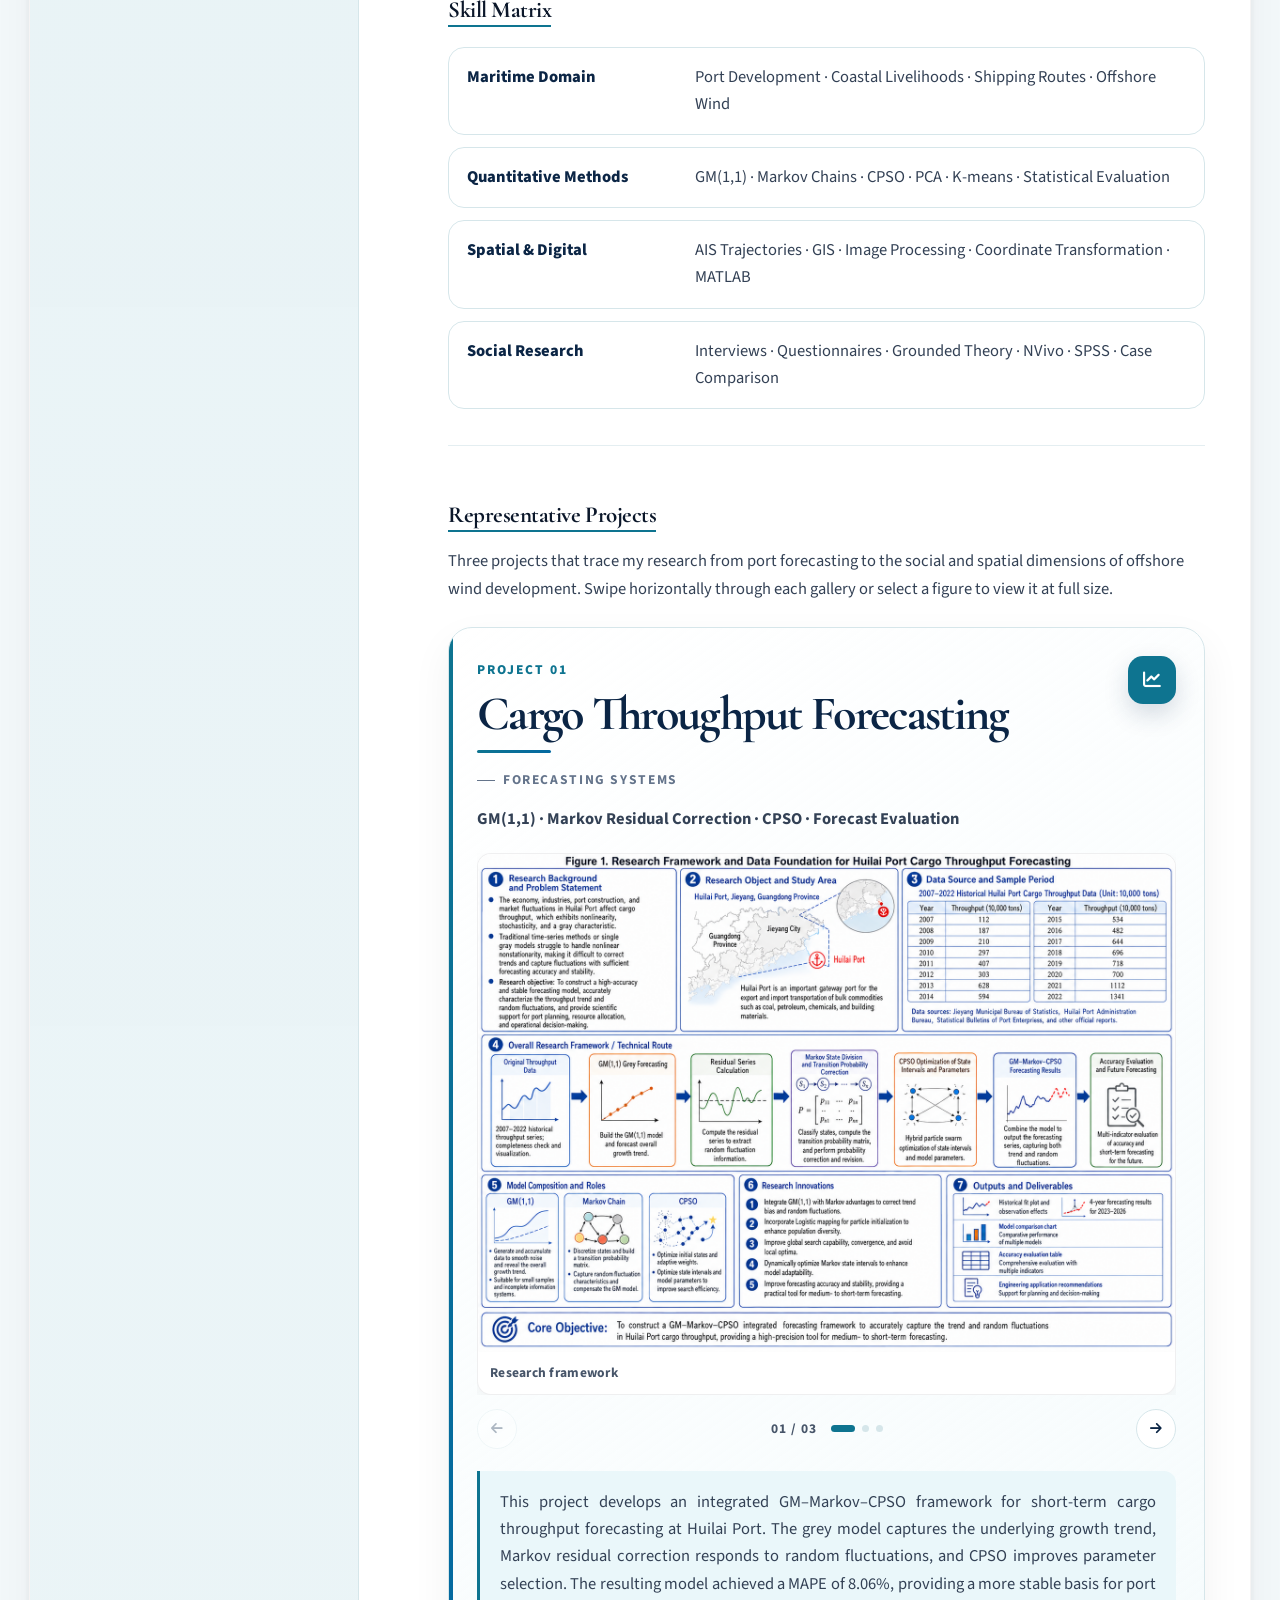
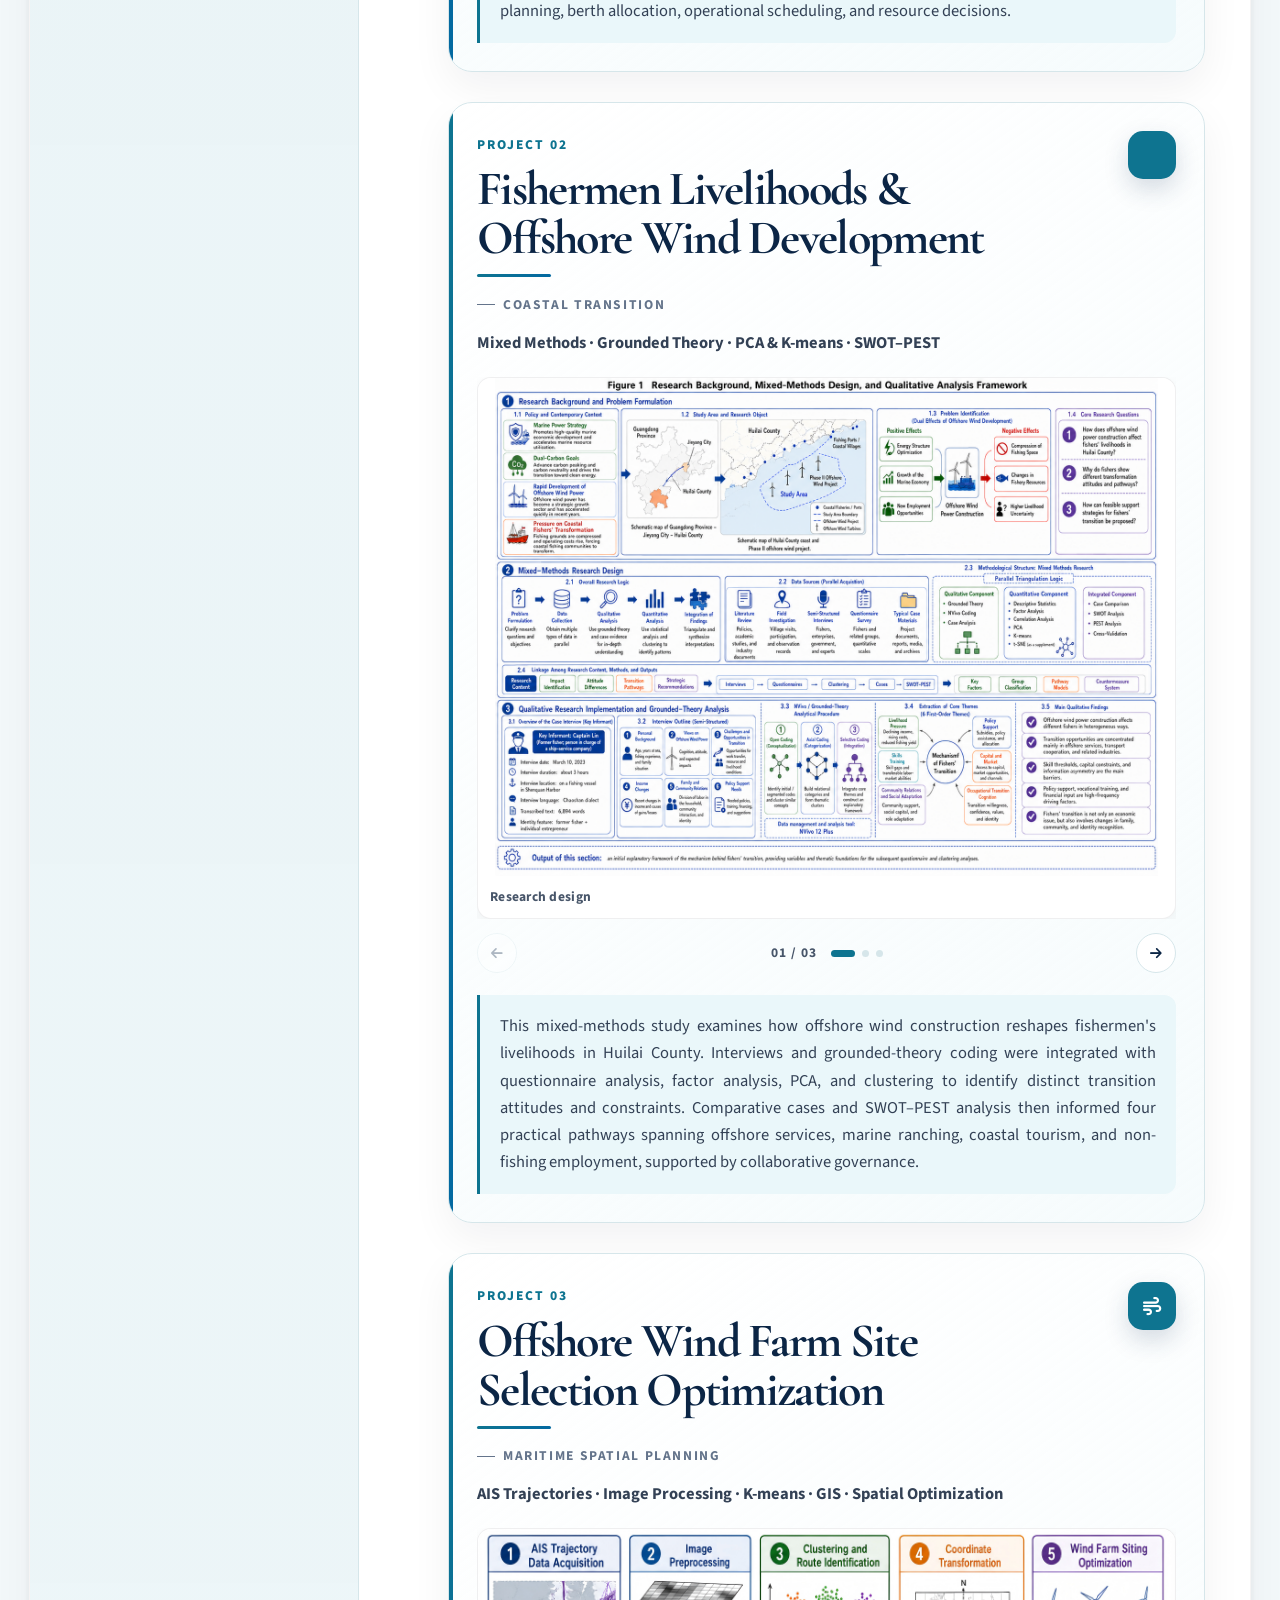
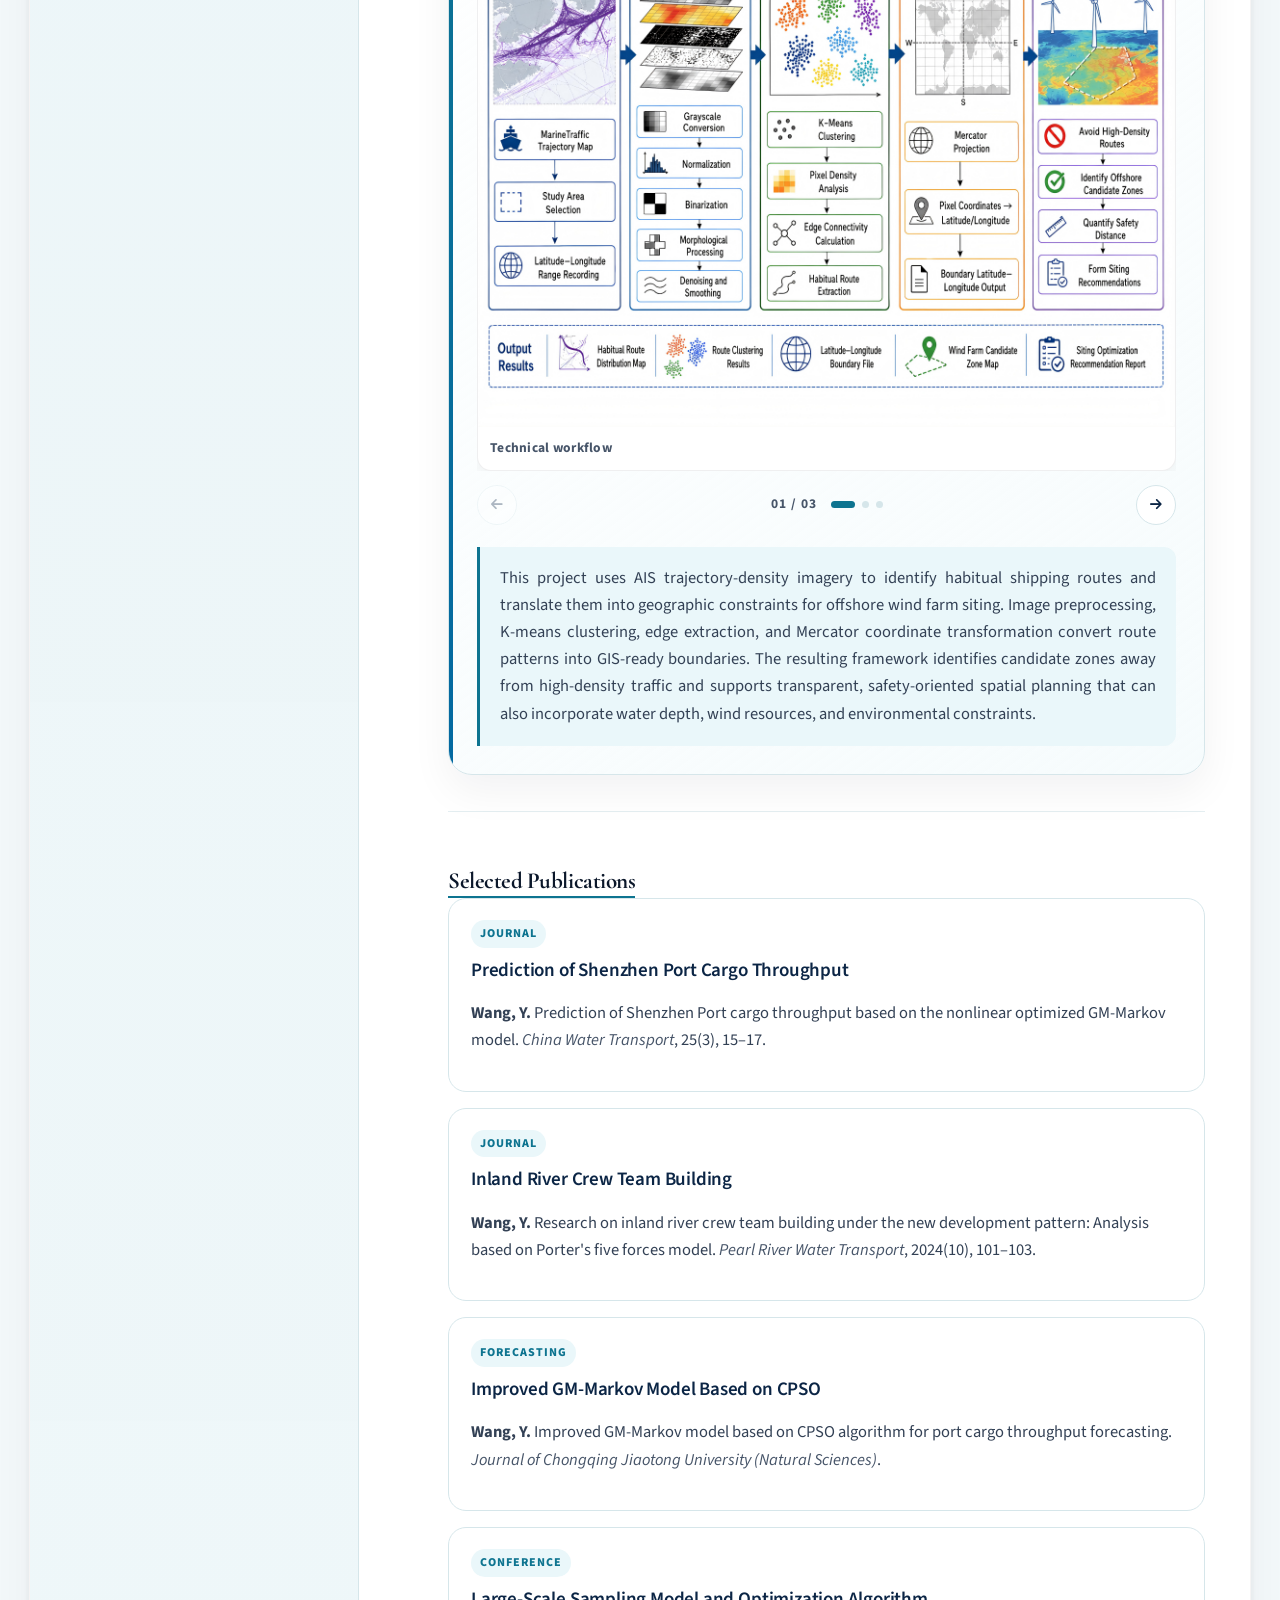
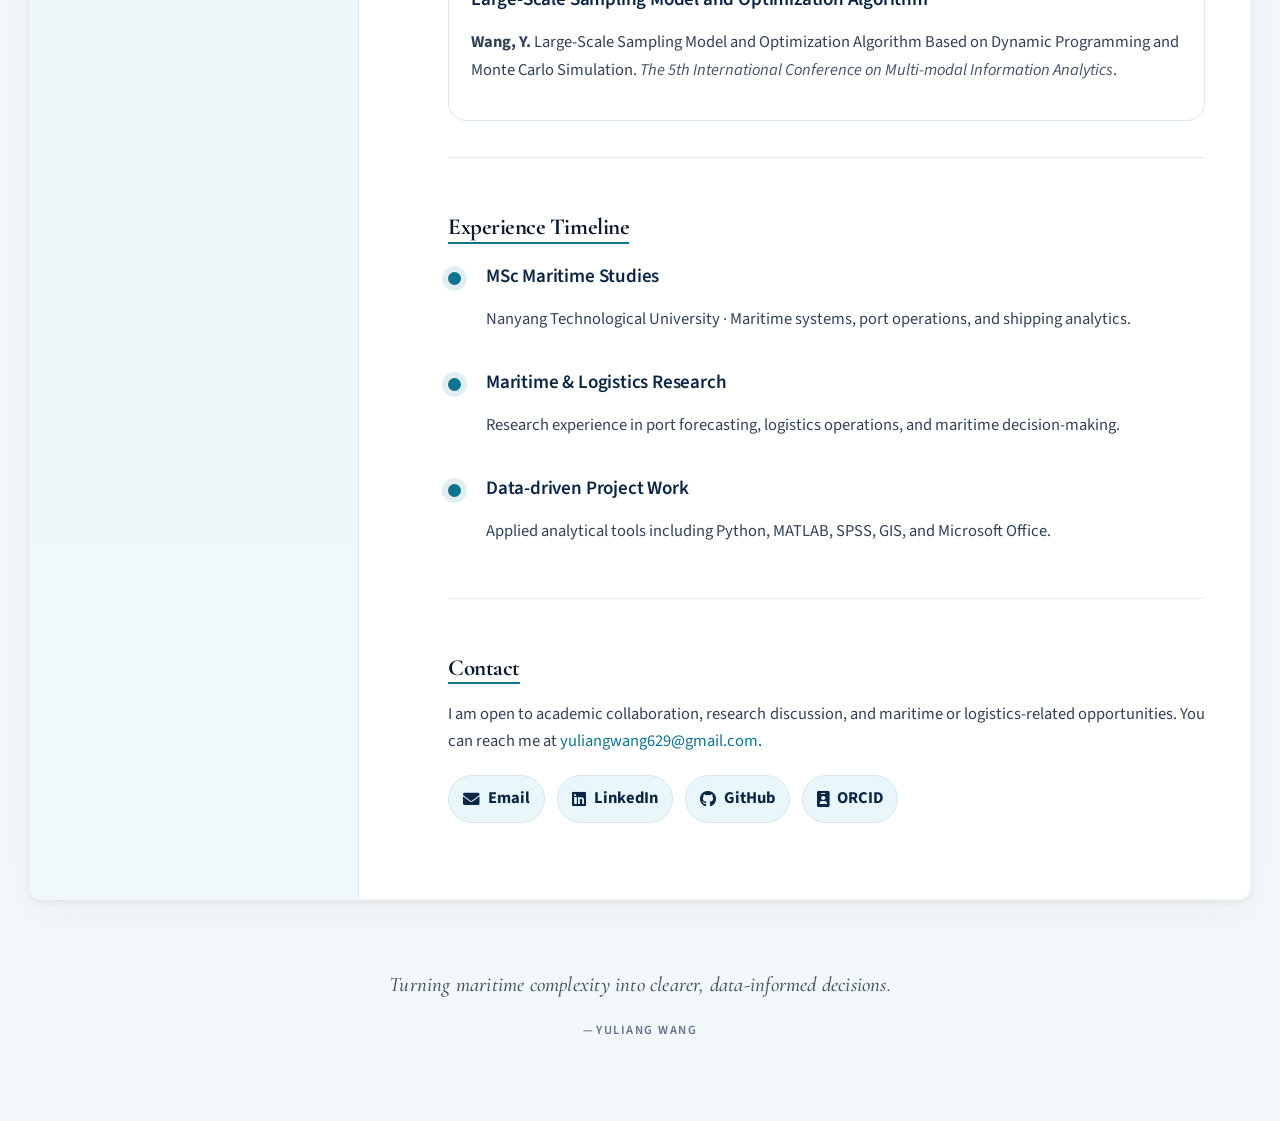
==== commit fb5c342b: "Fix dark theme and project icon alignment" ====
--- a/index.html
+++ b/index.html
@@ -299,7 +299,9 @@
                                 <h3 id="project-cargo-title">Cargo Throughput Forecasting</h3>
                                 <span class="project-category">Forecasting Systems</span>
                             </div>
-                            <i class="fas fa-chart-line featured-project__icon" aria-hidden="true"></i>
+                            <span class="featured-project__icon" aria-hidden="true">
+                                <i class="fas fa-chart-line"></i>
+                            </span>
                         </header>
 
                         <p class="project-tags">GM(1,1) · Markov Residual Correction · CPSO · Forecast Evaluation</p>
@@ -335,7 +337,9 @@
                                 <h3 id="project-fisher-title">Fishermen Livelihoods &amp; Offshore Wind Development</h3>
                                 <span class="project-category">Coastal Transition</span>
                             </div>
-                            <i class="fas fa-people-group featured-project__icon" aria-hidden="true"></i>
+                            <span class="featured-project__icon" aria-hidden="true">
+                                <i class="fas fa-people-group"></i>
+                            </span>
                         </header>
 
                         <p class="project-tags">Mixed Methods · Grounded Theory · PCA &amp; K-means · SWOT–PEST</p>
@@ -371,7 +375,9 @@
                                 <h3 id="project-site-title">Offshore Wind Farm Site Selection Optimization</h3>
                                 <span class="project-category">Maritime Spatial Planning</span>
                             </div>
-                            <i class="fas fa-wind featured-project__icon" aria-hidden="true"></i>
+                            <span class="featured-project__icon" aria-hidden="true">
+                                <i class="fas fa-wind"></i>
+                            </span>
                         </header>
 
                         <p class="project-tags">AIS Trajectories · Image Processing · K-means · GIS · Spatial Optimization</p>
--- a/style.css
+++ b/style.css
@@ -1378,7 +1378,6 @@
    Maritime Data Dashboard · Academic Portfolio
    ========================================================= */
 
-:root,
 [data-theme="light"] {
     --bg-base: #F3F8FA;
     --bg-surface: #FFFFFF;
@@ -1747,6 +1746,12 @@
     box-shadow: 0 10px 24px rgba(30, 58, 95, 0.18);
 }
 
+.featured-project__icon i {
+    display: block;
+    margin: 0;
+    line-height: 1;
+}
+
 .project-tags {
     margin: 14px 0 20px;
     color: var(--accent);
@@ -2047,6 +2052,21 @@
     background: rgba(38, 35, 32, 0.85);
 }
 
+[data-theme="dark"] .left-column {
+    background: linear-gradient(180deg, rgba(32, 30, 28, 0.98), rgba(38, 35, 32, 0.94));
+}
+
+[data-theme="dark"] .project-summary,
+[data-theme="dark"] .project-carousel-arrow,
+[data-theme="dark"] .contact-buttons a {
+    background: var(--bg-callout);
+}
+
+[data-theme="dark"] .project-figure,
+[data-theme="dark"] .project-figure span {
+    background: var(--bg-surface);
+}
+
 /* Responsive */
 @media (max-width: 980px) {
     .dashboard-grid {
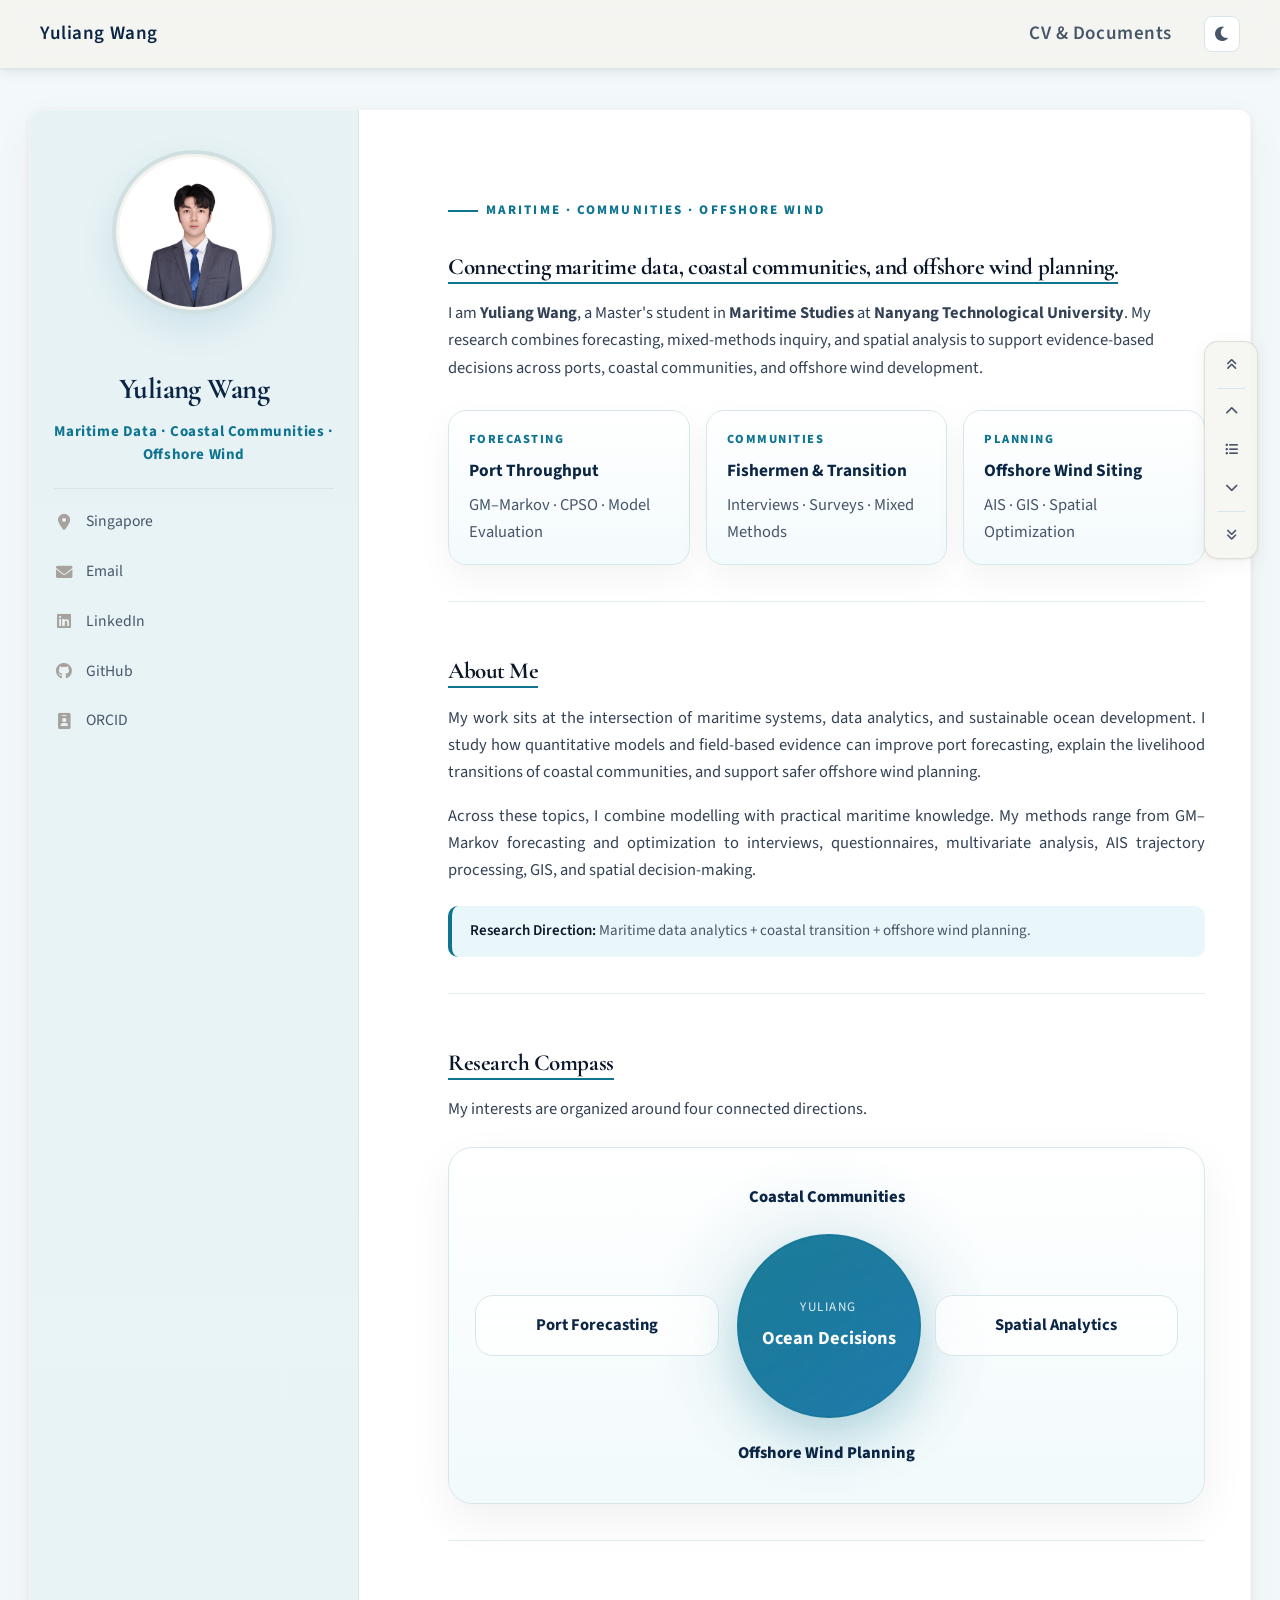
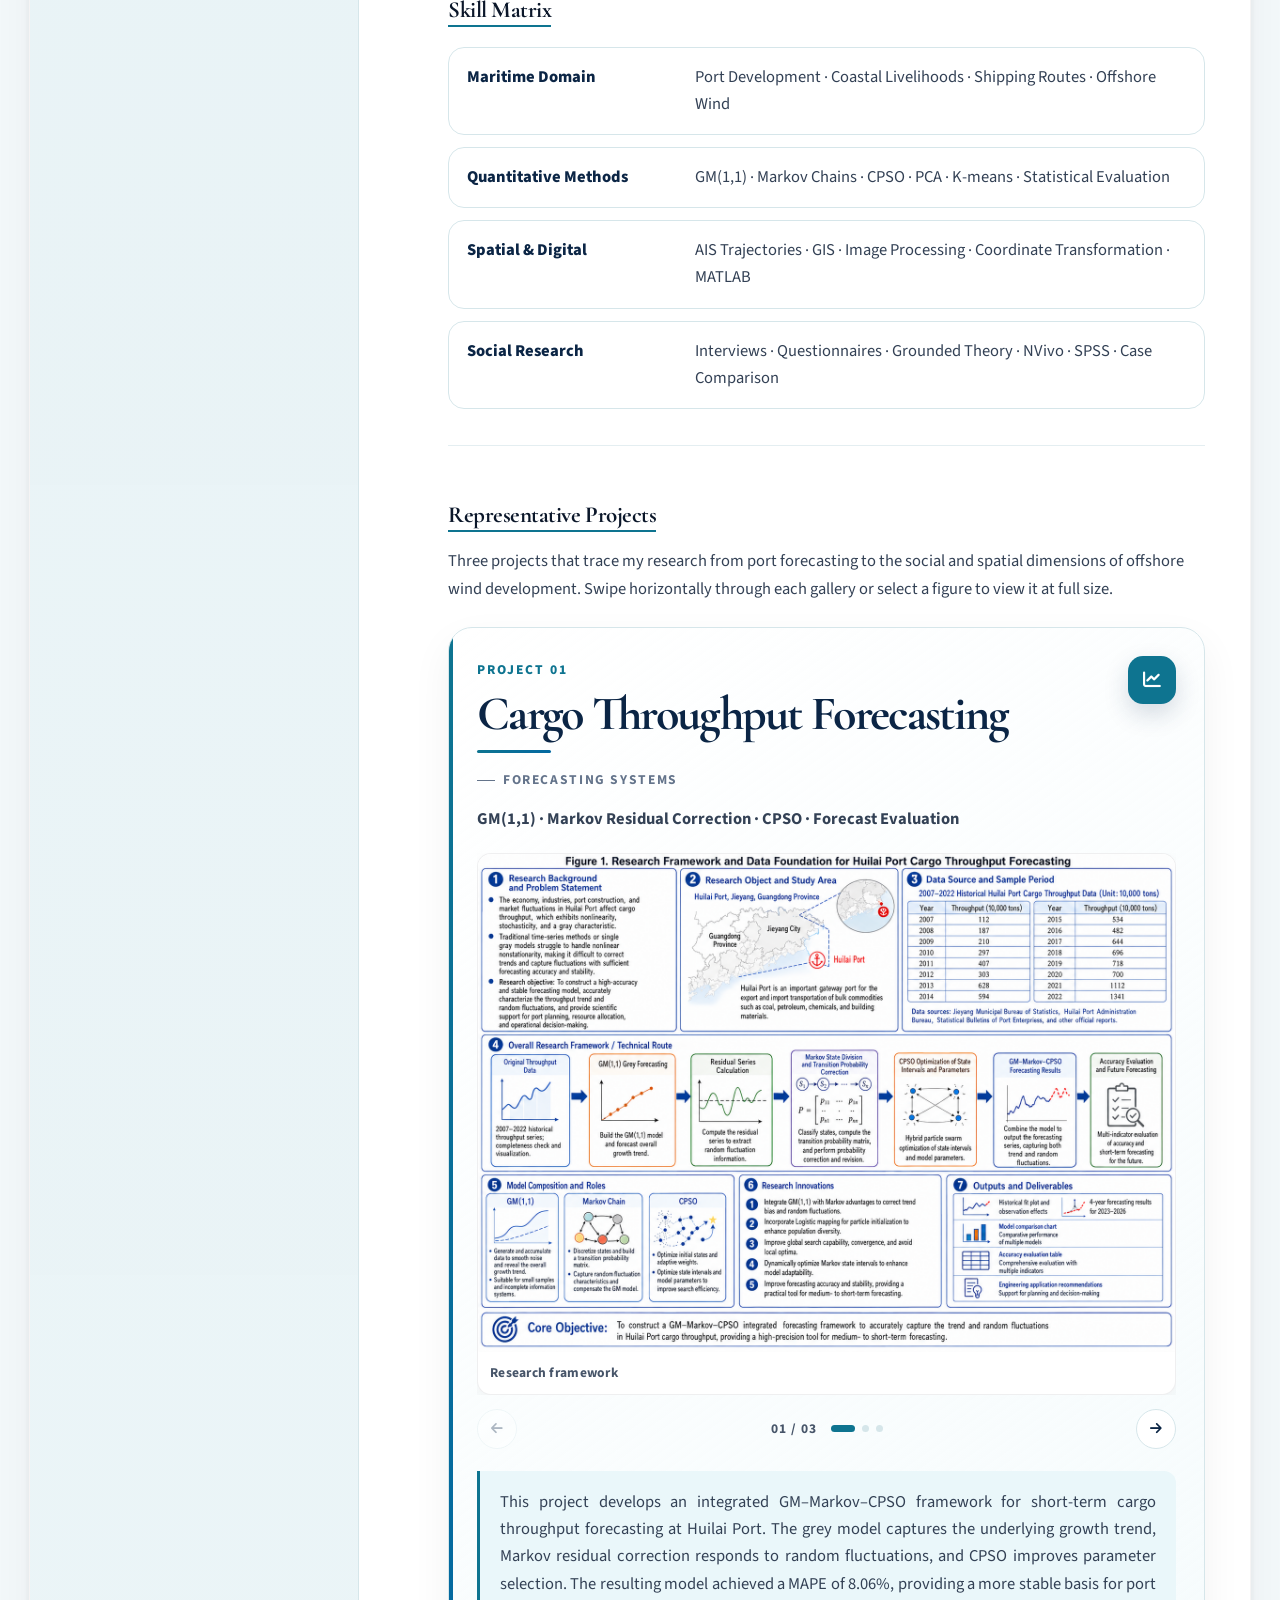
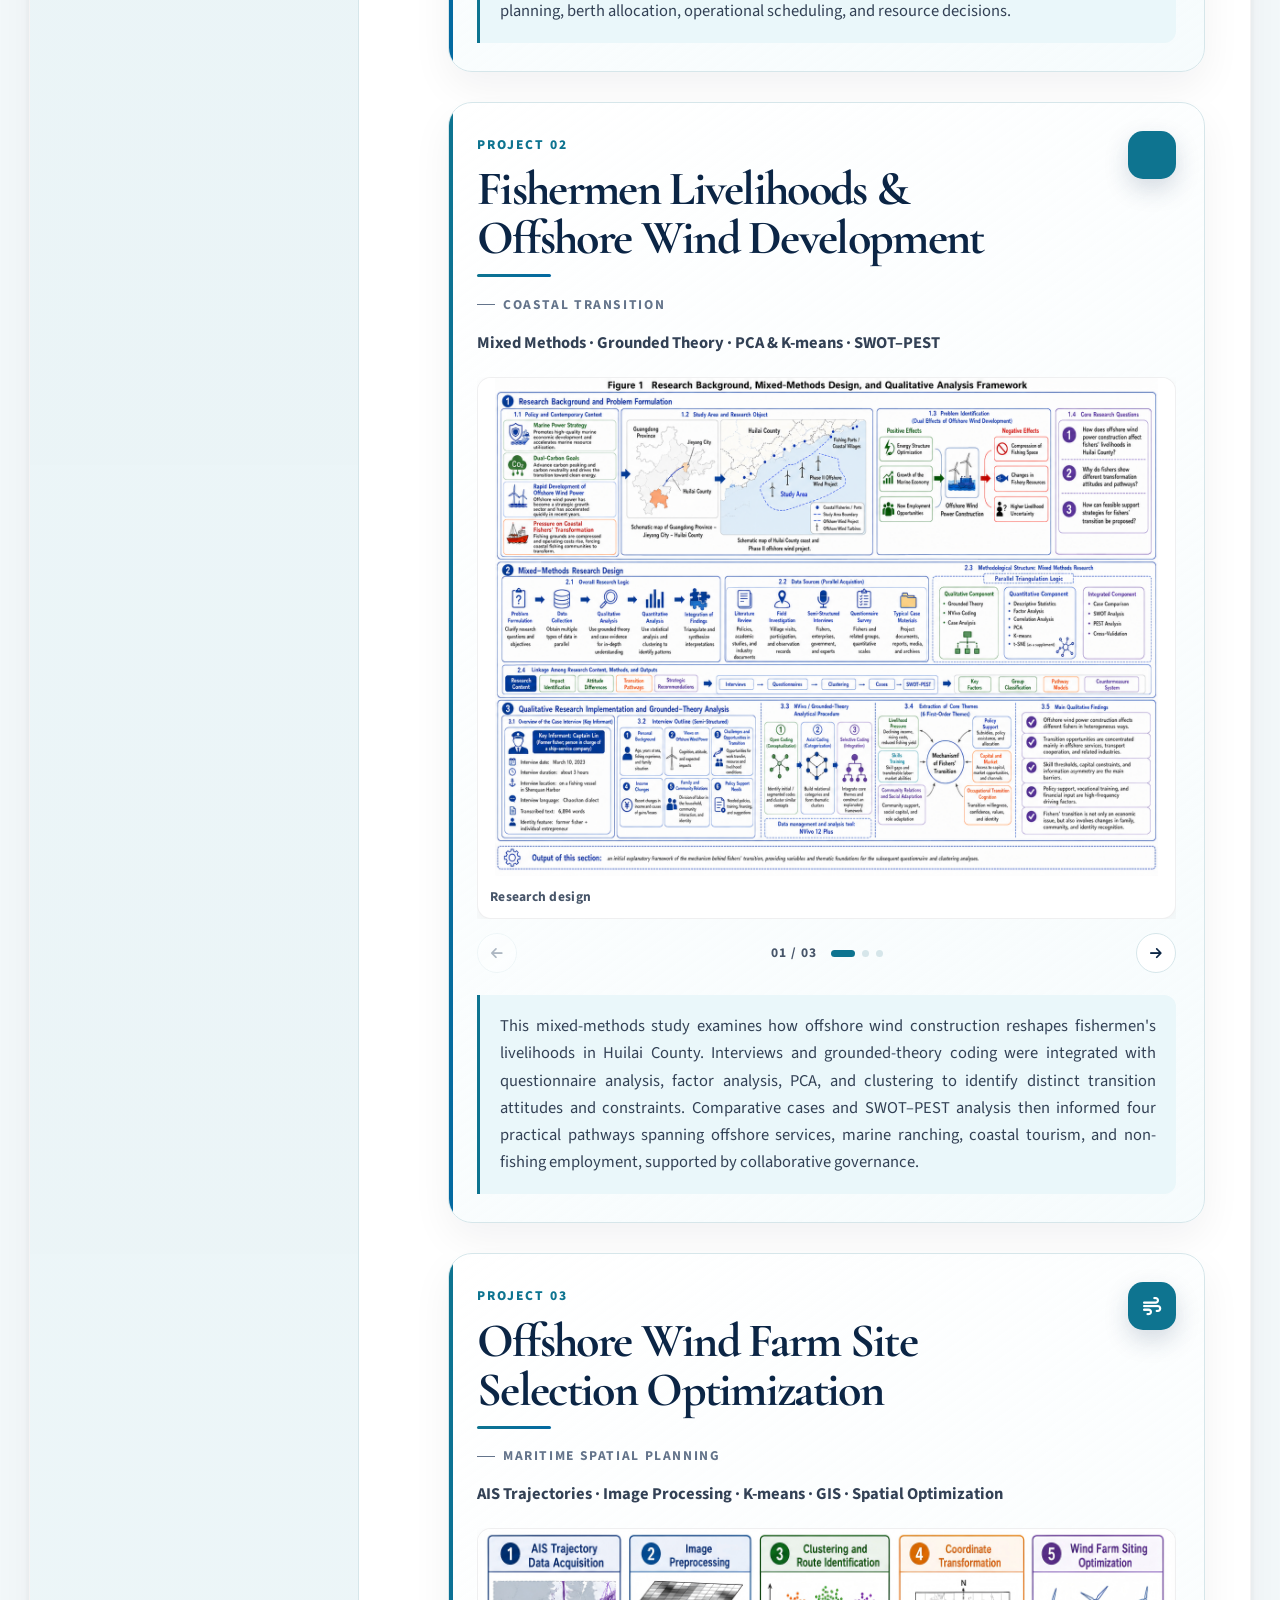
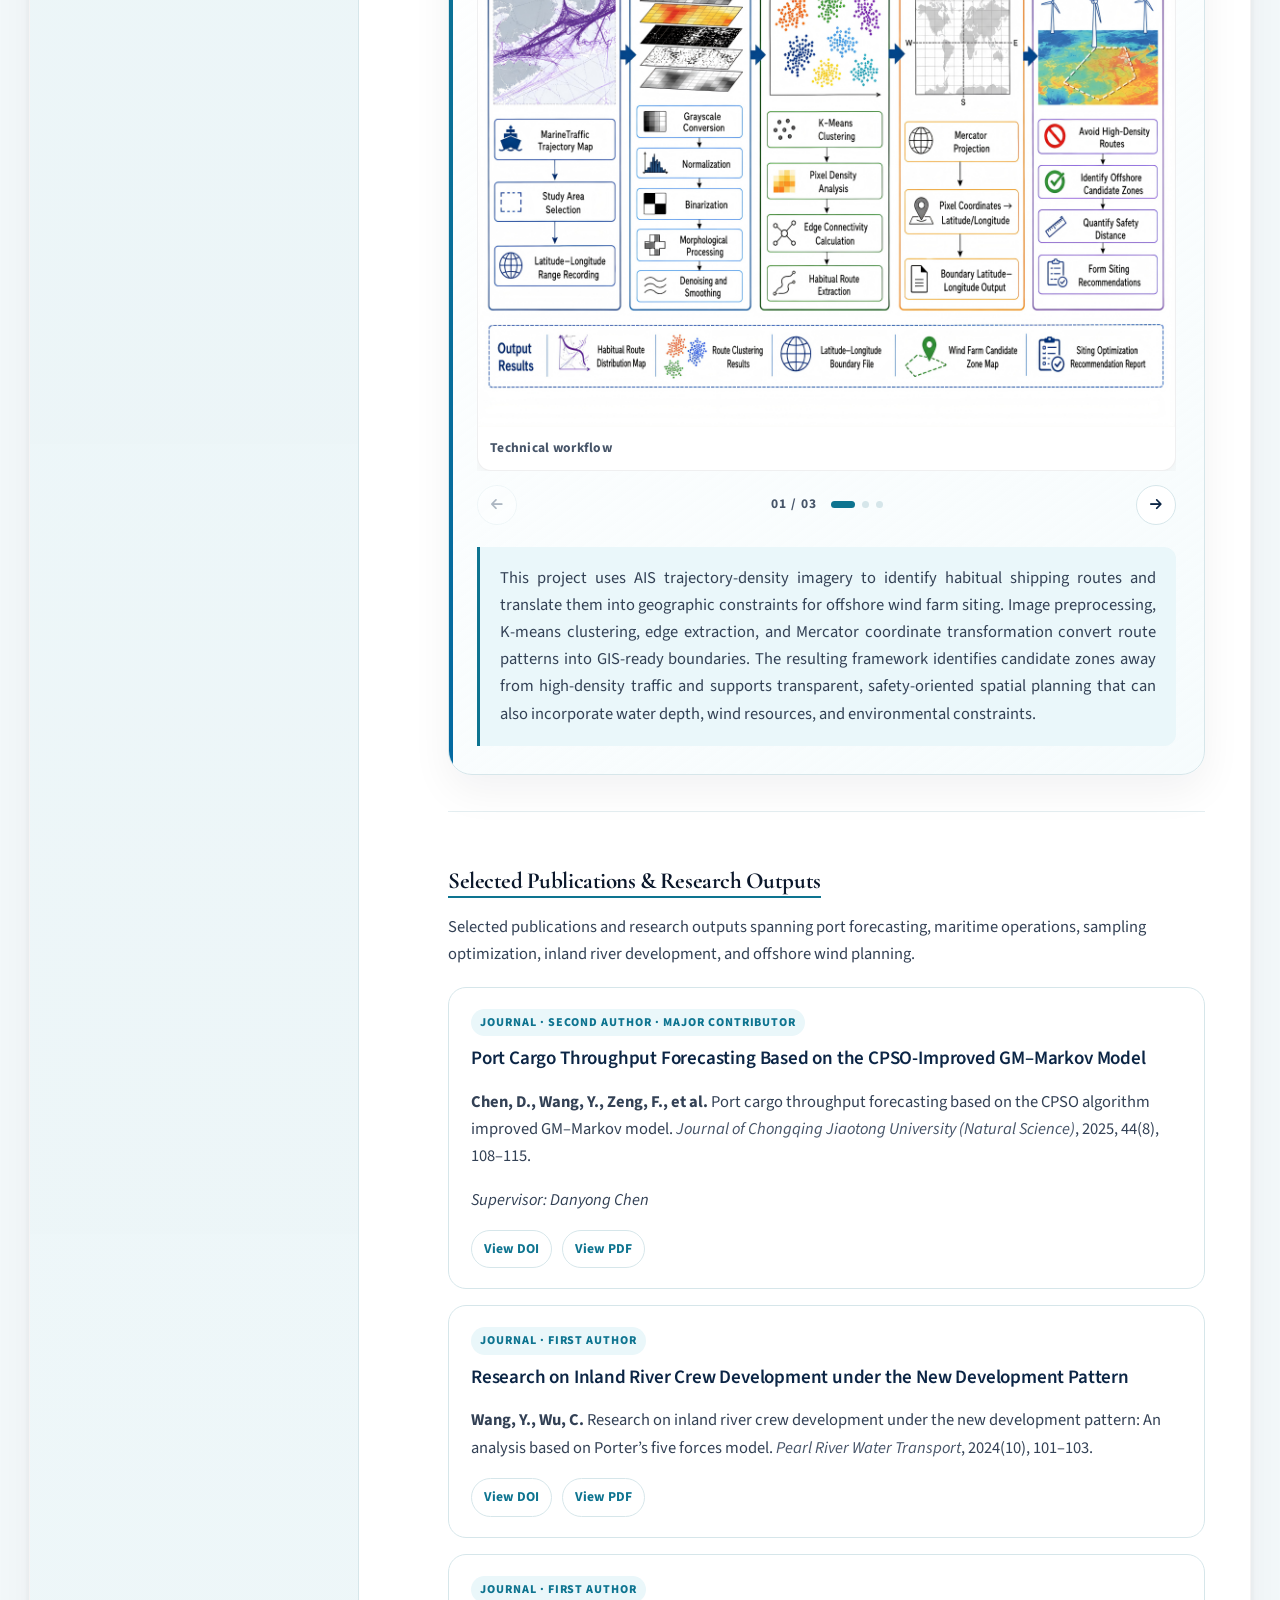
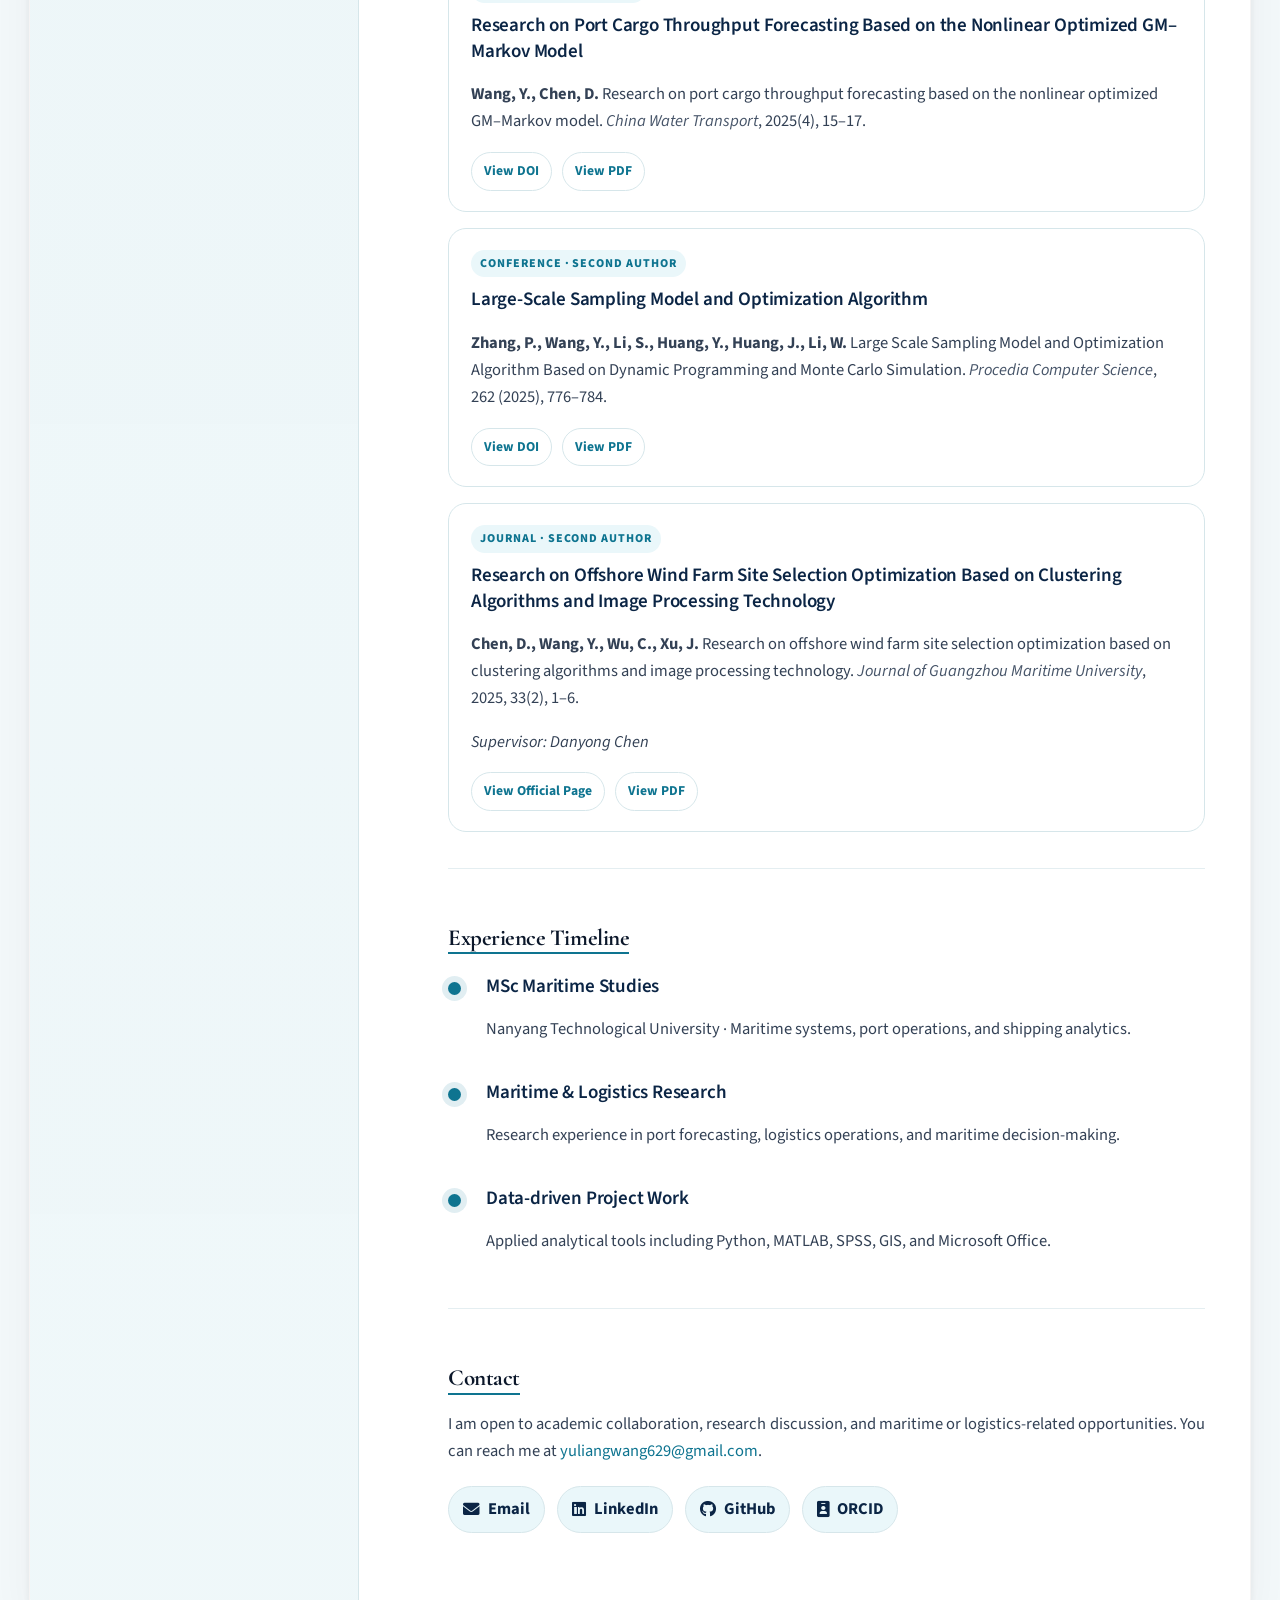
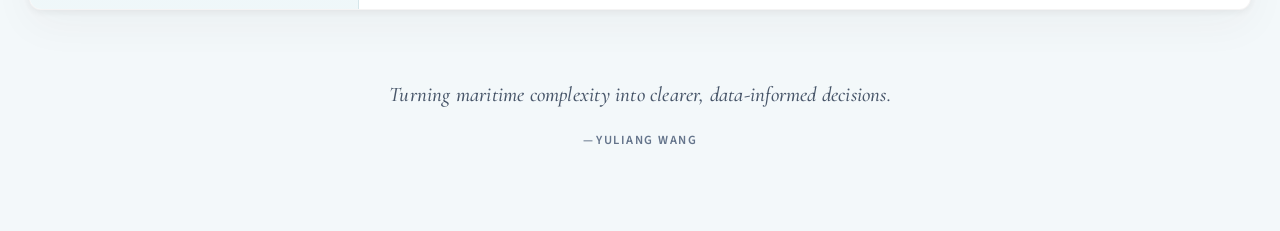
==== commit dc13bb9c: "Add publication links and research PDFs" ====
--- a/index.html
+++ b/index.html
@@ -411,44 +411,83 @@
 
             <!-- Publications -->
             <section class="section-block" id="publications">
-                <h2>Selected Publications</h2>
+                <h2>Selected Publications &amp; Research Outputs</h2>
+
+                <p class="section-intro">
+                    Selected publications and research outputs spanning port forecasting, maritime operations,
+                    sampling optimization, inland river development, and offshore wind planning.
+                </p>
 
                 <div class="publication-list">
                     <article class="publication-card">
-                        <span class="pub-badge">Journal</span>
-                        <h3>Prediction of Shenzhen Port Cargo Throughput</h3>
+                        <span class="pub-badge">Journal · Second Author · Major Contributor</span>
+                        <h3>Port Cargo Throughput Forecasting Based on the CPSO-Improved GM–Markov Model</h3>
                         <p>
-                            <strong>Wang, Y.</strong> Prediction of Shenzhen Port cargo throughput based on the nonlinear optimized GM-Markov model.
-                            <em>China Water Transport</em>, 25(3), 15–17.
-                        </p>
+                            <strong>Chen, D., Wang, Y., Zeng, F., et al.</strong>
+                            Port cargo throughput forecasting based on the CPSO algorithm improved GM–Markov model.
+                            <em>Journal of Chongqing Jiaotong University (Natural Science)</em>, 2025, 44(8), 108–115.
+                        </p>
+                        <p class="publication-supervisor">Supervisor: Danyong Chen</p>
+                        <div class="publication-links">
+                            <a href="https://doi.org/10.3969/j.issn.1674-0696.2025.08.14" target="_blank" rel="noopener noreferrer">View DOI</a>
+                            <a href="assets/paper-cpso-gm-markov.pdf" target="_blank" rel="noopener noreferrer">View PDF</a>
+                        </div>
                     </article>
 
                     <article class="publication-card">
-                        <span class="pub-badge">Journal</span>
-                        <h3>Inland River Crew Team Building</h3>
+                        <span class="pub-badge">Journal · First Author</span>
+                        <h3>Research on Inland River Crew Development under the New Development Pattern</h3>
                         <p>
-                            <strong>Wang, Y.</strong> Research on inland river crew team building under the new development pattern:
-                            Analysis based on Porter's five forces model.
+                            <strong>Wang, Y., Wu, C.</strong> Research on inland river crew development under the new development pattern:
+                            An analysis based on Porter’s five forces model.
                             <em>Pearl River Water Transport</em>, 2024(10), 101–103.
                         </p>
+                        <div class="publication-links">
+                            <a href="https://doi.org/10.14125/j.cnki.zjsy.2024.20.032" target="_blank" rel="noopener noreferrer">View DOI</a>
+                            <a href="assets/paper-inland-river-crew.pdf" target="_blank" rel="noopener noreferrer">View PDF</a>
+                        </div>
                     </article>
 
                     <article class="publication-card">
-                        <span class="pub-badge">Forecasting</span>
-                        <h3>Improved GM-Markov Model Based on CPSO</h3>
+                        <span class="pub-badge">Journal · First Author</span>
+                        <h3>Research on Port Cargo Throughput Forecasting Based on the Nonlinear Optimized GM–Markov Model</h3>
                         <p>
-                            <strong>Wang, Y.</strong> Improved GM-Markov model based on CPSO algorithm for port cargo throughput forecasting.
-                            <em>Journal of Chongqing Jiaotong University (Natural Sciences)</em>.
-                        </p>
+                            <strong>Wang, Y., Chen, D.</strong> Research on port cargo throughput forecasting based on the nonlinear optimized GM–Markov model.
+                            <em>China Water Transport</em>, 2025(4), 15–17.
+                        </p>
+                        <div class="publication-links">
+                            <a href="https://doi.org/10.13646/j.cnki.42-1395/u.2025.04.006" target="_blank" rel="noopener noreferrer">View DOI</a>
+                            <a href="assets/paper-shenzhen-port-gm-markov.pdf" target="_blank" rel="noopener noreferrer">View PDF</a>
+                        </div>
                     </article>
 
                     <article class="publication-card">
-                        <span class="pub-badge">Conference</span>
+                        <span class="pub-badge">Conference · Second Author</span>
                         <h3>Large-Scale Sampling Model and Optimization Algorithm</h3>
                         <p>
-                            <strong>Wang, Y.</strong> Large-Scale Sampling Model and Optimization Algorithm Based on Dynamic Programming and Monte Carlo Simulation.
-                            <em>The 5th International Conference on Multi-modal Information Analytics</em>.
-                        </p>
+                            <strong>Zhang, P., Wang, Y., Li, S., Huang, Y., Huang, J., Li, W.</strong>
+                            Large Scale Sampling Model and Optimization Algorithm Based on Dynamic Programming and Monte Carlo Simulation.
+                            <em>Procedia Computer Science</em>, 262 (2025), 776–784.
+                        </p>
+                        <div class="publication-links">
+                            <a href="https://doi.org/10.1016/j.procs.2025.05.110" target="_blank" rel="noopener noreferrer">View DOI</a>
+                            <a href="assets/paper-large-scale-sampling.pdf" target="_blank" rel="noopener noreferrer">View PDF</a>
+                        </div>
+                    </article>
+
+                    <article class="publication-card">
+                        <span class="pub-badge">Journal · Second Author</span>
+                        <h3>Research on Offshore Wind Farm Site Selection Optimization Based on Clustering Algorithms and Image Processing Technology</h3>
+                        <p>
+                            <strong>Chen, D., Wang, Y., Wu, C., Xu, J.</strong>
+                            Research on offshore wind farm site selection optimization based on clustering algorithms and image processing technology.
+                            <em>Journal of Guangzhou Maritime University</em>, 2025, 33(2), 1–6.
+                        </p>
+                        <p class="publication-supervisor">Supervisor: Danyong Chen</p>
+                        <div class="publication-links">
+                            <a href="https://ghzk.cbpt.cnki.net/portal/journal/portal/client/paper/5de754def29c905f310d25df010607b0" target="_blank" rel="noopener noreferrer">View Official Page</a>
+                            <a href="assets/paper-offshore-wind-site-selection.pdf" target="_blank" rel="noopener noreferrer">View PDF</a>
+                        </div>
                     </article>
                 </div>
             </section>
--- a/style.css
+++ b/style.css
@@ -1986,6 +1986,40 @@
     color: var(--text-heading);
 }
 
+.publication-supervisor {
+    margin: 12px 0 0;
+    color: var(--text-muted);
+    font-size: 0.9rem;
+    font-style: italic;
+}
+
+.publication-links {
+    display: flex;
+    flex-wrap: wrap;
+    gap: 10px;
+    margin-top: 16px;
+}
+
+.publication-links a {
+    display: inline-flex;
+    align-items: center;
+    padding: 7px 12px;
+    border: 1px solid var(--border);
+    border-radius: 999px;
+    color: var(--accent);
+    font-size: 0.85rem;
+    font-weight: 700;
+    text-decoration: none;
+    transition: background-color 160ms ease, color 160ms ease, border-color 160ms ease;
+}
+
+.publication-links a:hover,
+.publication-links a:focus-visible {
+    border-color: var(--accent);
+    background: var(--accent);
+    color: #fff;
+}
+
 /* Timeline */
 .timeline {
     position: relative;
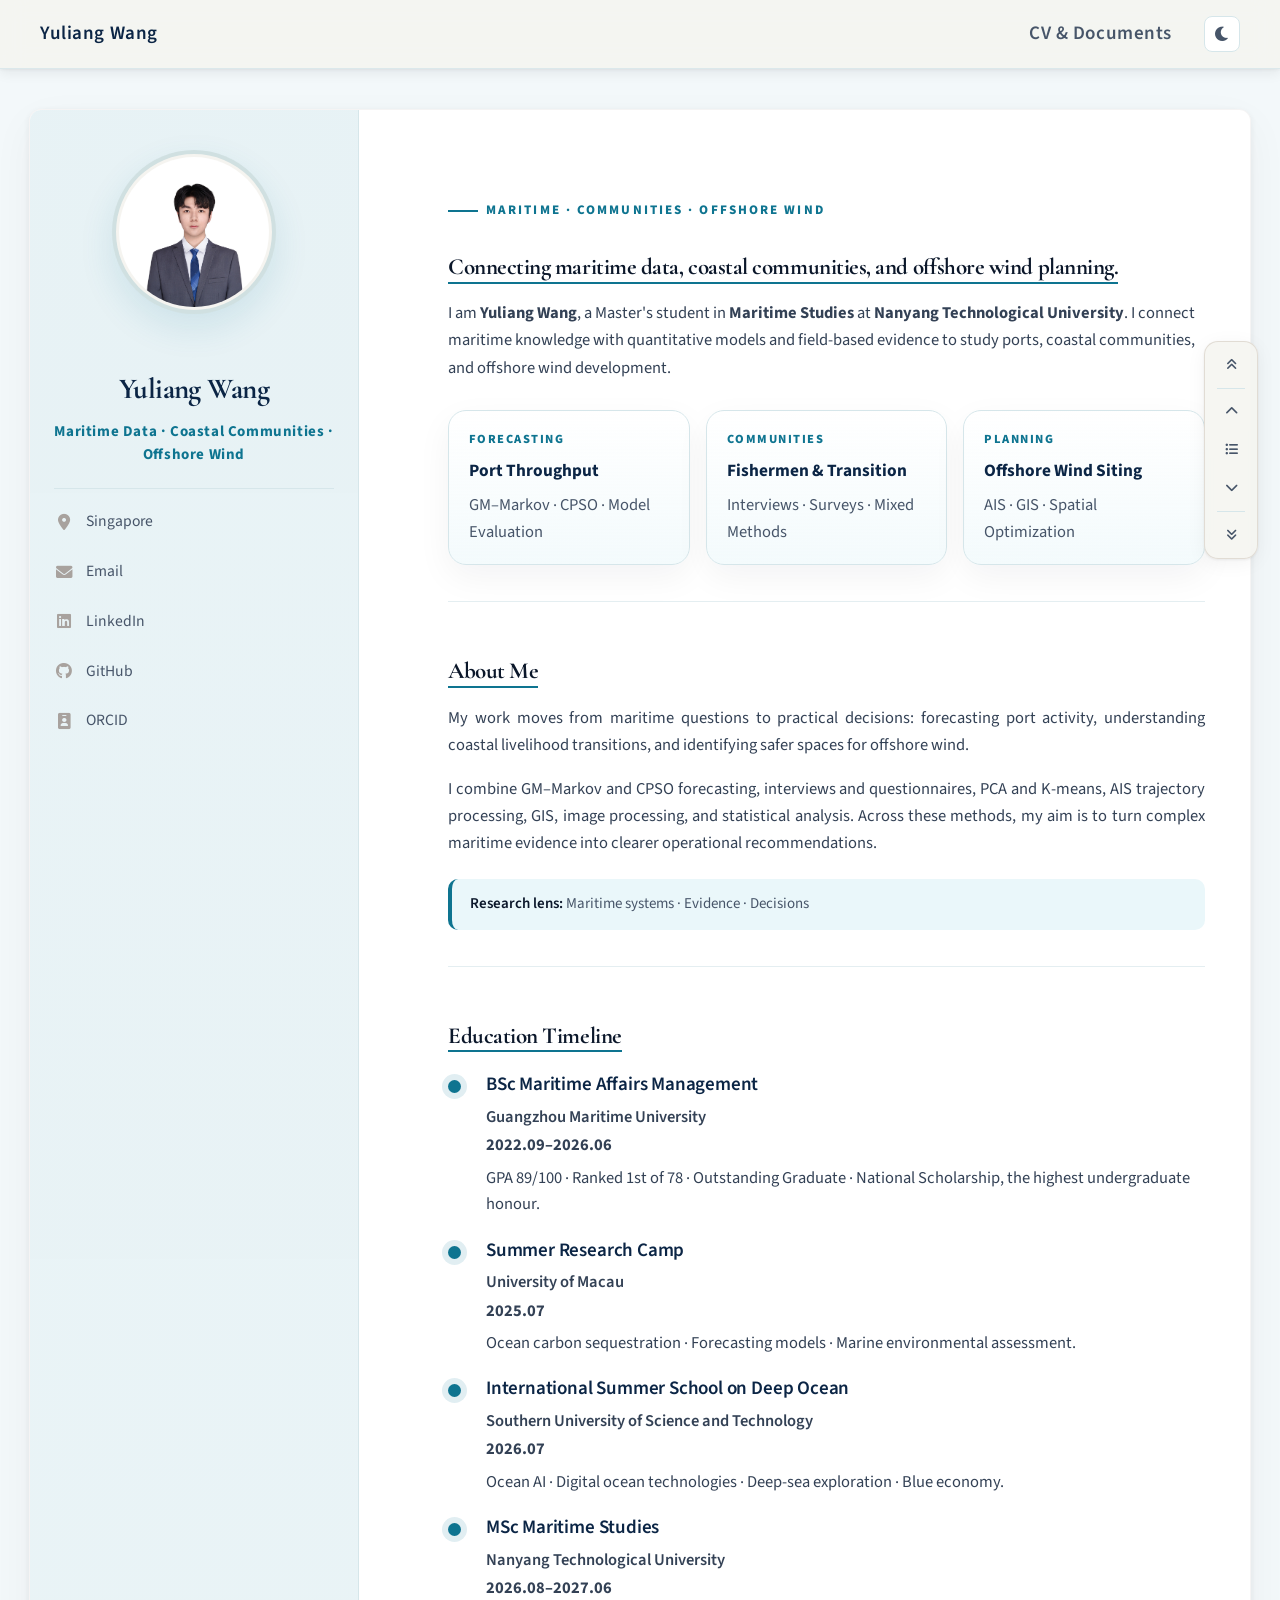
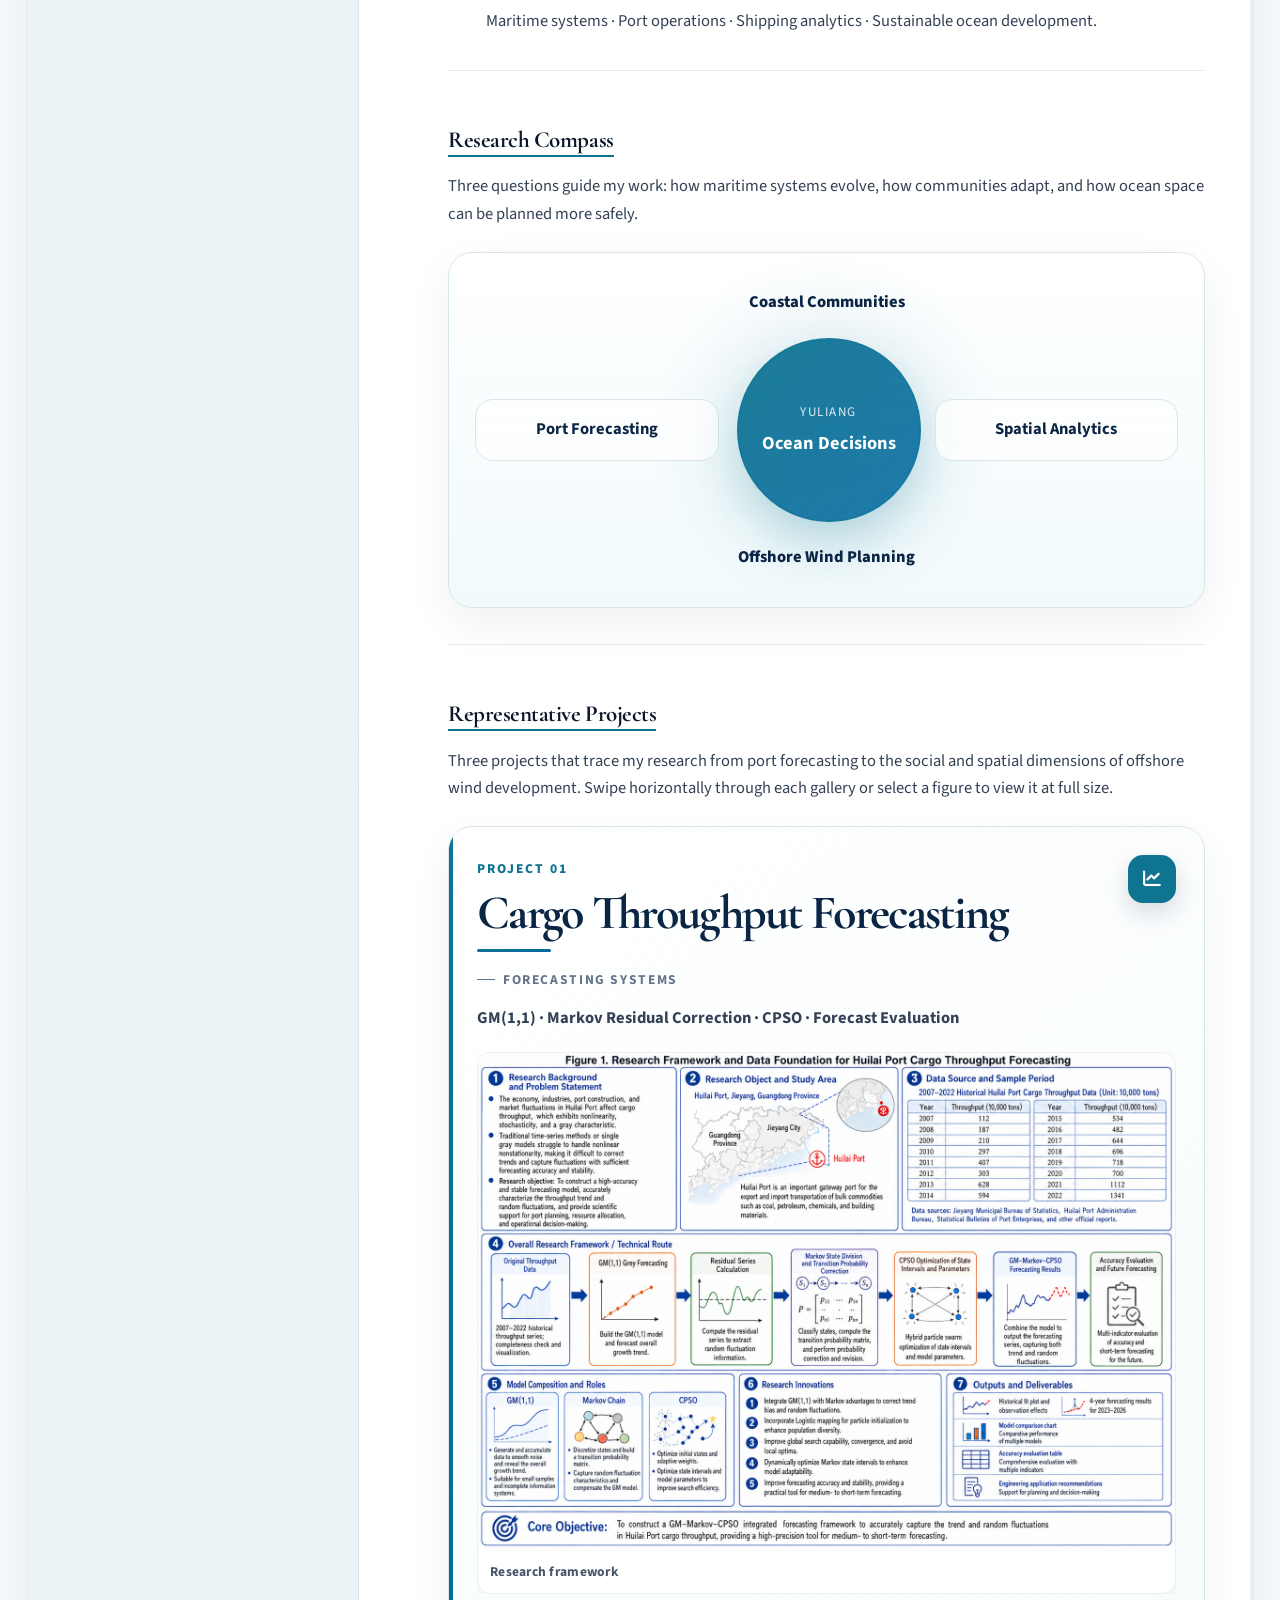
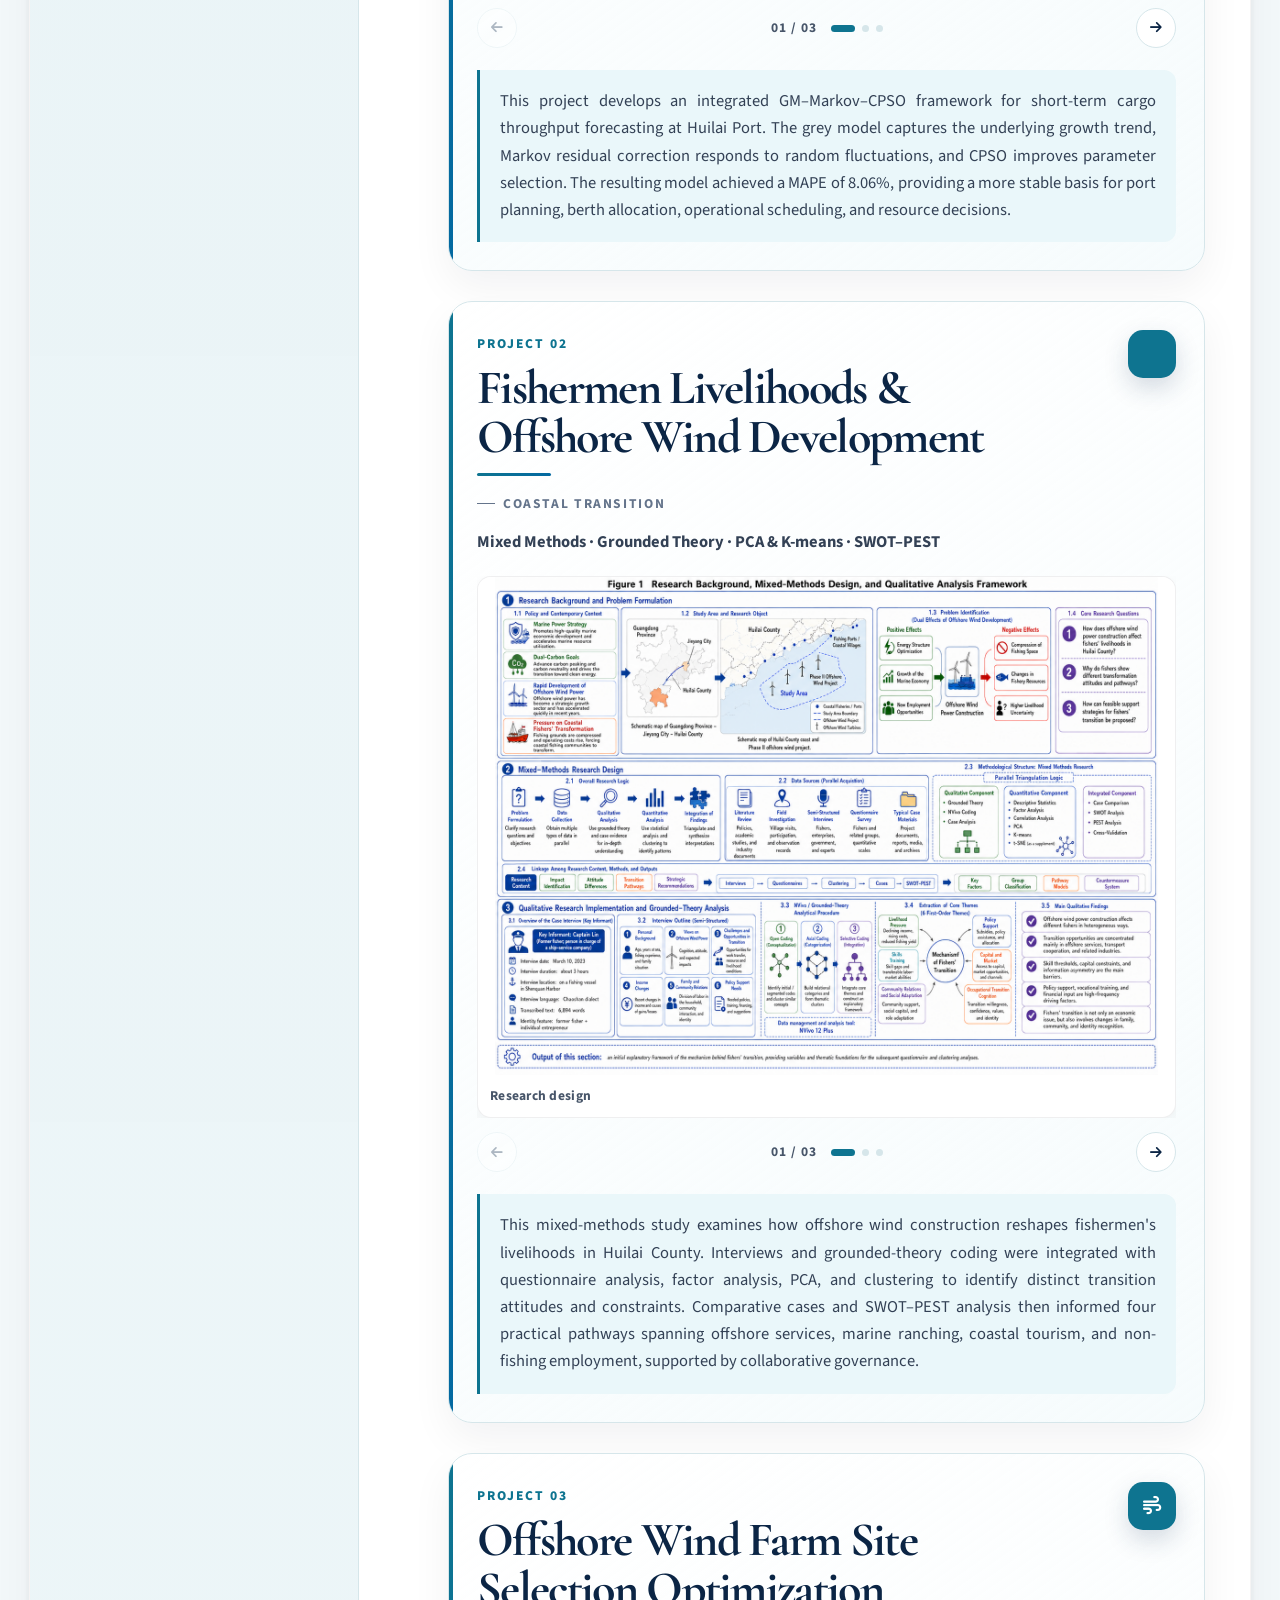
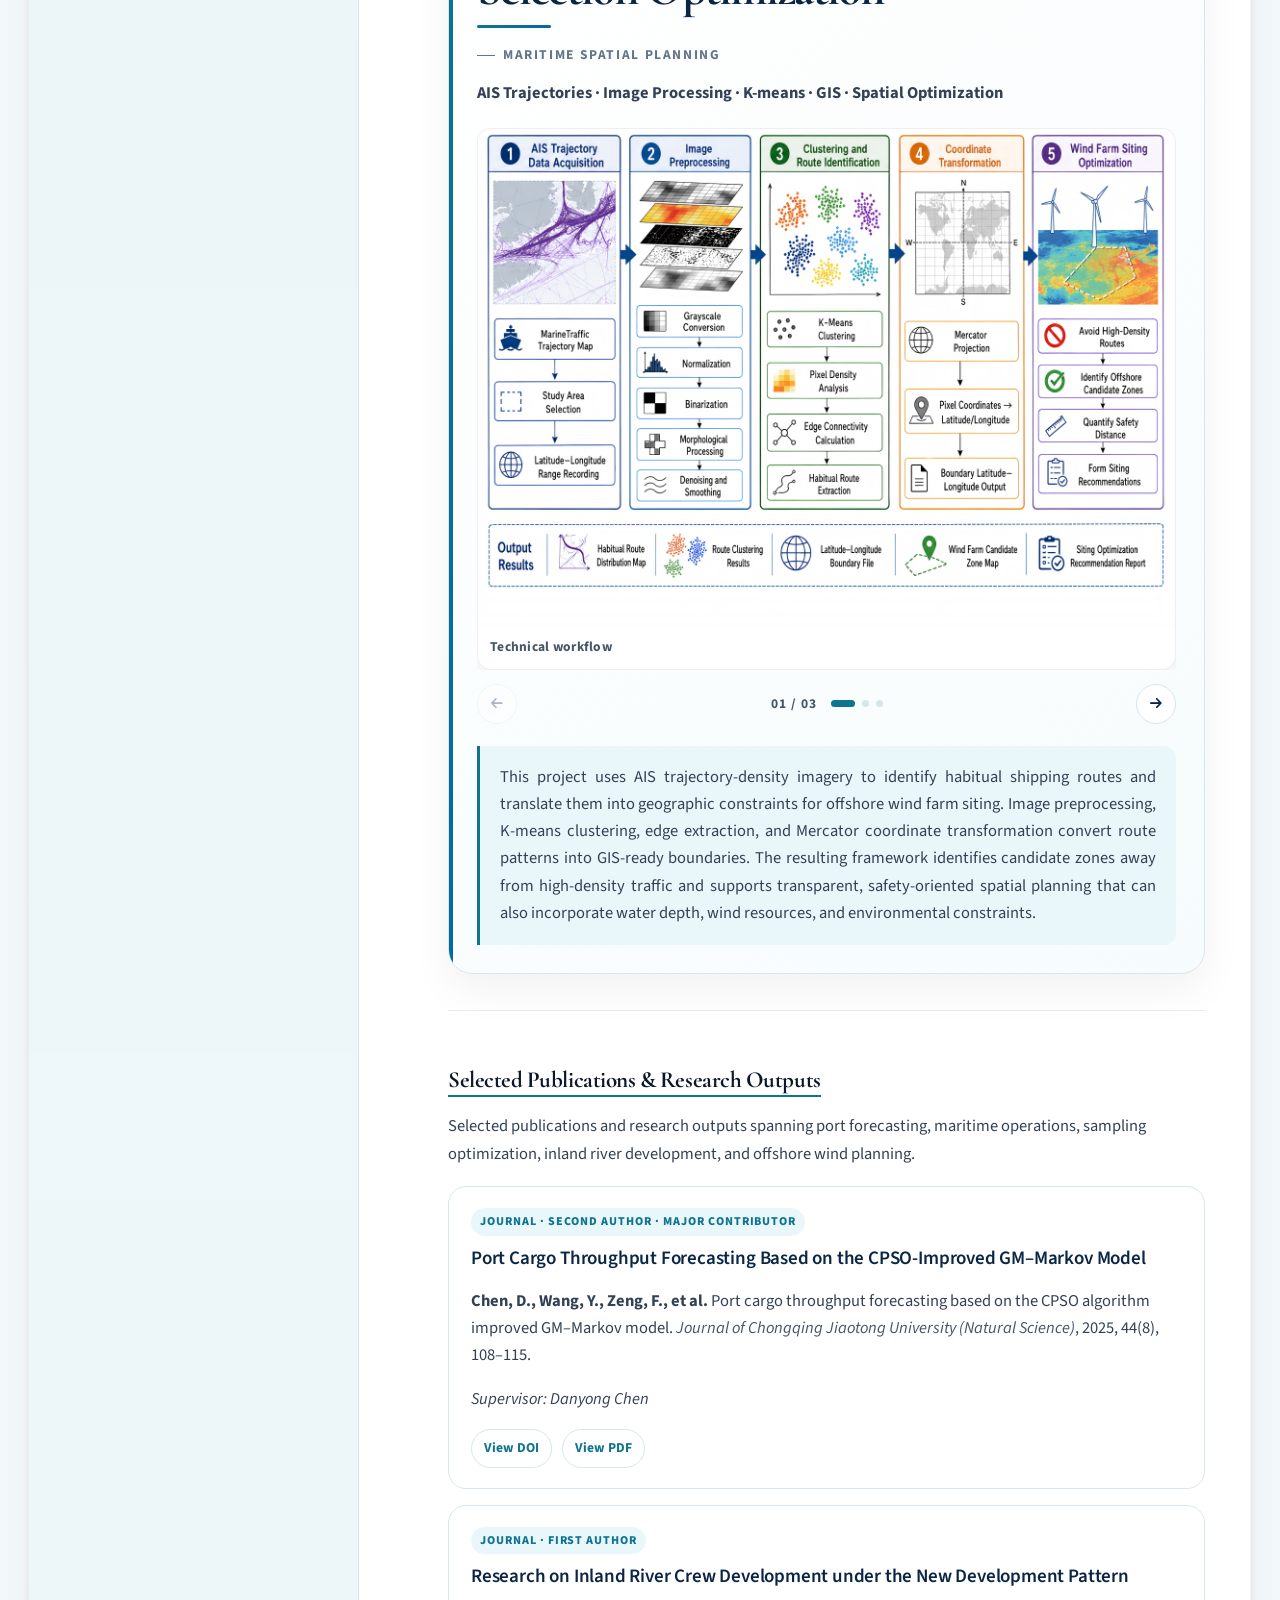
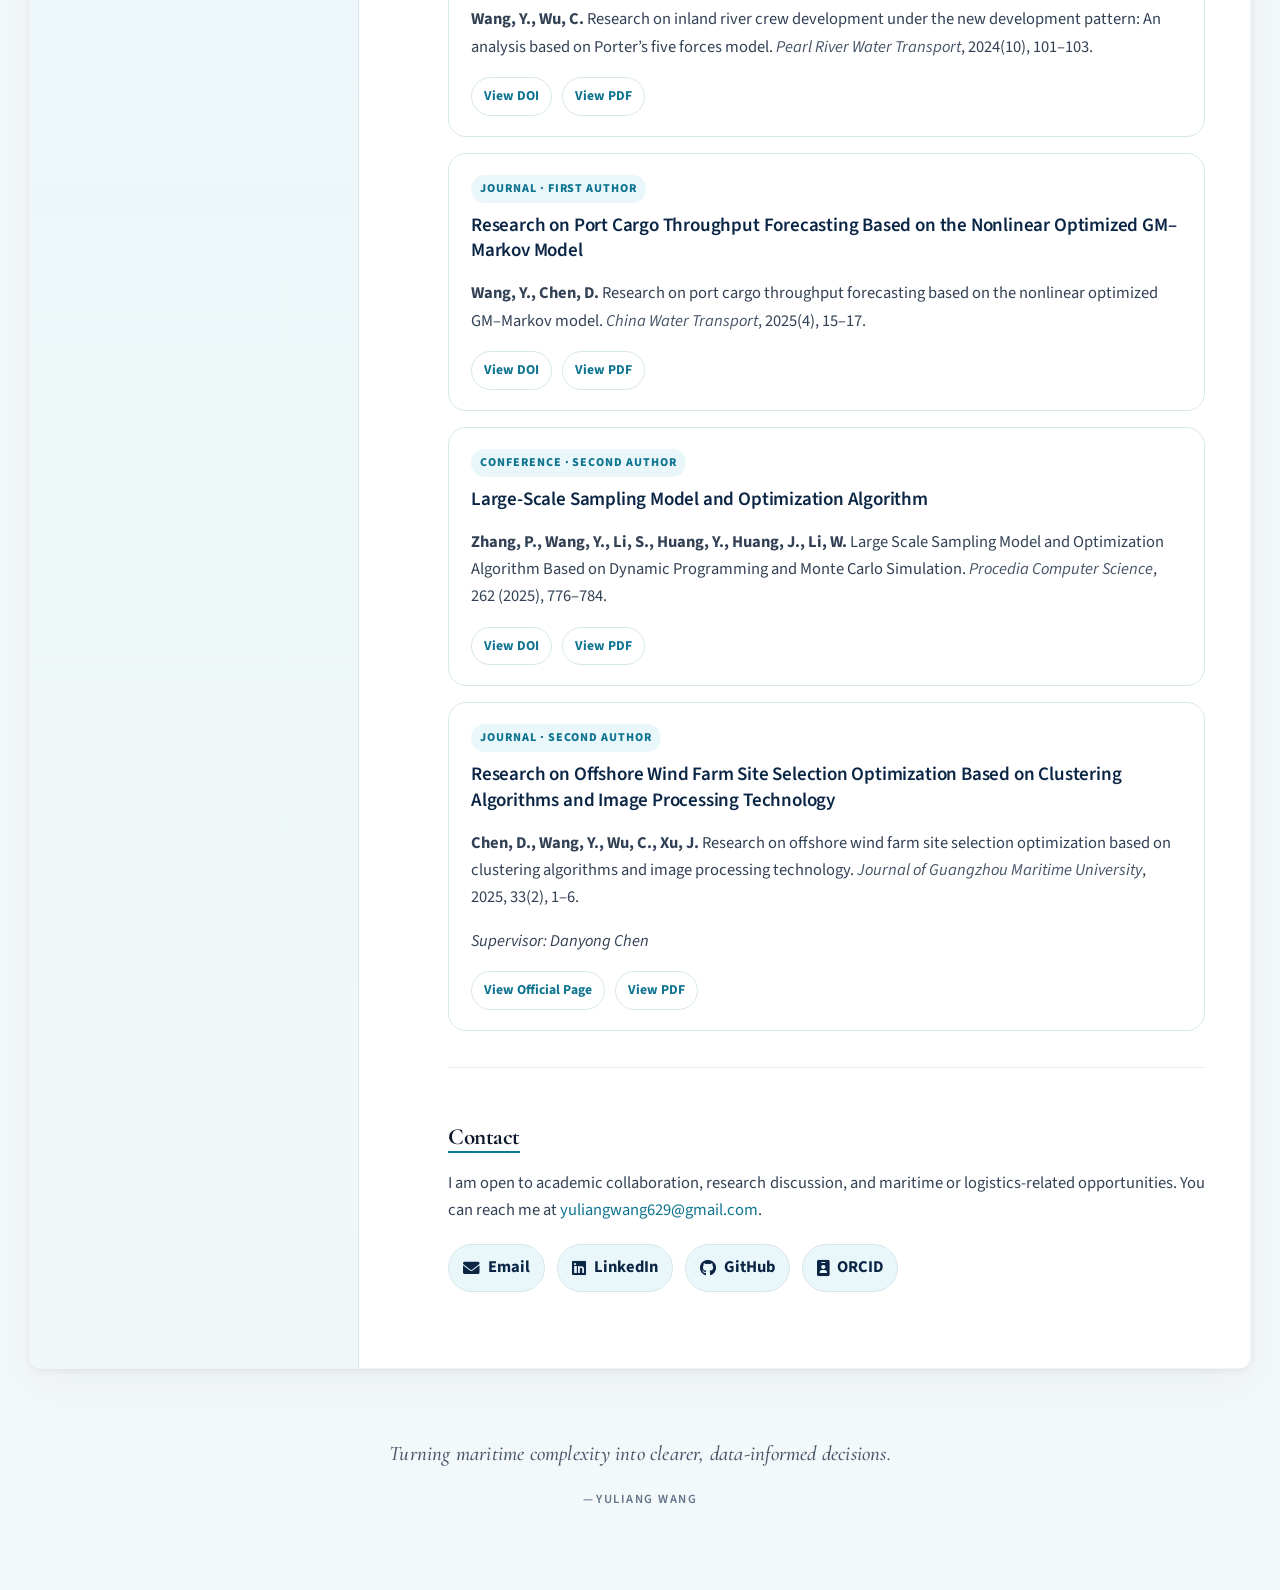
==== commit e1c8ef3c: "Refine education timeline and about section" ====
--- a/index.html
+++ b/index.html
@@ -171,8 +171,8 @@
                 <p class="hero-text">
                     I am <strong>Yuliang Wang</strong>, a Master's student in 
                     <strong>Maritime Studies</strong> at <strong>Nanyang Technological University</strong>. 
-                    My research combines forecasting, mixed-methods inquiry, and spatial analysis to support
-                    evidence-based decisions across ports, coastal communities, and offshore wind development.
+                    I connect maritime knowledge with quantitative models and field-based evidence to study
+                    ports, coastal communities, and offshore wind development.
                 </p>
 
                 <div class="dashboard-grid">
@@ -202,19 +202,66 @@
                 <h2>About Me</h2>
 
                 <p class="text-justify">
-                    My work sits at the intersection of maritime systems, data analytics, and sustainable ocean development.
-                    I study how quantitative models and field-based evidence can improve port forecasting, explain the
-                    livelihood transitions of coastal communities, and support safer offshore wind planning.
+                    My work moves from maritime questions to practical decisions: forecasting port activity,
+                    understanding coastal livelihood transitions, and identifying safer spaces for offshore wind.
                 </p>
 
                 <p class="text-justify">
-                    Across these topics, I combine modelling with practical maritime knowledge. My methods range from
-                    GM–Markov forecasting and optimization to interviews, questionnaires, multivariate analysis, AIS
-                    trajectory processing, GIS, and spatial decision-making.
+                    I combine GM–Markov and CPSO forecasting, interviews and questionnaires, PCA and K-means,
+                    AIS trajectory processing, GIS, image processing, and statistical analysis. Across these methods,
+                    my aim is to turn complex maritime evidence into clearer operational recommendations.
                 </p>
 
                 <div class="callout-box">
-                    <strong>Research Direction:</strong> Maritime data analytics + coastal transition + offshore wind planning.
+                    <strong>Research lens:</strong> Maritime systems · Evidence · Decisions
+                </div>
+            </section>
+
+
+            <!-- Education Timeline -->
+            <section class="section-block" id="timeline">
+                <h2>Education Timeline</h2>
+
+                <div class="timeline">
+                    <div class="timeline-entry">
+                        <span class="timeline-dot"></span>
+                        <div>
+                            <h3>BSc Maritime Affairs Management</h3>
+                            <p class="timeline-meta">Guangzhou Maritime University</p>
+                            <p class="timeline-date">2022.09–2026.06</p>
+                            <p class="timeline-achievement">GPA 89/100 · Ranked 1st of 78 · Outstanding Graduate · National Scholarship, the highest undergraduate honour.</p>
+                        </div>
+                    </div>
+
+                    <div class="timeline-entry">
+                        <span class="timeline-dot"></span>
+                        <div>
+                            <h3>Summer Research Camp</h3>
+                            <p class="timeline-meta">University of Macau</p>
+                            <p class="timeline-date">2025.07</p>
+                            <p class="timeline-achievement">Ocean carbon sequestration · Forecasting models · Marine environmental assessment.</p>
+                        </div>
+                    </div>
+
+                    <div class="timeline-entry">
+                        <span class="timeline-dot"></span>
+                        <div>
+                            <h3>International Summer School on Deep Ocean</h3>
+                            <p class="timeline-meta">Southern University of Science and Technology</p>
+                            <p class="timeline-date">2026.07</p>
+                            <p class="timeline-achievement">Ocean AI · Digital ocean technologies · Deep-sea exploration · Blue economy.</p>
+                        </div>
+                    </div>
+
+                    <div class="timeline-entry">
+                        <span class="timeline-dot"></span>
+                        <div>
+                            <h3>MSc Maritime Studies</h3>
+                            <p class="timeline-meta">Nanyang Technological University</p>
+                            <p class="timeline-date">2026.08–2027.06</p>
+                            <p class="timeline-achievement">Maritime systems · Port operations · Shipping analytics · Sustainable ocean development.</p>
+                        </div>
+                    </div>
                 </div>
             </section>
 
@@ -224,7 +271,7 @@
                 <h2>Research Compass</h2>
 
                 <p class="section-intro">
-                    My interests are organized around four connected directions.
+                    Three questions guide my work: how maritime systems evolve, how communities adapt, and how ocean space can be planned more safely.
                 </p>
 
                 <div class="compass-card">
@@ -242,42 +289,6 @@
                     </div>
 
                     <div class="compass-bottom">Offshore Wind Planning</div>
-                </div>
-            </section>
-
-
-            <!-- Skill Matrix -->
-            <section class="section-block" id="skill-matrix">
-                <h2>Skill Matrix</h2>
-
-                <div class="matrix">
-                    <div class="matrix-row">
-                        <div class="matrix-heading">Maritime Domain</div>
-                        <div class="matrix-content">
-                            Port Development · Coastal Livelihoods · Shipping Routes · Offshore Wind
-                        </div>
-                    </div>
-
-                    <div class="matrix-row">
-                        <div class="matrix-heading">Quantitative Methods</div>
-                        <div class="matrix-content">
-                            GM(1,1) · Markov Chains · CPSO · PCA · K-means · Statistical Evaluation
-                        </div>
-                    </div>
-
-                    <div class="matrix-row">
-                        <div class="matrix-heading">Spatial &amp; Digital</div>
-                        <div class="matrix-content">
-                            AIS Trajectories · GIS · Image Processing · Coordinate Transformation · MATLAB
-                        </div>
-                    </div>
-
-                    <div class="matrix-row">
-                        <div class="matrix-heading">Social Research</div>
-                        <div class="matrix-content">
-                            Interviews · Questionnaires · Grounded Theory · NVivo · SPSS · Case Comparison
-                        </div>
-                    </div>
                 </div>
             </section>
 
@@ -493,38 +504,6 @@
             </section>
 
 
-            <!-- Timeline -->
-            <section class="section-block" id="timeline">
-                <h2>Experience Timeline</h2>
-
-                <div class="timeline">
-                    <div class="timeline-entry">
-                        <span class="timeline-dot"></span>
-                        <div>
-                            <h3>MSc Maritime Studies</h3>
-                            <p>Nanyang Technological University · Maritime systems, port operations, and shipping analytics.</p>
-                        </div>
-                    </div>
-
-                    <div class="timeline-entry">
-                        <span class="timeline-dot"></span>
-                        <div>
-                            <h3>Maritime & Logistics Research</h3>
-                            <p>Research experience in port forecasting, logistics operations, and maritime decision-making.</p>
-                        </div>
-                    </div>
-
-                    <div class="timeline-entry">
-                        <span class="timeline-dot"></span>
-                        <div>
-                            <h3>Data-driven Project Work</h3>
-                            <p>Applied analytical tools including Python, MATLAB, SPSS, GIS, and Microsoft Office.</p>
-                        </div>
-                    </div>
-                </div>
-            </section>
-
-
             <!-- Contact -->
             <section class="section-block" id="contact">
                 <h2>Contact</h2>
@@ -611,7 +590,6 @@
                     <li><a href="#home">Home</a></li>
                     <li><a href="#about-me">About</a></li>
                     <li><a href="#research-compass">Compass</a></li>
-                    <li><a href="#skill-matrix">Matrix</a></li>
                     <li><a href="#projects">Projects</a></li>
                     <li><a href="#publications">Publications</a></li>
                     <li><a href="#timeline">Timeline</a></li>
--- a/style.css
+++ b/style.css
@@ -2049,6 +2049,30 @@
     color: var(--text-heading);
 }
 
+.timeline-entry p.timeline-meta,
+.timeline-entry p.timeline-date,
+.timeline-entry p.timeline-achievement {
+    margin: 0;
+    line-height: 1.6;
+}
+
+.timeline-meta {
+    color: var(--text-heading);
+    font-weight: 600;
+}
+
+.timeline-date {
+    margin-top: 2px !important;
+    color: var(--accent);
+    font-size: 0.9rem;
+    font-weight: 700;
+}
+
+.timeline-achievement {
+    margin-top: 6px !important;
+    color: var(--text-body);
+}
+
 /* Contact Buttons */
 .contact-buttons {
     display: flex;
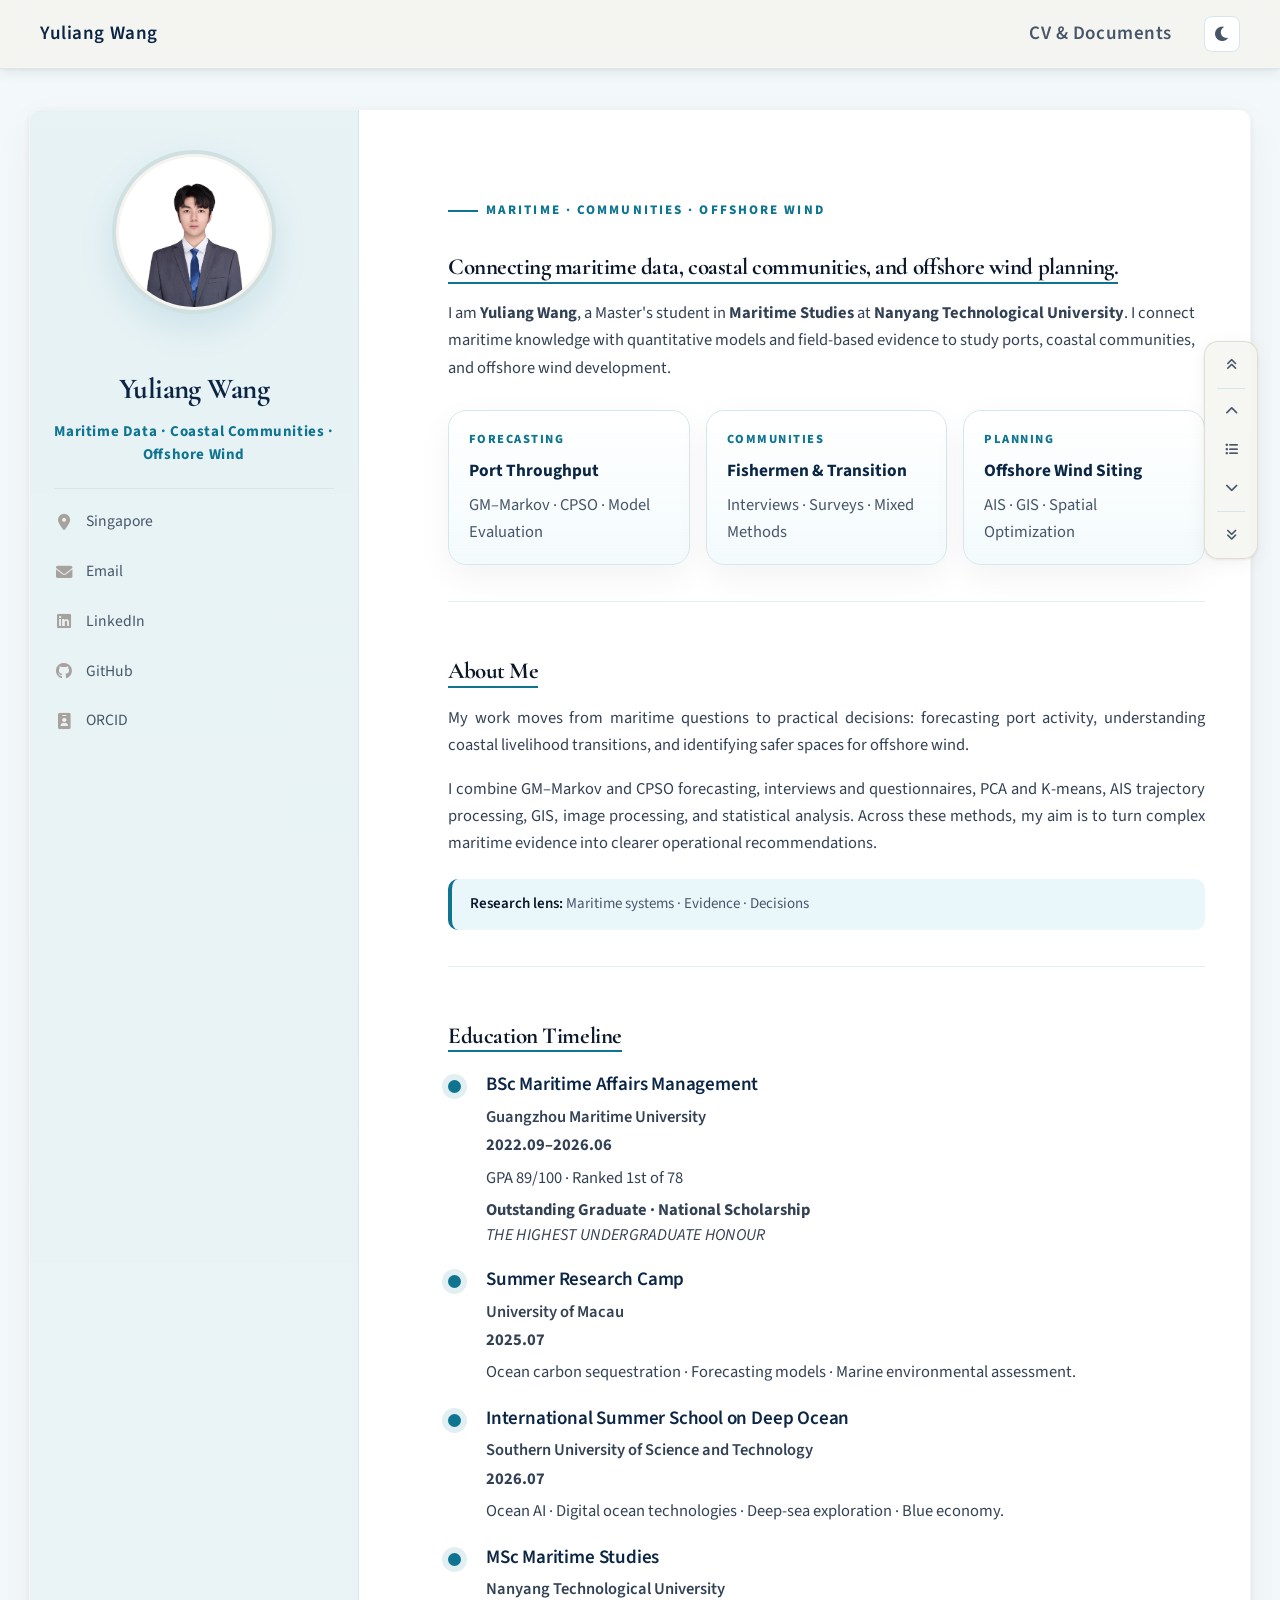
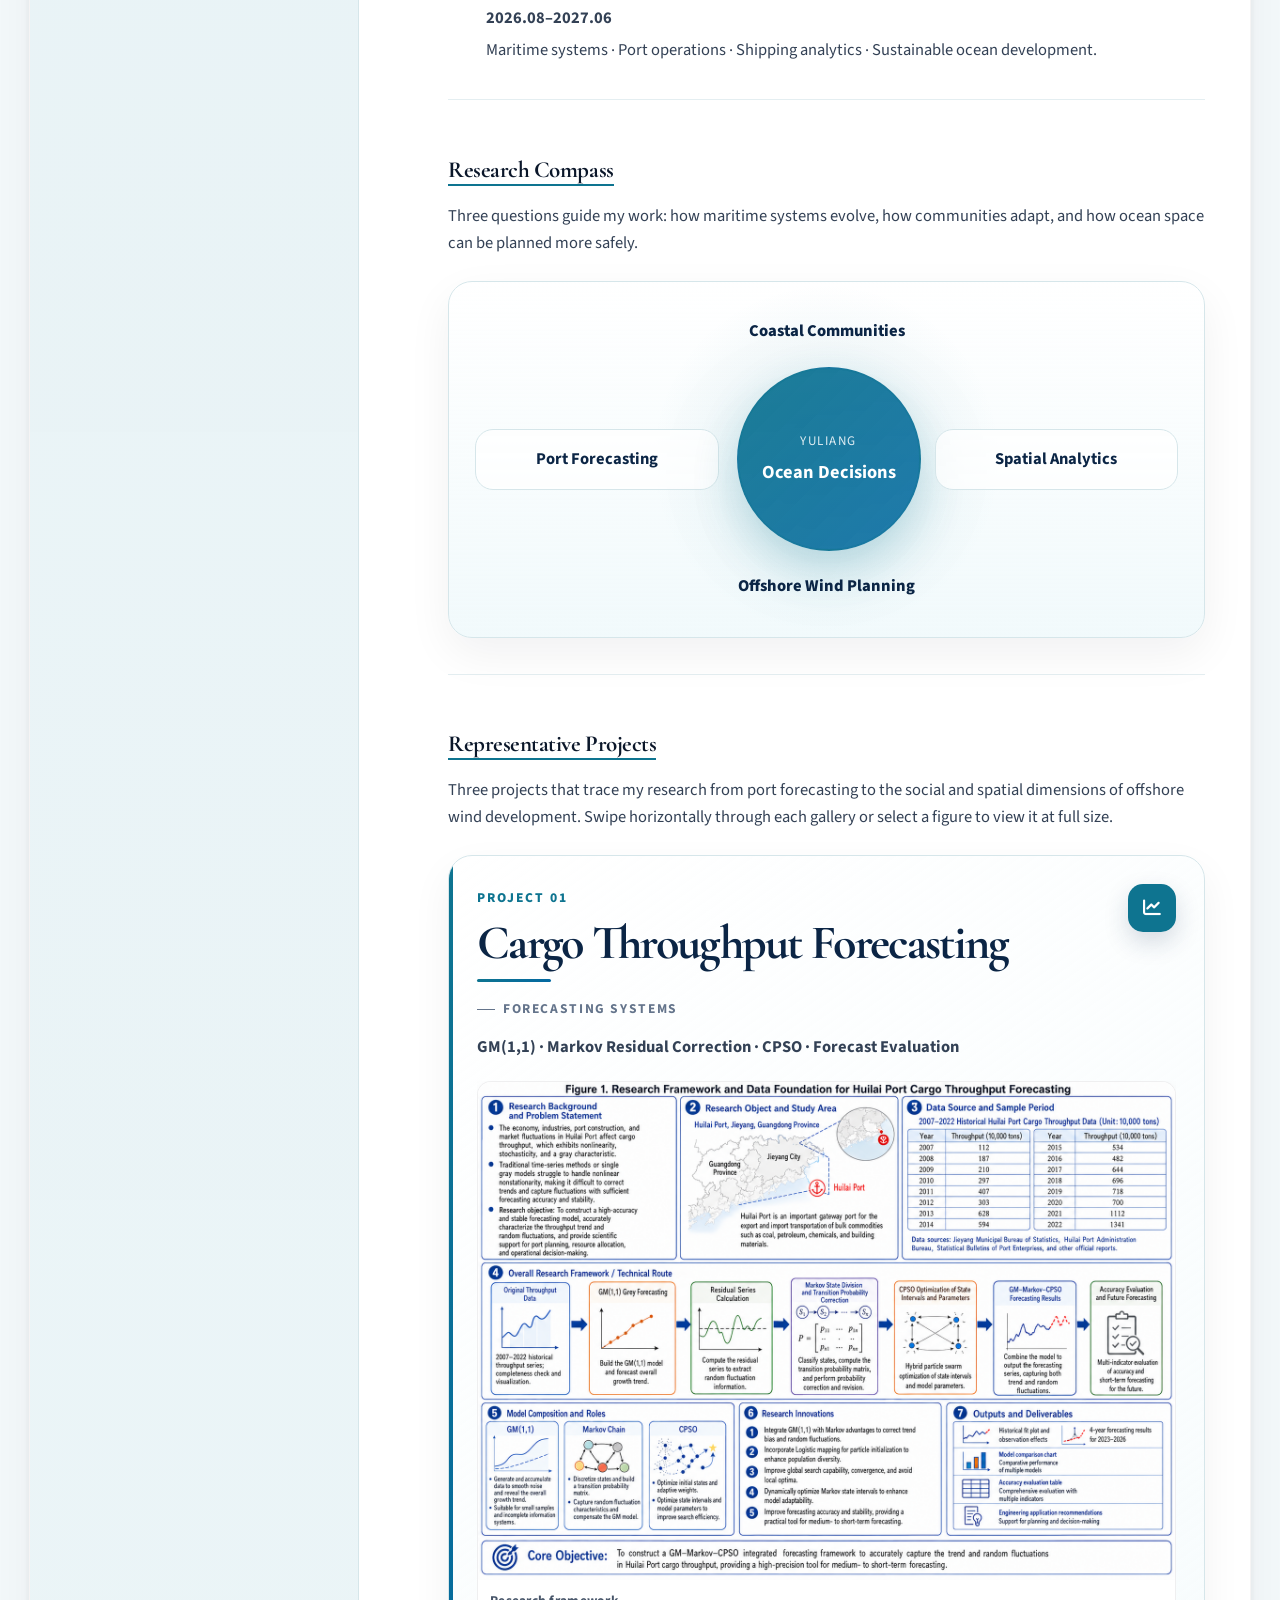
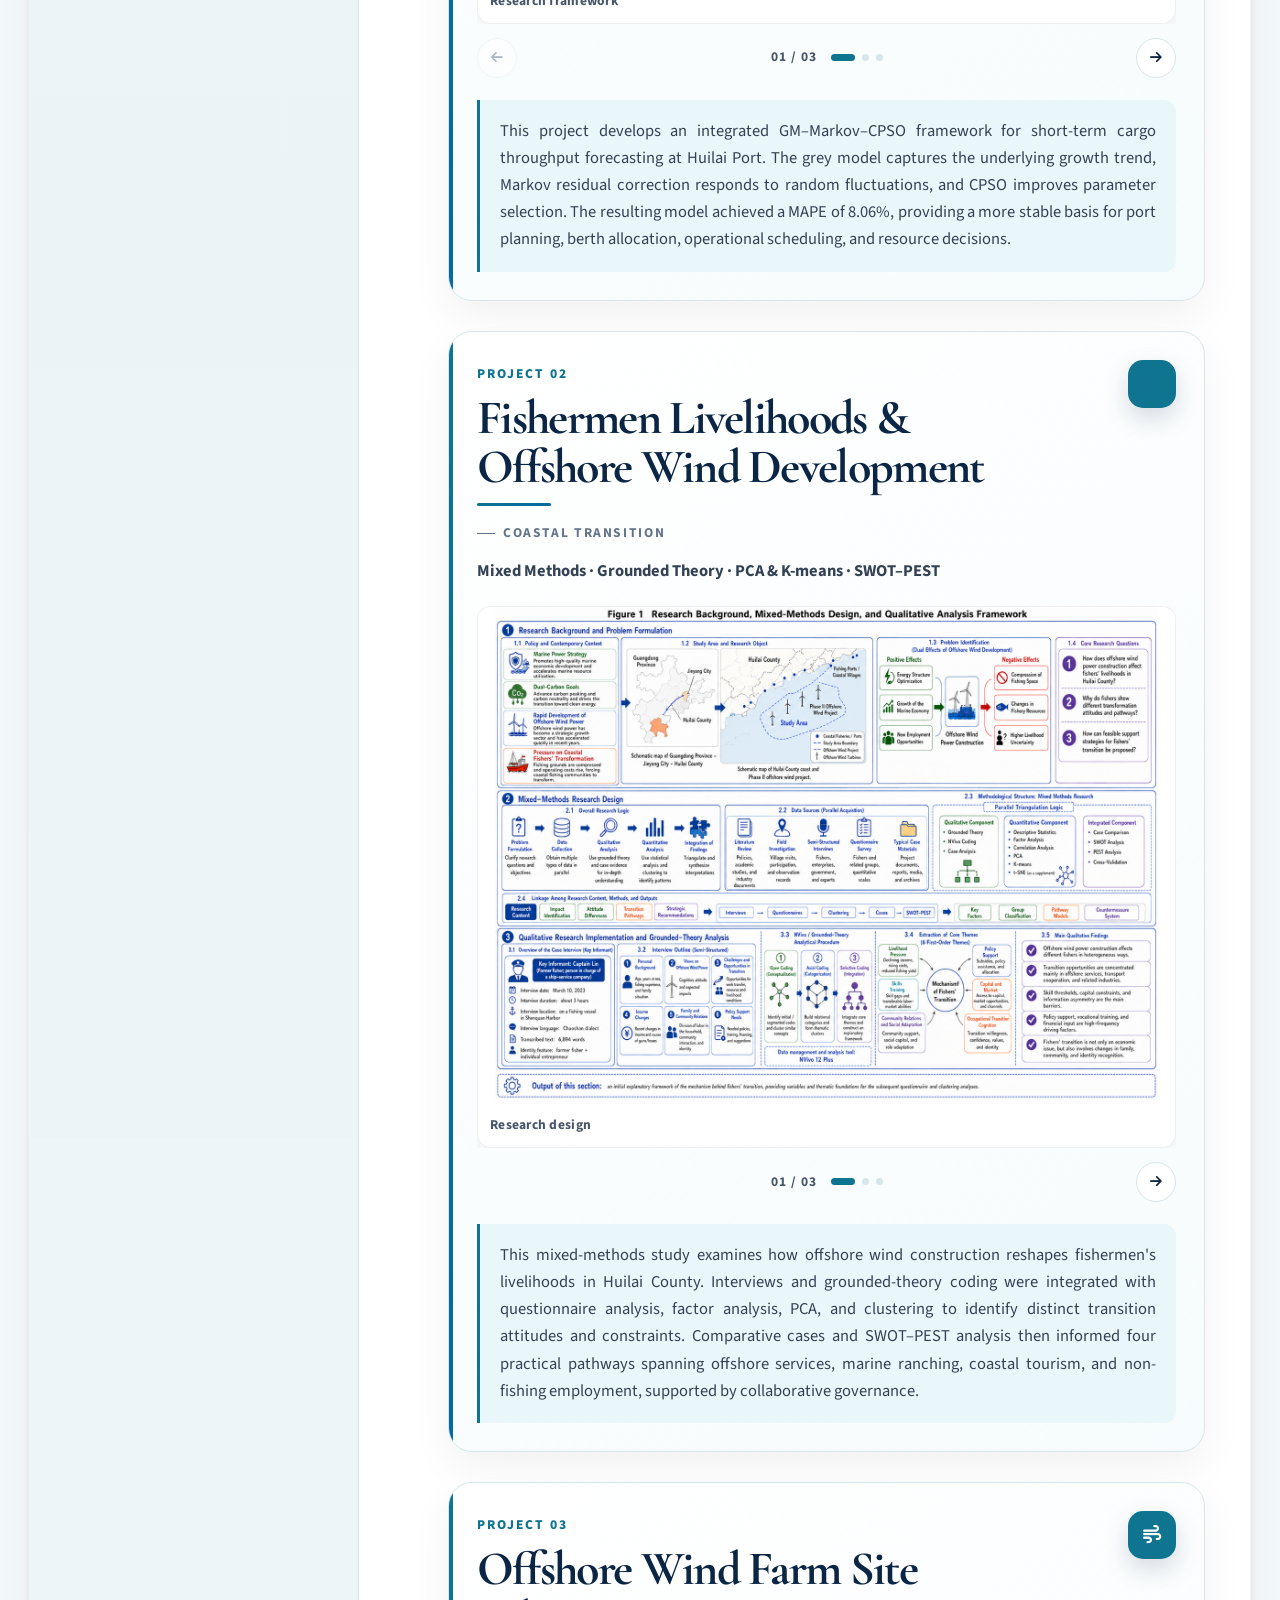
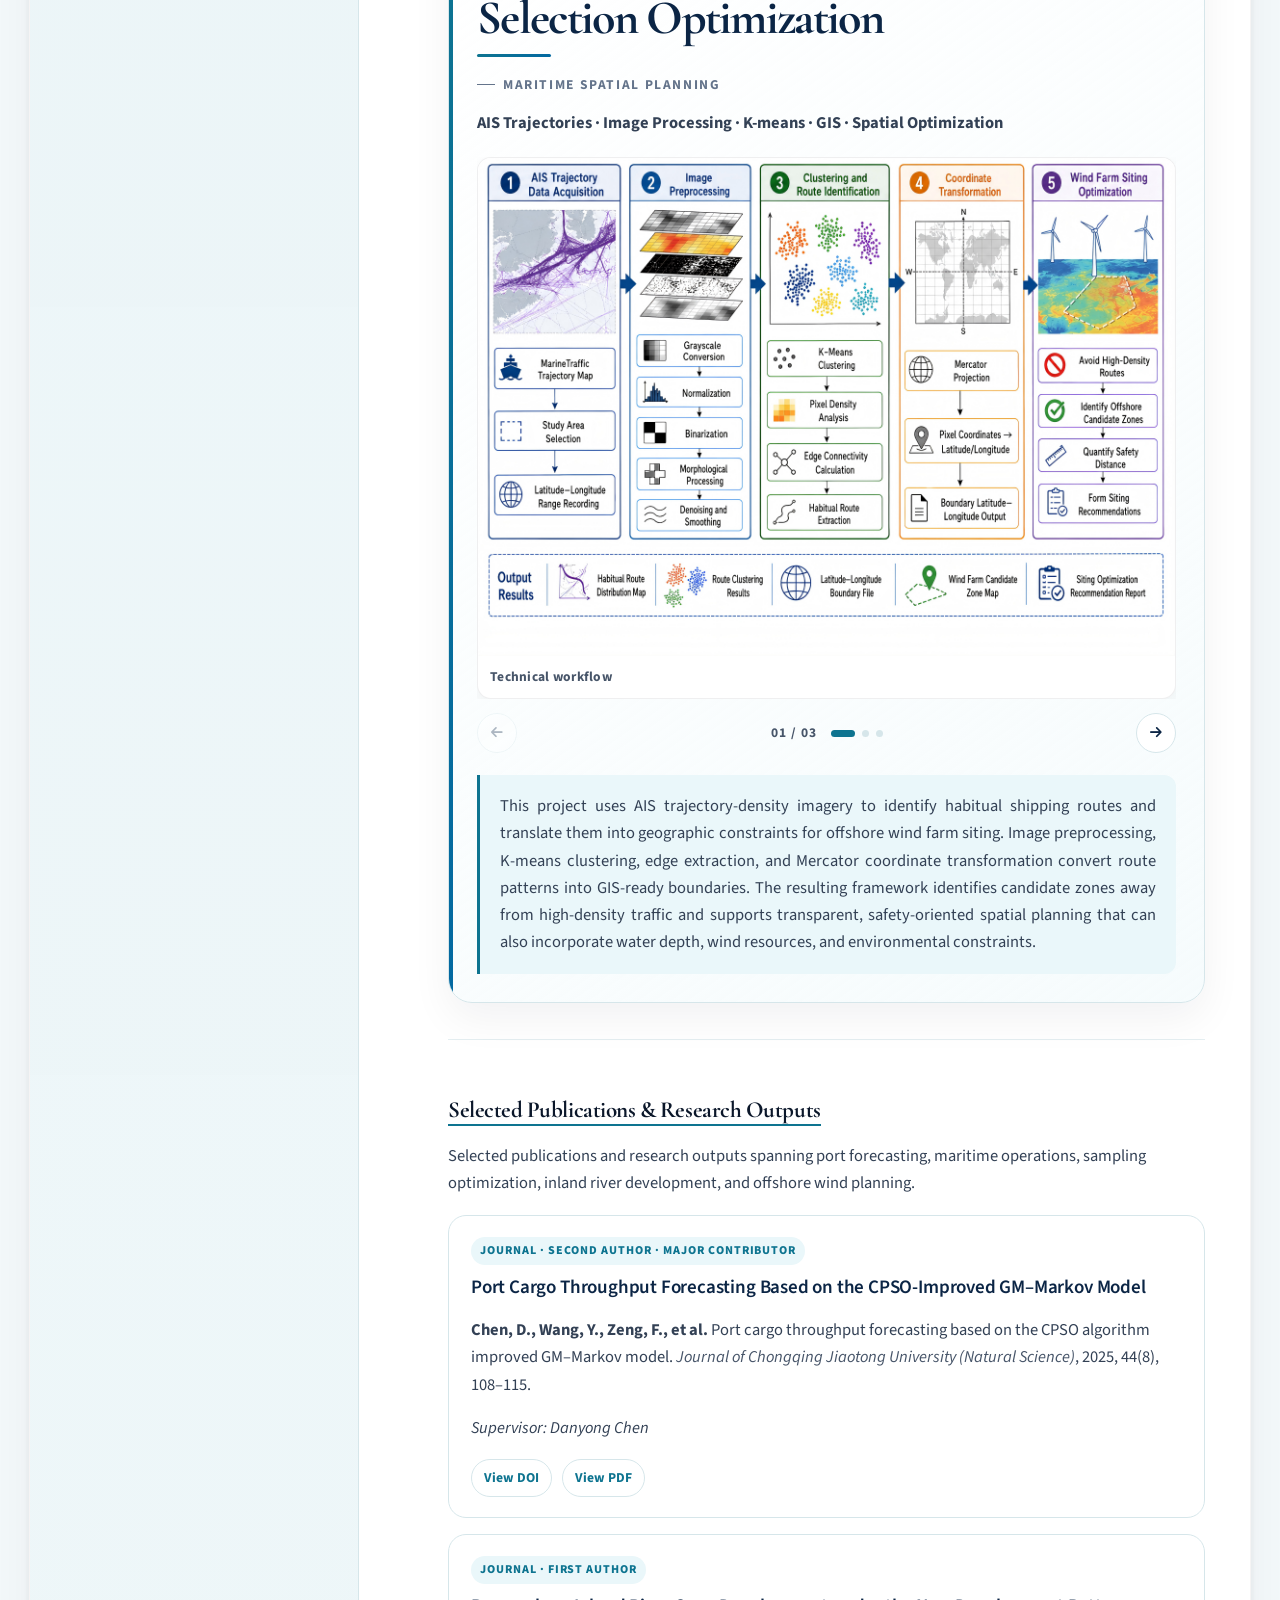
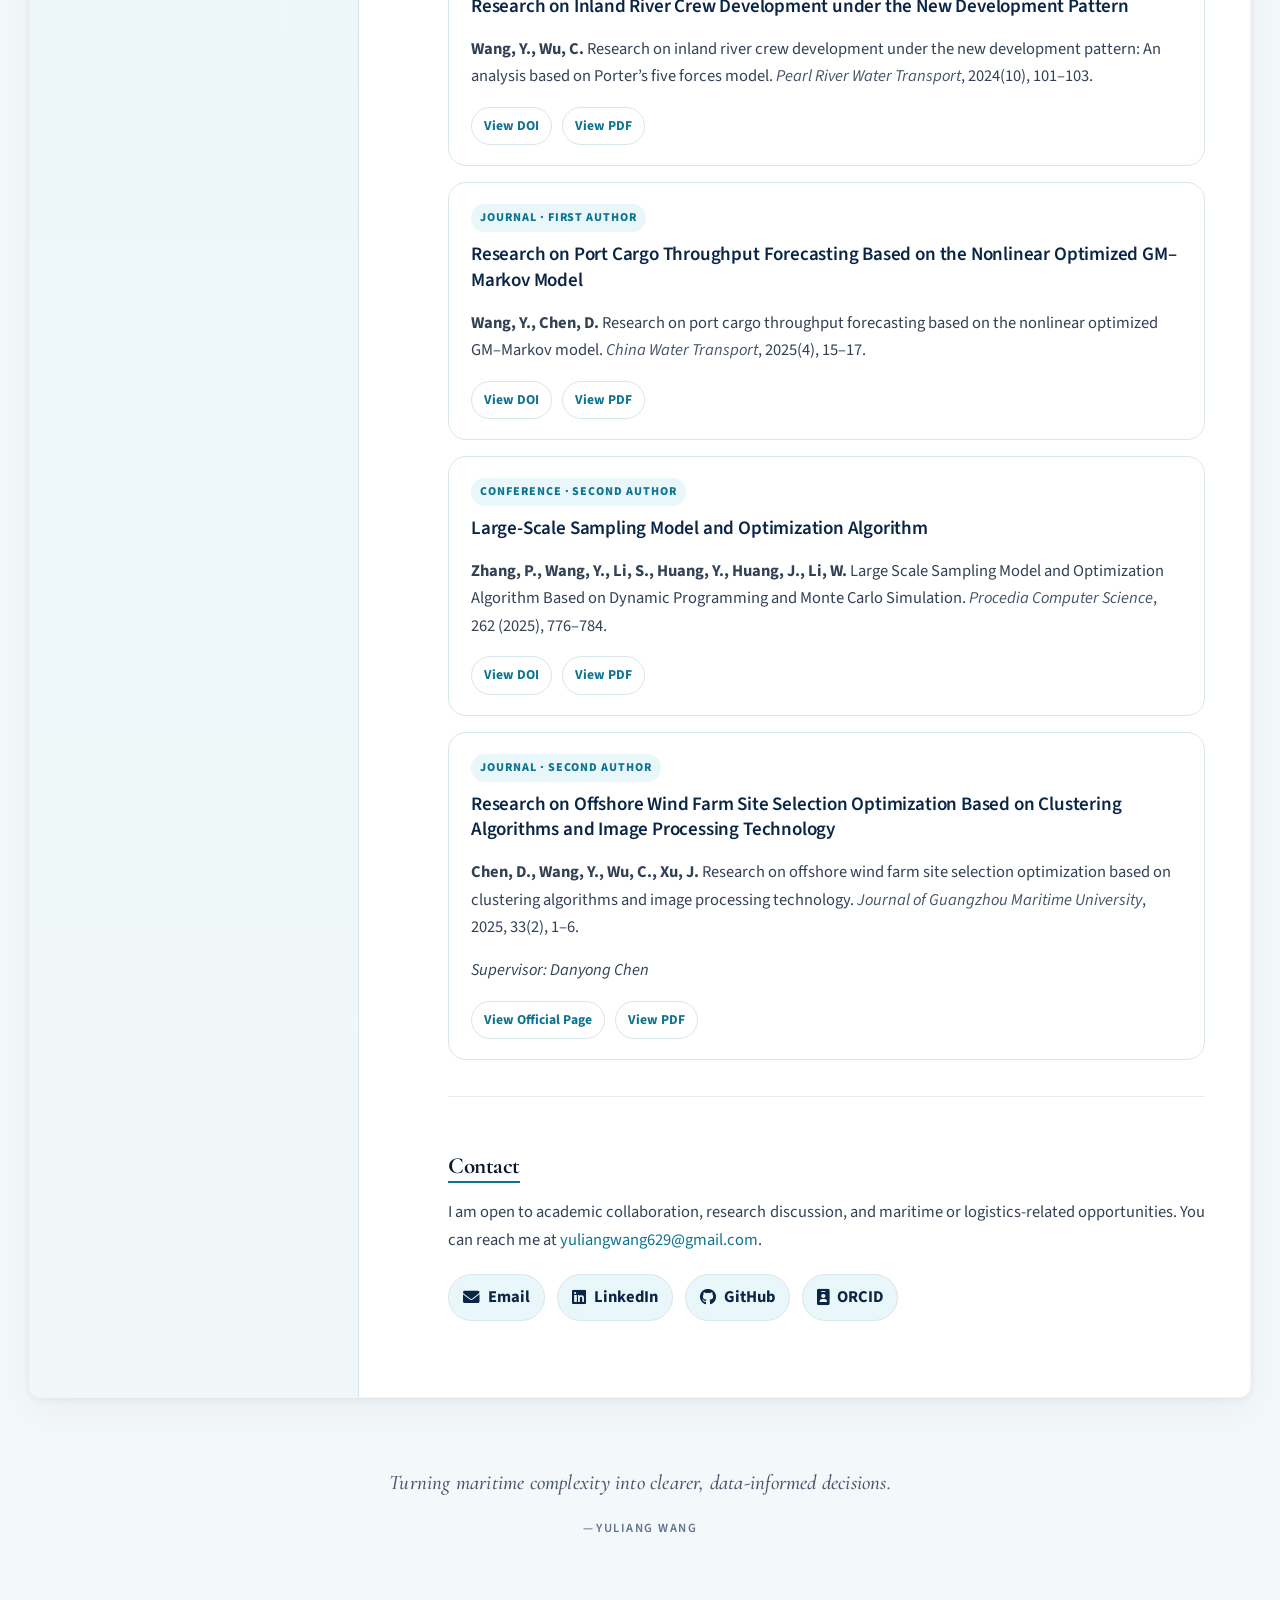
==== commit 11163706: "Emphasize undergraduate honours" ====
--- a/index.html
+++ b/index.html
@@ -229,7 +229,9 @@
                             <h3>BSc Maritime Affairs Management</h3>
                             <p class="timeline-meta">Guangzhou Maritime University</p>
                             <p class="timeline-date">2022.09–2026.06</p>
-                            <p class="timeline-achievement">GPA 89/100 · Ranked 1st of 78 · Outstanding Graduate · National Scholarship, the highest undergraduate honour.</p>
+                            <p class="timeline-achievement">GPA 89/100 · Ranked 1st of 78</p>
+                            <p class="timeline-honours"><strong>Outstanding Graduate · National Scholarship</strong></p>
+                            <p class="timeline-honours-note">The Highest Undergraduate Honour</p>
                         </div>
                     </div>
 
--- a/style.css
+++ b/style.css
@@ -2073,6 +2073,23 @@
     color: var(--text-body);
 }
 
+.timeline-honours {
+    margin: 7px 0 0 !important;
+    color: var(--accent);
+    font-size: 1rem;
+    line-height: 1.5 !important;
+}
+
+.timeline-honours-note {
+    margin: 1px 0 0 !important;
+    color: var(--text-muted);
+    font-size: 0.82rem;
+    font-style: italic;
+    letter-spacing: 0.02em;
+    line-height: 1.4 !important;
+    text-transform: uppercase;
+}
+
 /* Contact Buttons */
 .contact-buttons {
     display: flex;
